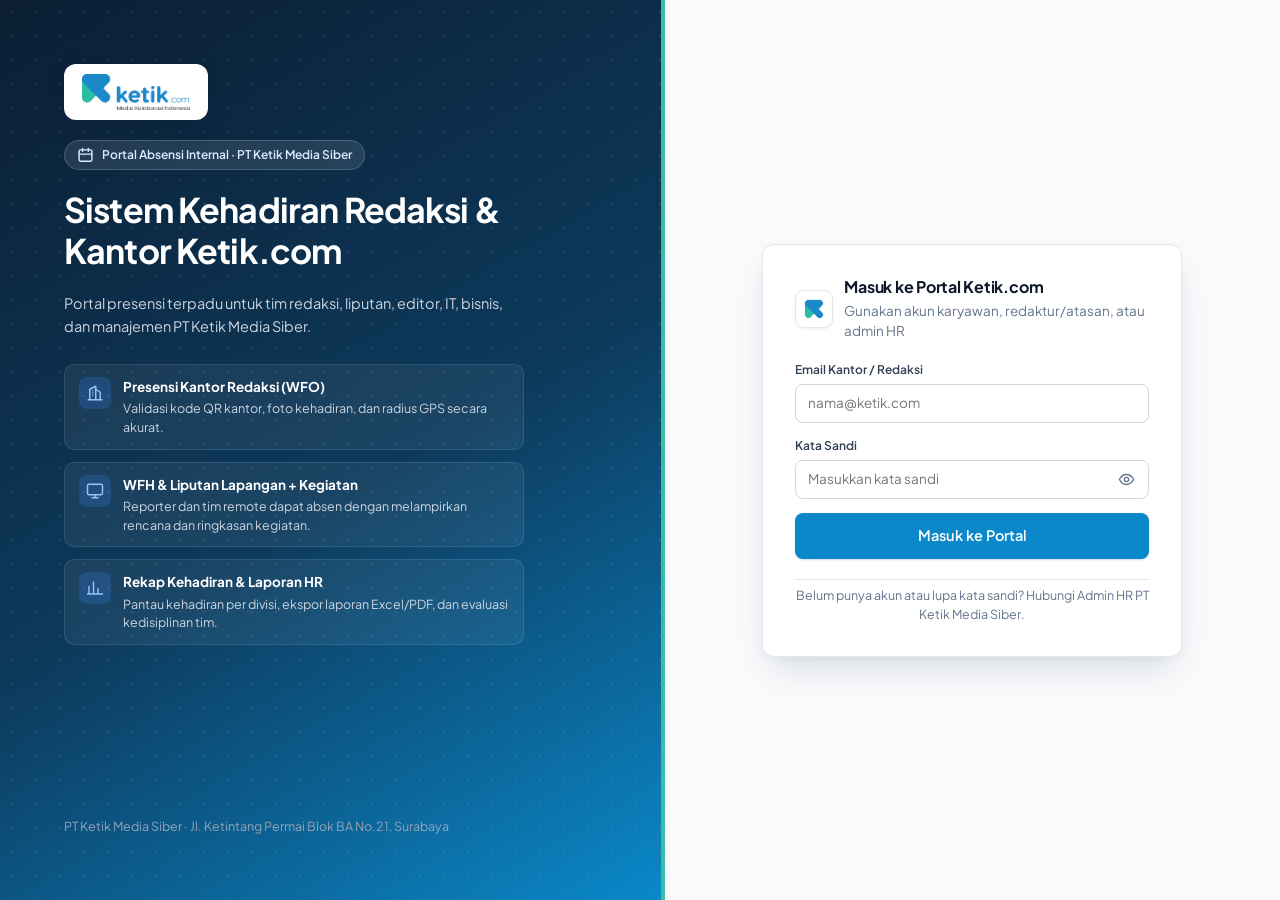
==== frontend/login.html @ 294bd7ed "feat(brand): customize Ketik.com logo, palette, and media office fields" ====
<!DOCTYPE html>
<html lang="id">
<head>
<meta charset="utf-8">
<meta name="viewport" content="width=device-width, initial-scale=1">
<title>Masuk · Absensi Ketik.com</title>
<link rel="icon" href="assets/img/ketik-icon.png" type="image/png">
<script>
  document.documentElement.dataset.theme =
    localStorage.getItem('absensi-theme') || 'light';
</script>
<link rel="preconnect" href="https://fonts.googleapis.com">
<link href="https://fonts.googleapis.com/css2?family=Plus+Jakarta+Sans:wght@400;500;600;700&display=swap" rel="stylesheet">
<link rel="stylesheet" href="assets/css/app.css">
</head>
<body class="auth-body">
<div class="auth-shell">
  <section class="auth-hero" aria-label="Informasi Portal Ketik.com">
    <div class="auth-hero-inner">
      <div class="brand-logo-pill">
        <img src="assets/img/ketik-logo.png" alt="Ketik.com — Media Kolaborasi Indonesia">
      </div>
      <div class="auth-hero-badge">
        <svg class="ico" viewBox="0 0 24 24" width="15" height="15" fill="none" stroke="currentColor" stroke-width="2" stroke-linecap="round" stroke-linejoin="round"><rect x="3" y="4" width="18" height="16" rx="2"/><path d="M8 2v4M16 2v4M3 10h18"/></svg>
        <span>Portal Absensi Internal · PT Ketik Media Siber</span>
      </div>
      <h2>Sistem Kehadiran Redaksi &amp; Kantor Ketik.com</h2>
      <p>Portal presensi terpadu untuk tim redaksi, liputan, editor, IT, bisnis, dan manajemen PT Ketik Media Siber.</p>
      <div class="auth-features">
        <div class="auth-feature">
          <div class="auth-feature-ico">
            <svg viewBox="0 0 24 24" width="18" height="18" fill="none" stroke="currentColor" stroke-width="1.9" stroke-linecap="round" stroke-linejoin="round"><path d="M3 21h18"/><path d="M5 21V7l8-4v18"/><path d="M19 21V11l-6-4"/><path d="M9 9v.01M9 12v.01M9 15v.01"/></svg>
          </div>
          <div>
            <strong>Presensi Kantor Redaksi (WFO)</strong>
            <span>Validasi kode QR kantor, foto kehadiran, dan radius GPS secara akurat.</span>
          </div>
        </div>
        <div class="auth-feature">
          <div class="auth-feature-ico">
            <svg viewBox="0 0 24 24" width="18" height="18" fill="none" stroke="currentColor" stroke-width="1.9" stroke-linecap="round" stroke-linejoin="round"><rect x="2" y="3" width="20" height="14" rx="2"/><path d="M8 21h8M12 17v4"/></svg>
          </div>
          <div>
            <strong>WFH &amp; Liputan Lapangan + Kegiatan</strong>
            <span>Reporter dan tim remote dapat absen dengan melampirkan rencana dan ringkasan kegiatan.</span>
          </div>
        </div>
        <div class="auth-feature">
          <div class="auth-feature-ico">
            <svg viewBox="0 0 24 24" width="18" height="18" fill="none" stroke="currentColor" stroke-width="1.9" stroke-linecap="round" stroke-linejoin="round"><path d="M4 20V10M10 20V4M16 20v-7M22 20H2"/></svg>
          </div>
          <div>
            <strong>Rekap Kehadiran &amp; Laporan HR</strong>
            <span>Pantau kehadiran per divisi, ekspor laporan Excel/PDF, dan evaluasi kedisiplinan tim.</span>
          </div>
        </div>
      </div>
    </div>
    <div class="auth-hero-foot">
      PT Ketik Media Siber · Jl. Ketintang Permai Blok BA No.21, Surabaya
    </div>
  </section>

  <main class="auth-panel">
    <div class="glass auth-card">
      <div class="brand">
        <span class="brand-icon-box" aria-hidden="true">
          <img src="assets/img/ketik-icon.png" alt="Ikon Ketik.com">
        </span>
        <div class="auth-card-head">
          <h1>Masuk ke Portal Ketik.com</h1>
          <p>Gunakan akun karyawan, redaktur/atasan, atau admin HR</p>
        </div>
      </div>

      <div id="alert" class="alert alert-error" role="alert" hidden></div>

      <form id="login-form" class="form">
        <label class="field">
          <span>Email Kantor / Redaksi</span>
          <input type="email" name="email" autocomplete="username" required placeholder="nama@ketik.com">
        </label>
        <label class="field">
          <span>Kata Sandi</span>
          <div class="pass-wrap">
            <input type="password" name="kata_sandi" id="login-pass" autocomplete="current-password" required placeholder="Masukkan kata sandi">
            <button type="button" class="pass-toggle" id="toggle-pass" aria-label="Tampilkan kata sandi" title="Tampilkan atau sembunyikan kata sandi">
              <svg viewBox="0 0 24 24" width="17" height="17" fill="none" stroke="currentColor" stroke-width="1.9" stroke-linecap="round" stroke-linejoin="round"><path d="M2 12s3.5-7 10-7 10 7 10 7-3.5 7-10 7-10-7-10-7z"/><circle cx="12" cy="12" r="3"/></svg>
            </button>
          </div>
        </label>
        <button type="submit" class="btn btn-primary btn-block btn-lg" id="login-btn">Masuk ke Portal</button>
      </form>

      <div class="auth-foot-note">
        Belum punya akun atau lupa kata sandi? Hubungi Admin HR PT Ketik Media Siber.
      </div>
    </div>
  </main>
</div>

<script src="assets/js/config.js"></script>
<script src="assets/js/api.js"></script>
<script>
  const form = document.getElementById('login-form');
  const alertBox = document.getElementById('alert');
  const btn = document.getElementById('login-btn');
  const passInput = document.getElementById('login-pass');
  const togglePass = document.getElementById('toggle-pass');

  togglePass.addEventListener('click', () => {
    const show = passInput.type === 'password';
    passInput.type = show ? 'text' : 'password';
    togglePass.setAttribute('aria-label', show ? 'Sembunyikan kata sandi' : 'Tampilkan kata sandi');
  });

  form.addEventListener('submit', async (e) => {
    e.preventDefault();
    alertBox.hidden = true;
    btn.disabled = true;
    btn.textContent = 'Memverifikasi…';
    try {
      await Api.post('auth.login', {
        email: form.email.value,
        kata_sandi: form.kata_sandi.value
      });
      location.href = 'index.html';
    } catch (err) {
      alertBox.textContent = err.message || 'Gagal masuk. Periksa kembali email dan kata sandi.';
      alertBox.hidden = false;
      btn.disabled = false;
      btn.textContent = 'Masuk ke Portal';
    }
  });
</script>
</body>
</html>
---- frontend/assets/css/app.css ----
/* ===========================================================
   Portal Absensi Perkantoran — Clean Corporate HRIS Design
   =========================================================== */

:root {
  --radius-panel: 12px;
  --radius-control: 8px;

  --accent: #0A88C9;
  --accent-hover: #0870A6;
  --accent-soft: #EEF8FD;
  --accent-border: #BAE3F7;
  --accent-contrast: #ffffff;
  --ketik-teal: #3ABCA5;

  --bg-page: #f8fafc;
  --panel-bg: #ffffff;
  --panel-border: #e2e8f0;
  --panel-shadow: 0 1px 2px rgba(15, 23, 42, 0.04);
  --panel-shadow-hover: 0 6px 18px -4px rgba(15, 23, 42, 0.08), 0 2px 6px -2px rgba(15, 23, 42, 0.04);
  --panel-shadow-lg: 0 18px 38px -10px rgba(15, 23, 42, 0.14), 0 4px 12px -4px rgba(15, 23, 42, 0.06);

  --sidebar-bg: #ffffff;
  --sidebar-border: #e2e8f0;
  --sidebar-text: #475569;
  --sidebar-muted: #94a3b8;
  --sidebar-hover: #f1f5f9;
  --sidebar-active-bg: #eff6ff;
  --sidebar-active-text: #1d4ed8;

  --text: #0f172a;
  --text-secondary: #334155;
  --text-muted: #64748b;
  --input-bg: #ffffff;
  --input-border: #cbd5e1;
  --surface-subtle: #f8fafc;
  --line: #e2e8f0;

  --status-hadir: #15803d;
  --status-hadir-bg: #f0fdf4;
  --status-hadir-border: #bbf7d0;

  --status-terlambat: #b45309;
  --status-terlambat-bg: #fffbeb;
  --status-terlambat-border: #fde68a;

  --status-izin: #0369a1;
  --status-izin-bg: #f0f9ff;
  --status-izin-border: #bae6fd;

  --status-sakit: #0369a1;
  --status-sakit-bg: #f0f9ff;
  --status-sakit-border: #bae6fd;

  --status-alpa: #b91c1c;
  --status-alpa-bg: #fef2f2;
  --status-alpa-border: #fecaca;

  --mode-wfo: #0A88C9;
  --mode-wfo-bg: #EEF8FD;
  --mode-wfo-border: #BAE3F7;

  --mode-wfh: #0F766E;
  --mode-wfh-bg: #ECFDF5;
  --mode-wfh-border: #A7F3D0;

  --danger: #dc2626;
  --ring: 0 0 0 3px rgba(10, 136, 201, 0.18);
  --ease-out: cubic-bezier(0.16, 1, 0.3, 1);
}

html[data-theme="dark"] {
  --accent: #38BDF8;
  --accent-hover: #0A88C9;
  --accent-soft: rgba(10, 136, 201, 0.18);
  --accent-border: rgba(56, 189, 248, 0.34);
  --accent-contrast: #ffffff;

  --bg-page: #0b1120;
  --panel-bg: #111827;
  --panel-border: #1e293b;
  --panel-shadow: 0 1px 3px rgba(0, 0, 0, 0.35);
  --panel-shadow-hover: 0 10px 24px rgba(0, 0, 0, 0.45);
  --panel-shadow-lg: 0 20px 40px rgba(0, 0, 0, 0.58);

  --sidebar-bg: #0f172a;
  --sidebar-border: #1e293b;
  --sidebar-text: #cbd5e1;
  --sidebar-muted: #64748b;
  --sidebar-hover: rgba(255, 255, 255, 0.05);
  --sidebar-active-bg: rgba(59, 130, 246, 0.16);
  --sidebar-active-text: #93c5fd;

  --text: #f8fafc;
  --text-secondary: #cbd5e1;
  --text-muted: #94a3b8;
  --input-bg: #0f172a;
  --input-border: #334155;
  --surface-subtle: #1e293b;
  --line: #1e293b;

  --status-hadir: #4ade80;
  --status-hadir-bg: rgba(22, 163, 74, 0.16);
  --status-hadir-border: rgba(74, 222, 128, 0.3);

  --status-terlambat: #fbbf24;
  --status-terlambat-bg: rgba(217, 119, 6, 0.16);
  --status-terlambat-border: rgba(251, 191, 36, 0.3);

  --status-izin: #38bdf8;
  --status-izin-bg: rgba(2, 132, 199, 0.16);
  --status-izin-border: rgba(56, 189, 248, 0.3);

  --status-sakit: #38bdf8;
  --status-sakit-bg: rgba(2, 132, 199, 0.16);
  --status-sakit-border: rgba(56, 189, 248, 0.3);

  --status-alpa: #f87171;
  --status-alpa-bg: rgba(220, 38, 38, 0.16);
  --status-alpa-border: rgba(248, 113, 113, 0.3);

  --mode-wfo: #60a5fa;
  --mode-wfo-bg: rgba(37, 99, 235, 0.18);
  --mode-wfo-border: rgba(96, 165, 250, 0.32);

  --mode-wfh: #a5b4fc;
  --mode-wfh-bg: rgba(79, 70, 229, 0.22);
  --mode-wfh-border: rgba(165, 180, 252, 0.32);

  --danger: #ef4444;
  --ring: 0 0 0 3px rgba(59, 130, 246, 0.28);
}

/* ---------- Animasi Halus ---------- */
@keyframes fadeSlideUp {
  from { opacity: 0; transform: translateY(6px); }
  to { opacity: 1; transform: translateY(0); }
}

@keyframes fadeIn {
  from { opacity: 0; }
  to { opacity: 1; }
}

@keyframes modalPop {
  from { opacity: 0; transform: translateY(8px) scale(0.98); }
  to { opacity: 1; transform: translateY(0) scale(1); }
}

@keyframes growBarUp {
  from { transform: scaleY(0); }
  to { transform: scaleY(1); }
}

@keyframes growWidth {
  from { width: 0%; }
}

@keyframes toastSlideIn {
  from { opacity: 0; transform: translateY(10px) scale(0.98); }
  to { opacity: 1; transform: translateY(0) scale(1); }
}

* { box-sizing: border-box; }

html, body {
  margin: 0;
  padding: 0;
  min-height: 100%;
}

body {
  font-family: "Plus Jakarta Sans", -apple-system, BlinkMacSystemFont, "Segoe UI", Roboto, sans-serif;
  font-size: 14px;
  line-height: 1.5;
  color: var(--text);
  background-color: var(--bg-page);
  -webkit-font-smoothing: antialiased;
  transition: background-color .18s ease, color .18s ease;
}

h1, h2, h3, h4 {
  margin: 0;
  font-weight: 700;
  letter-spacing: -0.015em;
  color: var(--text);
}
h1 { font-size: 20px; line-height: 1.25; }
h2 { font-size: 15px; line-height: 1.35; }
h3 { font-size: 14px; }
p { margin: 0; }
ul { margin: 0; padding: 0; list-style: none; }
a { color: var(--accent); text-decoration: none; }
a:hover { text-decoration: underline; }

.muted { color: var(--text-muted); }
.small { font-size: 12.5px; }
.tabular { font-variant-numeric: tabular-nums; }

/* ---------- Panel & Kartu ---------- */
.glass, .surface-card {
  background: var(--panel-bg);
  border: 1px solid var(--panel-border);
  border-radius: var(--radius-panel);
  box-shadow: var(--panel-shadow);
  transition: box-shadow .18s var(--ease-out), border-color .18s var(--ease-out), transform .18s var(--ease-out);
}

.page-head { animation: fadeSlideUp .22s var(--ease-out) both; }
.stack > *, .grid > * { animation: fadeSlideUp .24s var(--ease-out) both; }
.grid > *:nth-child(1), .stack > *:nth-child(1) { animation-delay: 0.02s; }
.grid > *:nth-child(2), .stack > *:nth-child(2) { animation-delay: 0.05s; }
.grid > *:nth-child(3), .stack > *:nth-child(3) { animation-delay: 0.08s; }
.grid > *:nth-child(4), .stack > *:nth-child(4) { animation-delay: 0.11s; }

/* ---------- Tombol ---------- */
.btn {
  display: inline-flex;
  align-items: center;
  justify-content: center;
  gap: 7px;
  min-height: 38px;
  padding: 0 15px;
  border-radius: var(--radius-control);
  border: 1px solid transparent;
  font: inherit;
  font-size: 13.5px;
  font-weight: 600;
  cursor: pointer;
  transition: background .15s ease, border-color .15s ease, color .15s ease, box-shadow .15s ease, transform .12s ease;
  white-space: nowrap;
}
.btn:hover:not([disabled]) { transform: translateY(-1px); }
.btn:active:not([disabled]) { transform: translateY(0) scale(0.985); }
.btn:focus-visible { outline: none; box-shadow: var(--ring); }

.btn-primary {
  background: var(--accent);
  color: var(--accent-contrast);
  box-shadow: 0 1px 2px rgba(29, 78, 216, 0.22);
}
.btn-primary:hover:not([disabled]) {
  background: var(--accent-hover);
  box-shadow: 0 4px 12px rgba(29, 78, 216, 0.22);
}
.btn-secondary {
  background: var(--panel-bg);
  border-color: var(--input-border);
  color: var(--text-secondary);
}
.btn-secondary:hover:not([disabled]) {
  background: var(--surface-subtle);
  border-color: var(--text-muted);
}
.btn-ghost {
  background: transparent;
  color: var(--text-secondary);
  border-color: var(--panel-border);
}
.btn-ghost:hover:not([disabled]) { background: var(--surface-subtle); }
.btn-danger { background: var(--danger); color: #ffffff; }
.btn-block { width: 100%; }
.btn-sm { min-height: 32px; padding: 0 12px; font-size: 12.5px; border-radius: 7px; }
.btn-lg { min-height: 46px; padding: 0 22px; font-size: 14.5px; }
.btn[disabled] { opacity: .55; cursor: not-allowed; }

/* ---------- Form & Input ---------- */
.form { display: grid; gap: 14px; }
.field { display: grid; gap: 5px; }
.field > span {
  font-size: 12px;
  color: var(--text-secondary);
  font-weight: 600;
}
input, select, textarea {
  width: 100%;
  min-height: 39px;
  padding: 8px 12px;
  color: var(--text);
  background: var(--input-bg);
  border: 1px solid var(--input-border);
  border-radius: var(--radius-control);
  font: inherit;
  font-size: 13.5px;
  transition: border-color .15s ease, box-shadow .15s ease, background-color .15s ease;
}
textarea { min-height: 86px; resize: vertical; }
input:focus, select:focus, textarea:focus {
  outline: none;
  border-color: var(--accent);
  box-shadow: var(--ring);
}
input[type="checkbox"], input[type="radio"] {
  width: 16px;
  height: 16px;
  min-height: auto;
  accent-color: var(--accent);
  cursor: pointer;
}
.field-row {
  display: grid;
  gap: 12px;
  grid-template-columns: repeat(auto-fit, minmax(160px, 1fr));
}

.pass-wrap {
  position: relative;
  display: flex;
  align-items: center;
}
.pass-wrap input { padding-right: 42px; }
.pass-toggle {
  position: absolute;
  right: 8px;
  width: 30px;
  height: 30px;
  border: none;
  border-radius: 6px;
  background: transparent;
  color: var(--text-muted);
  display: grid;
  place-items: center;
  cursor: pointer;
  transition: background .15s ease, color .15s ease;
}
.pass-toggle:hover {
  background: var(--surface-subtle);
  color: var(--text);
}

/* ---------- Lencana Status & Mode Kerja ---------- */
.badge {
  display: inline-flex;
  align-items: center;
  gap: 6px;
  padding: 3px 10px;
  border-radius: 999px;
  font-size: 12px;
  font-weight: 600;
  white-space: nowrap;
  border: 1px solid transparent;
}
.badge::before {
  content: "";
  width: 6px;
  height: 6px;
  border-radius: 50%;
  background: currentColor;
}
.badge-hadir { background: var(--status-hadir-bg); color: var(--status-hadir); border-color: var(--status-hadir-border); }
.badge-terlambat { background: var(--status-terlambat-bg); color: var(--status-terlambat); border-color: var(--status-terlambat-border); }
.badge-izin { background: var(--status-izin-bg); color: var(--status-izin); border-color: var(--status-izin-border); }
.badge-sakit { background: var(--status-sakit-bg); color: var(--status-sakit); border-color: var(--status-sakit-border); }
.badge-alpa { background: var(--status-alpa-bg); color: var(--status-alpa); border-color: var(--status-alpa-border); }
.badge-netral { background: var(--surface-subtle); color: var(--text-muted); border-color: var(--panel-border); }

.badge-wfo, .badge-wfh {
  display: inline-flex;
  align-items: center;
  gap: 5px;
  padding: 2px 8px;
  border-radius: 6px;
  font-size: 11.5px;
  font-weight: 700;
  letter-spacing: 0.02em;
  white-space: nowrap;
  border: 1px solid transparent;
}
.badge-wfo {
  background: var(--mode-wfo-bg);
  color: var(--mode-wfo);
  border-color: var(--mode-wfo-border);
}
.badge-wfh {
  background: var(--mode-wfh-bg);
  color: var(--mode-wfh);
  border-color: var(--mode-wfh-border);
}

.shift-tag {
  display: inline-flex;
  align-items: center;
  padding: 2px 8px;
  border-radius: 6px;
  font-size: 12px;
  font-weight: 600;
  background: var(--accent-soft);
  color: var(--accent);
  border: 1px solid var(--accent-border);
  white-space: nowrap;
}

.proof-link {
  display: inline-flex;
  align-items: center;
  gap: 5px;
  padding: 3px 9px;
  border-radius: 6px;
  font-size: 12px;
  font-weight: 600;
  background: var(--surface-subtle);
  color: var(--accent);
  border: 1px solid var(--panel-border);
  text-decoration: none;
  transition: background .15s ease, border-color .15s ease, transform .15s ease;
}
.proof-link:hover {
  background: var(--accent-soft);
  border-color: var(--accent-border);
  text-decoration: none;
  transform: translateY(-1px);
}

/* Avatar Inisial Nama di Tabel */
.emp-cell {
  display: inline-flex;
  align-items: center;
  gap: 9px;
}
.emp-initial {
  width: 28px;
  height: 28px;
  border-radius: 7px;
  background: var(--accent-soft);
  color: var(--accent);
  border: 1px solid var(--accent-border);
  display: inline-grid;
  place-items: center;
  font-size: 11px;
  font-weight: 700;
  flex: none;
}

/* Progress Bar Nilai Disiplin */
.score-wrap {
  display: flex;
  align-items: center;
  gap: 8px;
  min-width: 110px;
}
.score-bar {
  flex: 1;
  height: 6px;
  background: var(--line);
  border-radius: 999px;
  overflow: hidden;
}
.score-fill {
  height: 100%;
  border-radius: 999px;
  animation: growWidth .6s var(--ease-out) both;
}

/* ---------- Tabel Data Korporat ---------- */
.table-wrap {
  overflow-x: auto;
  border-radius: var(--radius-control);
  border: 1px solid var(--line);
}
table {
  width: 100%;
  border-collapse: collapse;
  font-size: 13.5px;
}
th, td {
  padding: 10px 14px;
  text-align: left;
  border-bottom: 1px solid var(--line);
  white-space: nowrap;
  vertical-align: middle;
}
th {
  font-size: 11.5px;
  text-transform: uppercase;
  letter-spacing: 0.04em;
  color: var(--text-muted);
  background: var(--surface-subtle);
  font-weight: 700;
}
tbody tr { transition: background-color .12s ease; }
tbody tr:hover { background-color: var(--surface-subtle); }
tbody tr:last-child td { border-bottom: none; }
td.wrap { white-space: normal; min-width: 190px; max-width: 340px; }

.pagination {
  display: flex;
  flex-wrap: wrap;
  justify-content: space-between;
  align-items: center;
  gap: 12px;
  padding-top: 14px;
  margin-top: 4px;
  font-size: 13px;
  color: var(--text-muted);
}
.pagination-btns {
  display: flex;
  align-items: center;
  gap: 6px;
}

/* ---------- Halaman Login Split-Screen Korporat ---------- */
.auth-body {
  min-height: 100vh;
  margin: 0;
  background: var(--bg-page);
}
.auth-shell {
  min-height: 100vh;
  display: grid;
  grid-template-columns: 1.08fr 1fr;
}
.auth-hero {
  position: relative;
  padding: clamp(32px, 5vw, 64px);
  background: linear-gradient(150deg, #0b1e33 0%, #0d3a5c 54%, #0A88C9 100%);
  border-right: 4px solid var(--ketik-teal);
  color: #f8fafc;
  display: flex;
  flex-direction: column;
  justify-content: space-between;
  gap: 32px;
  overflow: hidden;
}
.brand-logo-pill {
  display: inline-flex;
  align-items: center;
  width: fit-content;
  padding: 10px 18px;
  border-radius: 12px;
  background: #ffffff;
  box-shadow: 0 8px 20px rgba(11, 30, 51, 0.28);
}
.brand-logo-pill img {
  display: block;
  height: 36px;
  width: auto;
}
.brand-icon-box {
  width: 38px;
  height: 38px;
  border-radius: 9px;
  background: #ffffff;
  border: 1px solid var(--panel-border);
  display: grid;
  place-items: center;
  padding: 5px;
  flex: none;
  box-shadow: 0 1px 3px rgba(15, 23, 42, 0.08);
}
.brand-icon-box img {
  width: 100%;
  height: 100%;
  object-fit: contain;
  display: block;
}
.auth-hero::after {
  content: "";
  position: absolute;
  inset: 0;
  background-image: radial-gradient(rgba(148, 163, 184, 0.16) 1px, transparent 1px);
  background-size: 24px 24px;
  pointer-events: none;
}
.auth-hero-inner {
  position: relative;
  z-index: 1;
  max-width: 460px;
  display: grid;
  gap: 20px;
}
.auth-hero-badge {
  display: inline-flex;
  align-items: center;
  gap: 8px;
  width: fit-content;
  padding: 5px 12px;
  border-radius: 999px;
  background: rgba(255, 255, 255, 0.1);
  border: 1px solid rgba(255, 255, 255, 0.18);
  font-size: 12px;
  font-weight: 600;
  color: #dbeafe;
}
.auth-hero h2 {
  font-size: clamp(26px, 3vw, 34px);
  line-height: 1.2;
  letter-spacing: -0.025em;
  color: #ffffff;
}
.auth-hero p {
  color: #cbd5e1;
  font-size: 14.5px;
  line-height: 1.6;
}
.auth-features {
  display: grid;
  gap: 12px;
  margin-top: 6px;
}
.auth-feature {
  display: flex;
  align-items: flex-start;
  gap: 12px;
  padding: 12px 14px;
  border-radius: 10px;
  background: rgba(255, 255, 255, 0.06);
  border: 1px solid rgba(255, 255, 255, 0.1);
}
.auth-feature-ico {
  width: 32px;
  height: 32px;
  border-radius: 8px;
  background: rgba(59, 130, 246, 0.22);
  color: #93c5fd;
  display: grid;
  place-items: center;
  flex: none;
}
.auth-feature strong {
  display: block;
  font-size: 13.5px;
  color: #ffffff;
}
.auth-feature span {
  display: block;
  font-size: 12.5px;
  color: #cbd5e1;
  margin-top: 2px;
}
.auth-hero-foot {
  position: relative;
  z-index: 1;
  font-size: 12.5px;
  color: #94a3b8;
}

.auth-panel {
  display: grid;
  place-items: center;
  padding: clamp(24px, 4vw, 48px);
  background: var(--bg-page);
}
.auth-card {
  width: min(420px, 100%);
  padding: 32px;
  display: grid;
  gap: 20px;
  box-shadow: var(--panel-shadow-lg);
  animation: fadeSlideUp .28s var(--ease-out) both;
}
.auth-card-head h1 { font-size: 20px; }
.auth-card-head p { margin-top: 4px; color: var(--text-muted); font-size: 13.5px; }
.auth-foot-note {
  text-align: center;
  color: var(--text-muted);
  font-size: 12.5px;
  padding-top: 6px;
  border-top: 1px solid var(--line);
}

.brand {
  display: flex;
  align-items: center;
  gap: 11px;
}
.brand h1 { font-size: 16px; }
.brand-dot {
  width: 38px;
  height: 38px;
  border-radius: 9px;
  background: var(--accent);
  color: #ffffff;
  display: grid;
  place-items: center;
  font-weight: 700;
  font-size: 14px;
  flex: none;
  box-shadow: 0 2px 6px rgba(29, 78, 216, 0.24);
}
.alert {
  padding: 10px 14px;
  border-radius: var(--radius-control);
  font-size: 13px;
  font-weight: 500;
  animation: fadeSlideUp .18s var(--ease-out) both;
}
.alert-error {
  background: var(--status-alpa-bg);
  color: var(--status-alpa);
  border: 1px solid var(--status-alpa-border);
}
.alert-ok {
  background: var(--status-hadir-bg);
  color: var(--status-hadir);
  border: 1px solid var(--status-hadir-border);
}

/* ---------- Shell Aplikasi (Clean Corporate Sidebar) ---------- */
.app {
  display: grid;
  grid-template-columns: 252px 1fr;
  min-height: 100vh;
}
.sidebar {
  position: sticky;
  top: 0;
  align-self: start;
  height: 100vh;
  padding: 18px 14px;
  display: flex;
  flex-direction: column;
  gap: 14px;
  background: var(--sidebar-bg);
  border-right: 1px solid var(--sidebar-border);
  color: var(--sidebar-text);
}
.sidebar .brand {
  padding: 4px 6px 14px;
  border-bottom: 1px solid var(--line);
}
.sidebar .brand h1 { font-size: 15px; color: var(--text); }
.sidebar .brand .muted { color: var(--text-muted); font-size: 12px; }

.nav {
  display: grid;
  gap: 3px;
  overflow-y: auto;
}
.nav-group-label {
  font-size: 10.5px;
  font-weight: 700;
  text-transform: uppercase;
  letter-spacing: 0.06em;
  color: var(--sidebar-muted);
  padding: 10px 10px 4px;
}
.nav-group-label:first-child { padding-top: 2px; }

.nav button {
  position: relative;
  display: flex;
  align-items: center;
  gap: 10px;
  padding: 9px 12px;
  border-radius: var(--radius-control);
  background: transparent;
  border: 1px solid transparent;
  color: var(--sidebar-text);
  font: inherit;
  font-size: 13.5px;
  font-weight: 500;
  text-align: left;
  cursor: pointer;
  transition: background .14s ease, color .14s ease, transform .14s ease;
}
.nav button:hover {
  background: var(--sidebar-hover);
  color: var(--text);
  transform: translateX(2px);
}
.nav button.active {
  background: var(--sidebar-active-bg);
  color: var(--sidebar-active-text);
  font-weight: 600;
}
.nav button.active::before {
  content: "";
  position: absolute;
  left: 0;
  top: 7px;
  bottom: 7px;
  width: 3px;
  border-radius: 0 3px 3px 0;
  background: var(--accent);
}
.nav .ico, .ico {
  width: 17px;
  height: 17px;
  flex: none;
}
.sidebar-foot {
  margin-top: auto;
  display: grid;
  gap: 10px;
  padding-top: 14px;
  border-top: 1px solid var(--line);
}
.sidebar-foot .user-chip {
  display: flex;
  align-items: center;
  gap: 10px;
  padding: 9px 11px;
  border-radius: var(--radius-control);
  background: var(--surface-subtle);
  border: 1px solid var(--line);
}
.sidebar-foot #user-name { color: var(--text); font-size: 13px; }
.sidebar-foot #user-role { color: var(--text-muted); font-size: 11.5px; }

.avatar {
  width: 34px;
  height: 34px;
  border-radius: 8px;
  flex: none;
  display: grid;
  place-items: center;
  font-weight: 700;
  font-size: 13.5px;
  color: #ffffff;
  background: var(--accent);
}

/* ---------- Topbar & Konten Utama ---------- */
.main-wrap {
  display: flex;
  flex-direction: column;
  min-width: 0;
}
.topbar {
  position: sticky;
  top: 0;
  z-index: 20;
  display: flex;
  justify-content: space-between;
  align-items: center;
  gap: 16px;
  padding: 11px clamp(16px, 3vw, 32px);
  background: var(--panel-bg);
  border-bottom: 1px solid var(--panel-border);
}
.topbar-left {
  display: flex;
  align-items: center;
  gap: 12px;
  min-width: 0;
}
.topbar-org {
  font-weight: 700;
  font-size: 13.5px;
  color: var(--text);
  white-space: nowrap;
  overflow: hidden;
  text-overflow: ellipsis;
}
.topbar-divider {
  width: 1px;
  height: 15px;
  background: var(--line);
  flex: none;
}
.topbar-date {
  font-size: 12.5px;
  color: var(--text-muted);
  white-space: nowrap;
}
.topbar-right {
  display: flex;
  align-items: center;
  gap: 10px;
}
.schedule-pill {
  display: inline-flex;
  align-items: center;
  gap: 6px;
  padding: 4px 10px;
  border-radius: 999px;
  background: var(--surface-subtle);
  border: 1px solid var(--panel-border);
  color: var(--text-secondary);
  font-size: 12px;
  font-weight: 600;
  white-space: nowrap;
}

.main {
  padding: 24px clamp(16px, 3vw, 32px) 72px;
  max-width: 1360px;
  width: 100%;
  margin: 0 auto;
}
.page-head {
  display: flex;
  flex-wrap: wrap;
  justify-content: space-between;
  align-items: flex-end;
  gap: 14px;
  margin-bottom: 18px;
}
.page-head p {
  color: var(--text-muted);
  font-size: 13px;
  margin-top: 2px;
}
.stack { display: grid; gap: 16px; }
.grid { display: grid; gap: 16px; }
.grid-2 { grid-template-columns: repeat(auto-fit, minmax(320px, 1fr)); }
.grid-3 { grid-template-columns: repeat(auto-fit, minmax(220px, 1fr)); }
.grid-4 { grid-template-columns: repeat(auto-fit, minmax(200px, 1fr)); }
.card { padding: 18px 20px; }
.card-head {
  display: flex;
  justify-content: space-between;
  align-items: center;
  gap: 12px;
  margin-bottom: 14px;
}

/* ---------- Kartu Metrik KPI ---------- */
.metric {
  display: grid;
  gap: 5px;
  border-left: 3px solid var(--accent);
}
.metric:hover {
  transform: translateY(-2px);
  box-shadow: var(--panel-shadow-hover);
}
.metric .value {
  font-size: 26px;
  font-weight: 700;
  font-variant-numeric: tabular-nums;
  line-height: 1.15;
  color: var(--text);
}
.metric .label {
  font-size: 12px;
  font-weight: 600;
  color: var(--text-muted);
}
.metric .sublabel {
  font-size: 11.5px;
  color: var(--text-muted);
}
.metric.accent-hadir { border-left-color: var(--status-hadir); }
.metric.accent-hadir .value { color: var(--status-hadir); }
.metric.accent-terlambat { border-left-color: var(--status-terlambat); }
.metric.accent-terlambat .value { color: var(--status-terlambat); }
.metric.accent-izin { border-left-color: var(--status-izin); }
.metric.accent-izin .value { color: var(--status-izin); }
.metric.accent-alpa { border-left-color: var(--status-alpa); }
.metric.accent-alpa .value { color: var(--status-alpa); }

/* ---------- Workspace Karyawan (WFO / WFH) ---------- */
.beranda-grid {
  display: grid;
  grid-template-columns: minmax(320px, 1.35fr) minmax(280px, 1fr);
  gap: 16px;
  align-items: start;
}
.clock-card {
  padding: 24px;
  display: grid;
  gap: 16px;
}
.clock-header {
  display: flex;
  flex-wrap: wrap;
  justify-content: space-between;
  align-items: center;
  gap: 12px;
  padding-bottom: 14px;
  border-bottom: 1px solid var(--line);
}
.clock-time {
  font-size: clamp(32px, 5vw, 44px);
  font-weight: 700;
  font-variant-numeric: tabular-nums;
  letter-spacing: -0.025em;
  line-height: 1.05;
  color: var(--text);
}
.clock-date { color: var(--text-muted); font-size: 13px; }

.mode-switch {
  display: grid;
  grid-template-columns: 1fr 1fr;
  gap: 10px;
}
.mode-opt {
  display: flex;
  align-items: flex-start;
  gap: 10px;
  padding: 12px 14px;
  border-radius: var(--radius-control);
  border: 1.5px solid var(--panel-border);
  background: var(--surface-subtle);
  color: var(--text-secondary);
  text-align: left;
  cursor: pointer;
  font: inherit;
  transition: border-color .15s ease, background .15s ease, color .15s ease;
}
.mode-opt:hover { border-color: var(--input-border); background: var(--panel-bg); }
.mode-opt.active {
  border-color: var(--accent);
  background: var(--accent-soft);
  color: var(--text);
}
.mode-opt-title {
  display: block;
  font-size: 13.5px;
  font-weight: 700;
  color: var(--text);
}
.mode-opt.active .mode-opt-title { color: var(--accent); }
.mode-opt-desc {
  display: block;
  font-size: 11.5px;
  color: var(--text-muted);
  margin-top: 2px;
}

.today-summary-list {
  display: grid;
  gap: 10px;
}
.today-summary-item {
  display: flex;
  justify-content: space-between;
  align-items: center;
  gap: 10px;
  padding: 9px 12px;
  border-radius: var(--radius-control);
  background: var(--surface-subtle);
  border: 1px solid var(--line);
  font-size: 13px;
}
.activity-box {
  padding: 11px 13px;
  border-radius: var(--radius-control);
  background: var(--surface-subtle);
  border: 1px solid var(--line);
  font-size: 13px;
  color: var(--text-secondary);
}
.absen-actions { display: grid; gap: 10px; }
.big-cta { width: 100%; }
.mini-stats {
  display: grid;
  grid-template-columns: repeat(3, 1fr);
  gap: 12px;
}
.mini-stat { padding: 14px; text-align: center; }
.mini-stat .value {
  font-size: 22px;
  font-weight: 700;
  font-variant-numeric: tabular-nums;
}
.mini-stat .label { font-size: 12px; color: var(--text-muted); }

/* ---------- Daftar Riwayat ---------- */
.riwayat { display: grid; }
.riwayat-row {
  display: flex;
  align-items: center;
  justify-content: space-between;
  gap: 12px;
  padding: 10px 6px;
  border-bottom: 1px solid var(--line);
  transition: background-color .14s ease;
}
.riwayat-row:hover { background-color: var(--surface-subtle); }
.riwayat-row:last-child { border-bottom: none; }
.riwayat-row .t { font-weight: 600; font-size: 13.5px; }
.riwayat-row .s { color: var(--text-muted); font-size: 12px; margin-top: 2px; }

/* ---------- Grafik Dasbor ---------- */
.dash-charts-grid {
  display: grid;
  grid-template-columns: minmax(290px, 0.95fr) minmax(360px, 1.45fr);
  gap: 16px;
}
.donut-layout {
  display: flex;
  flex-wrap: wrap;
  align-items: center;
  justify-content: center;
  gap: 20px;
  padding: 6px 0;
}
.donut-box { position: relative; width: 176px; height: 176px; flex: none; }
.donut-svg { width: 100%; height: 100%; transform: rotate(-90deg); }
.donut-center {
  position: absolute;
  inset: 0;
  display: grid;
  place-items: center;
  align-content: center;
  text-align: center;
  pointer-events: none;
}
.donut-pct {
  font-size: 28px;
  font-weight: 700;
  line-height: 1.1;
  color: var(--text);
  font-variant-numeric: tabular-nums;
}
.donut-sub { font-size: 11.5px; font-weight: 600; color: var(--text-muted); margin-top: 2px; }
.donut-legend { flex: 1; min-width: 185px; display: grid; gap: 8px; }
.donut-row {
  display: flex;
  align-items: center;
  justify-content: space-between;
  gap: 10px;
  padding: 8px 11px;
  border-radius: var(--radius-control);
  background: var(--surface-subtle);
  border: 1px solid var(--line);
}
.donut-row-l { display: flex; align-items: center; gap: 8px; font-size: 13px; font-weight: 600; color: var(--text-secondary); }
.donut-dot { width: 10px; height: 10px; border-radius: 50%; flex: none; }
.donut-row-r { font-size: 13px; font-weight: 700; color: var(--text); font-variant-numeric: tabular-nums; white-space: nowrap; }
.donut-row-r span { font-weight: 500; font-size: 11.5px; color: var(--text-muted); margin-left: 3px; }

.trend-summary-strip {
  display: grid;
  grid-template-columns: repeat(auto-fit, minmax(170px, 1fr));
  gap: 10px;
  margin-bottom: 14px;
}
.trend-summary-pills { display: flex; flex-wrap: wrap; gap: 8px; margin-bottom: 12px; }
.trend-pill {
  display: inline-flex;
  align-items: center;
  gap: 6px;
  padding: 5px 12px;
  border-radius: 999px;
  background: var(--surface-subtle);
  border: 1px solid var(--line);
  font-size: 12.5px;
  color: var(--text-secondary);
}
.trend-pill b { color: var(--text); font-variant-numeric: tabular-nums; }
.trend-stat-box {
  padding: 10px 14px;
  border-radius: var(--radius-control);
  background: var(--surface-subtle);
  border: 1px solid var(--line);
}
.trend-stat-box .ts-label { font-size: 11.5px; color: var(--text-muted); font-weight: 600; }
.trend-stat-box .ts-val { font-size: 15.5px; font-weight: 700; color: var(--text); margin-top: 2px; font-variant-numeric: tabular-nums; }

.trend-chart-wrap {
  position: relative;
  background: var(--surface-subtle);
  border-radius: var(--radius-control);
  border: 1px solid var(--line);
  padding: 16px 14px 12px 44px;
  overflow-x: auto;
}
.trend-yaxis {
  position: absolute;
  left: 8px;
  top: 16px;
  bottom: 34px;
  width: 30px;
  display: flex;
  flex-direction: column;
  justify-content: space-between;
  align-items: flex-end;
  font-size: 10.5px;
  color: var(--text-muted);
  font-variant-numeric: tabular-nums;
  pointer-events: none;
}
.bars {
  position: relative;
  display: flex;
  align-items: flex-end;
  gap: 8px;
  height: 185px;
  padding-top: 20px;
  border-bottom: 1px solid var(--input-border);
  background-image: linear-gradient(to bottom, var(--line) 1px, transparent 1px);
  background-size: 100% 50%;
}
.bars.bars-dense { min-width: 580px; gap: 5px; }
.bars .bar-col {
  flex: 1;
  height: 100%;
  display: flex;
  flex-direction: column;
  justify-content: flex-end;
  align-items: center;
  gap: 5px;
  min-width: 16px;
  cursor: pointer;
  padding: 2px 2px 0;
  border-radius: 7px;
  transition: background .14s ease, transform .14s ease;
}
.bars .bar-col:hover { background: var(--accent-soft); transform: translateY(-2px); }
.bars .bar-col.active { background: var(--accent-soft); }
.bars .bar-num { font-size: 11px; font-weight: 700; color: var(--text-secondary); font-variant-numeric: tabular-nums; line-height: 1; }
.bars .bar-col.is-holiday .bar-num { font-size: 10px; font-weight: 600; color: var(--text-muted); }
.bars .bar-col.active .bar-num { color: var(--accent); }
.bars .bar-track { width: 100%; max-width: 34px; flex: 1; display: flex; flex-direction: column; justify-content: flex-end; }
.bars.bars-dense .bar-track { max-width: 22px; }
.bars .bar-stack {
  width: 100%;
  border-radius: 6px 6px 0 0;
  overflow: hidden;
  display: flex;
  flex-direction: column;
  justify-content: flex-end;
  min-height: 4px;
  transform-origin: bottom;
  animation: growBarUp .45s var(--ease-out) both;
}
.bars .bar-col.is-holiday .bar-stack { background: var(--line); opacity: 0.65; }
.bars .bar-seg-late { width: 100%; background: #f59e0b; }
.bars .bar-seg-ontime { width: 100%; background: #16a34a; }
.bars .bar-col.active .bar-stack { outline: 2px solid var(--accent); outline-offset: 1px; }
.bars .bar-lbl { font-size: 10.5px; font-weight: 600; color: var(--text-muted); font-variant-numeric: tabular-nums; white-space: nowrap; padding-top: 3px; }
.bars .bar-col.active .bar-lbl { color: var(--accent); font-weight: 700; }

/* ---------- Pengaturan Kantor ---------- */
.config-summary {
  display: flex;
  flex-wrap: wrap;
  align-items: center;
  gap: 8px;
  padding: 11px 14px;
  border-radius: var(--radius-control);
  background: var(--accent-soft);
  border: 1px solid var(--accent-border);
  color: var(--text-secondary);
  font-size: 13px;
}
.config-section {
  padding: 14px 16px;
  border-radius: var(--radius-control);
  background: var(--surface-subtle);
  border: 1px solid var(--line);
  display: grid;
  gap: 12px;
}
.config-section-title {
  display: flex;
  align-items: center;
  gap: 8px;
  font-weight: 700;
  font-size: 13.5px;
  color: var(--text);
}
.step-num {
  width: 22px;
  height: 22px;
  border-radius: 50%;
  background: var(--accent);
  color: #ffffff;
  font-size: 11.5px;
  font-weight: 700;
  display: inline-grid;
  place-items: center;
  flex: none;
}
.day-pills { display: flex; flex-wrap: wrap; gap: 8px; margin-top: 4px; }
.day-pill {
  display: inline-flex;
  align-items: center;
  gap: 6px;
  padding: 6px 12px;
  border-radius: 999px;
  background: var(--panel-bg);
  border: 1px solid var(--input-border);
  font-size: 12.5px;
  font-weight: 600;
  cursor: pointer;
  transition: background .15s ease, border-color .15s ease;
}
.day-pill:has(input:checked) { background: var(--accent-soft); border-color: var(--accent); color: var(--accent); }
.rule-cards { display: grid; gap: 8px; }
.rule-card {
  display: flex;
  align-items: flex-start;
  gap: 10px;
  padding: 10px 12px;
  border-radius: var(--radius-control);
  background: var(--panel-bg);
  border: 1px solid var(--line);
  cursor: pointer;
}
.rule-card input { margin-top: 2px; }
.rule-card-title { font-weight: 600; font-size: 13.5px; color: var(--text); }
.rule-card-desc { font-size: 12px; color: var(--text-muted); margin-top: 1px; }
.quick-pills { display: flex; flex-wrap: wrap; gap: 6px; }
.quick-pill {
  padding: 5px 10px;
  border-radius: 999px;
  font-size: 12px;
  font-weight: 600;
  border: 1px solid var(--input-border);
  background: var(--panel-bg);
  color: var(--text-secondary);
  cursor: pointer;
  transition: background .15s ease, border-color .15s ease, color .15s ease;
}
.quick-pill:hover, .quick-pill.active { background: var(--accent-soft); border-color: var(--accent); color: var(--accent); }
.trend-detail-bar {
  display: flex;
  flex-wrap: wrap;
  justify-content: space-between;
  align-items: center;
  gap: 12px;
  margin-top: 12px;
  padding: 12px 16px;
  border-radius: var(--radius-control);
  background: var(--accent-soft);
  border: 1px solid var(--accent-border);
  animation: fadeIn .2s ease both;
}
.bar-legend {
  display: flex;
  gap: 16px;
  flex-wrap: wrap;
  margin-top: 10px;
  font-size: 12px;
  color: var(--text-muted);
}
.legend-dot { display: inline-block; width: 10px; height: 10px; border-radius: 3px; margin-right: 6px; vertical-align: middle; }

/* ---------- Penilaian Disiplin (K-Means) ---------- */
.canvas-wrap {
  position: relative;
  width: 100%;
  background: var(--surface-subtle);
  border: 1px solid var(--line);
  border-radius: var(--radius-control);
  padding: 8px;
}
canvas.chart { width: 100%; height: 320px; display: block; }
.cluster-list { display: grid; gap: 12px; }
.cluster-card {
  padding: 16px;
  border-radius: var(--radius-control);
  border: 1px solid var(--line);
  background: var(--surface-subtle);
}
.cluster-card .ct { display: flex; justify-content: space-between; align-items: center; }
.chip {
  display: inline-flex;
  align-items: center;
  gap: 6px;
  padding: 3px 10px;
  border-radius: 6px;
  font-size: 12px;
  font-weight: 700;
  color: #ffffff;
}
.members { display: flex; flex-wrap: wrap; gap: 6px; margin-top: 10px; }
.member-pill {
  font-size: 12px;
  font-weight: 500;
  padding: 3px 9px;
  border-radius: 6px;
  background: var(--panel-bg);
  border: 1px solid var(--panel-border);
  color: var(--text);
}

/* ---------- Thumbnail Foto ---------- */
.thumb {
  width: 36px;
  height: 36px;
  border-radius: 6px;
  object-fit: cover;
  border: 1px solid var(--panel-border);
  cursor: pointer;
  background: var(--surface-subtle);
  transition: transform .15s ease;
}
.thumb:hover { transform: scale(1.08); }

/* ---------- Modal ---------- */
.overlay {
  position: fixed;
  inset: 0;
  z-index: 50;
  background: rgba(15, 23, 42, 0.48);
  display: grid;
  place-items: center;
  padding: 18px;
  animation: fadeIn .16s ease both;
}
.modal {
  width: min(520px, 100%);
  max-height: 92vh;
  overflow-y: auto;
  padding: 22px 24px;
  box-shadow: var(--panel-shadow-lg);
  animation: modalPop .22s var(--ease-out) both;
}
.modal-wide { width: min(840px, 100%); }
.modal-head {
  display: flex;
  justify-content: space-between;
  align-items: center;
  margin-bottom: 16px;
  padding-bottom: 12px;
  border-bottom: 1px solid var(--line);
}
.icon-btn {
  width: 32px;
  height: 32px;
  border-radius: 8px;
  border: 1px solid var(--panel-border);
  background: var(--surface-subtle);
  color: var(--text);
  font-size: 17px;
  cursor: pointer;
  display: grid;
  place-items: center;
  transition: background .15s ease;
}
.icon-btn:hover { background: var(--line); }

/* ---------- Kamera & QR ---------- */
.cam-wrap {
  position: relative;
  border-radius: var(--radius-control);
  overflow: hidden;
  background: #0f172a;
  aspect-ratio: 4 / 3;
}
.cam-wrap video, .cam-wrap canvas.preview { width: 100%; height: 100%; object-fit: cover; display: block; }
.scan-frame {
  position: absolute;
  inset: 14%;
  border: 2px solid rgba(255, 255, 255, 0.9);
  border-radius: 12px;
  box-shadow: 0 0 0 9999px rgba(0, 0, 0, 0.35);
}
.cam-status { text-align: center; margin-top: 10px; color: var(--text-muted); font-size: 13px; }
.shot-preview { width: 100%; border-radius: var(--radius-control); }
.qr-holder {
  display: grid;
  place-items: center;
  padding: 18px;
  background: #ffffff;
  border: 1px solid var(--panel-border);
  border-radius: var(--radius-control);
  width: fit-content;
}
.qr-holder img, .qr-holder canvas, .qr-holder svg { display: block; }

/* ---------- Navigasi Bawah & Toast ---------- */
.tabbar { display: none; }
.toast-wrap {
  position: fixed;
  right: 24px;
  bottom: 24px;
  z-index: 80;
  display: grid;
  gap: 10px;
  width: min(360px, 92vw);
}
.toast {
  padding: 12px 16px;
  border-radius: var(--radius-control);
  font-weight: 600;
  font-size: 13px;
  box-shadow: var(--panel-shadow-lg);
  animation: toastSlideIn .22s var(--ease-out) both;
}
.toast-ok { background: #15803d; color: #ffffff; }
.toast-err { background: #dc2626; color: #ffffff; }

.toolbar { display: flex; flex-wrap: wrap; gap: 10px; align-items: flex-end; }
.toolbar .field { min-width: 145px; }
.spacer { flex: 1; }
.pill-note {
  font-size: 12px;
  font-weight: 600;
  padding: 4px 10px;
  border-radius: 6px;
  background: var(--surface-subtle);
  border: 1px solid var(--panel-border);
  color: var(--text-secondary);
}

/* ---------- Responsif ---------- */
@media (max-width: 900px) {
  .auth-shell { grid-template-columns: 1fr; }
  .auth-hero { padding: 28px 20px; }
  .auth-features { display: none; }
  .app { grid-template-columns: 1fr; }
  .sidebar { display: none; }
  .beranda-grid, .dash-charts-grid { grid-template-columns: 1fr; }
  .main { padding: 16px 14px 92px; }
  .topbar { padding: 10px 14px; }
  .topbar-divider, .schedule-pill { display: none; }
  .tabbar {
    position: fixed;
    bottom: 0;
    left: 0;
    right: 0;
    z-index: 40;
    display: flex;
    justify-content: space-around;
    gap: 2px;
    padding: 6px 6px calc(6px + env(safe-area-inset-bottom));
    background: var(--panel-bg);
    border-top: 1px solid var(--panel-border);
  }
  .tabbar button {
    flex: 1;
    display: grid;
    justify-items: center;
    gap: 3px;
    padding: 6px 4px;
    border: none;
    background: transparent;
    color: var(--text-muted);
    font: inherit;
    font-size: 11px;
    font-weight: 600;
    cursor: pointer;
    border-radius: 8px;
  }
  .tabbar button.active { color: var(--accent); background: var(--accent-soft); }
}

@media (prefers-reduced-motion: reduce) {
  *, *::before, *::after {
    animation-duration: 0.01ms !important;
    animation-iteration-count: 1 !important;
    transition-duration: 0.01ms !important;
  }
}

@media print {
  .sidebar, .tabbar, .topbar, .no-print { display: none !important; }
  body { background: #ffffff; }
  .glass { box-shadow: none; border: 1px solid #cbd5e1; background: #ffffff; }
}
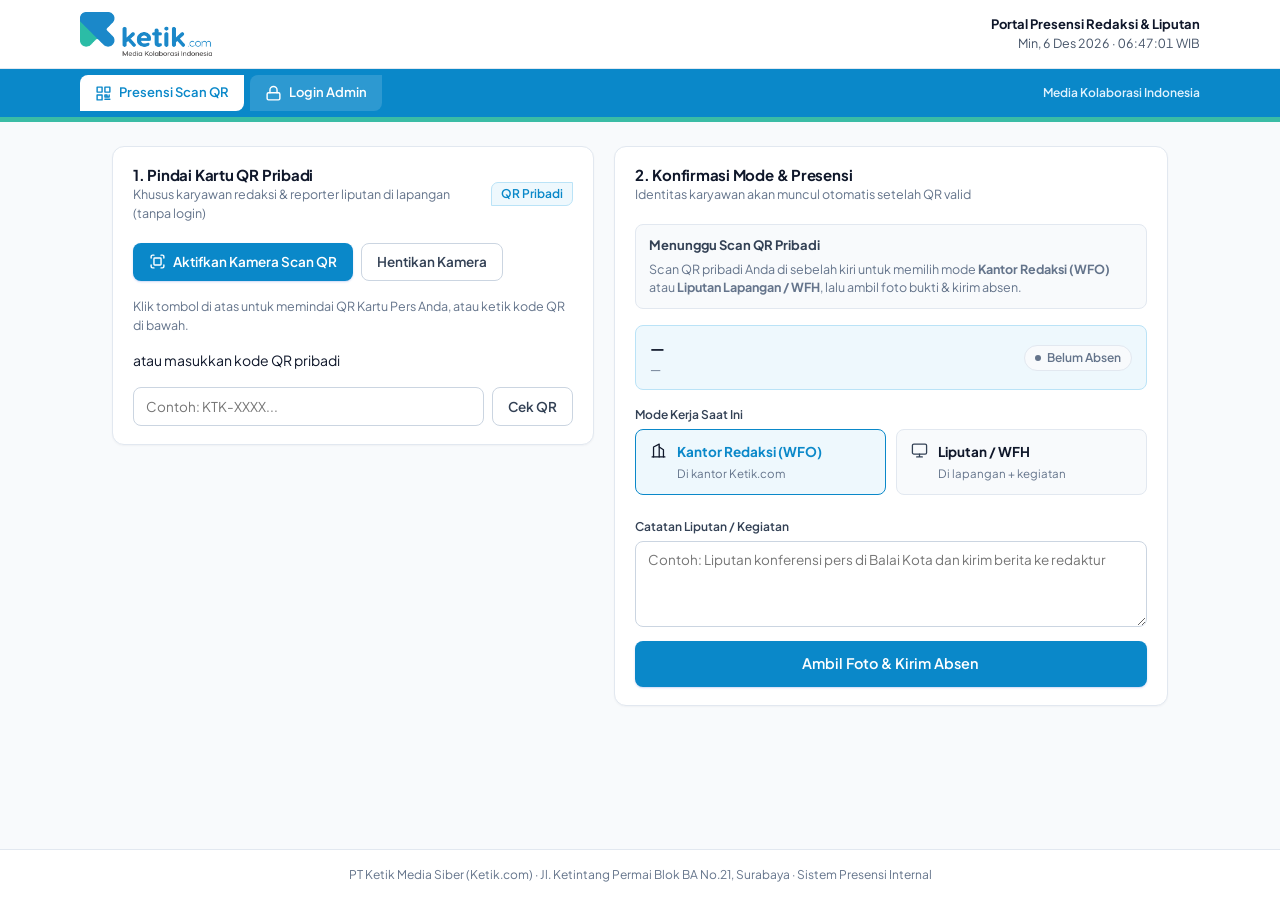
==== commit 13d9f6f3: "feat(ketik): redesign portal for personal QR field attendance and admin-only dashboard with security" ====
--- a/frontend/login.html
+++ b/frontend/login.html
@@ -3,7 +3,7 @@
 <head>
 <meta charset="utf-8">
 <meta name="viewport" content="width=device-width, initial-scale=1">
-<title>Masuk · Absensi Ketik.com</title>
+<title>Presensi Redaksi &amp; Portal Admin · Ketik.com</title>
 <link rel="icon" href="assets/img/ketik-icon.png" type="image/png">
 <script>
   document.documentElement.dataset.theme =
@@ -13,125 +13,443 @@
 <link href="https://fonts.googleapis.com/css2?family=Plus+Jakarta+Sans:wght@400;500;600;700&display=swap" rel="stylesheet">
 <link rel="stylesheet" href="assets/css/app.css">
 </head>
-<body class="auth-body">
-<div class="auth-shell">
-  <section class="auth-hero" aria-label="Informasi Portal Ketik.com">
-    <div class="auth-hero-inner">
-      <div class="brand-logo-pill">
+<body class="ketik-portal-body">
+  <header class="ketik-header">
+    <div class="ketik-header-inner">
+      <div class="ketik-logo-link">
         <img src="assets/img/ketik-logo.png" alt="Ketik.com — Media Kolaborasi Indonesia">
       </div>
-      <div class="auth-hero-badge">
-        <svg class="ico" viewBox="0 0 24 24" width="15" height="15" fill="none" stroke="currentColor" stroke-width="2" stroke-linecap="round" stroke-linejoin="round"><rect x="3" y="4" width="18" height="16" rx="2"/><path d="M8 2v4M16 2v4M3 10h18"/></svg>
-        <span>Portal Absensi Internal · PT Ketik Media Siber</span>
+      <div class="ketik-header-meta">
+        <strong>Portal Presensi Redaksi &amp; Liputan</strong>
+        <span class="tabular" id="portal-clock">PT Ketik Media Siber · Surabaya</span>
       </div>
-      <h2>Sistem Kehadiran Redaksi &amp; Kantor Ketik.com</h2>
-      <p>Portal presensi terpadu untuk tim redaksi, liputan, editor, IT, bisnis, dan manajemen PT Ketik Media Siber.</p>
-      <div class="auth-features">
-        <div class="auth-feature">
-          <div class="auth-feature-ico">
-            <svg viewBox="0 0 24 24" width="18" height="18" fill="none" stroke="currentColor" stroke-width="1.9" stroke-linecap="round" stroke-linejoin="round"><path d="M3 21h18"/><path d="M5 21V7l8-4v18"/><path d="M19 21V11l-6-4"/><path d="M9 9v.01M9 12v.01M9 15v.01"/></svg>
-          </div>
-          <div>
-            <strong>Presensi Kantor Redaksi (WFO)</strong>
-            <span>Validasi kode QR kantor, foto kehadiran, dan radius GPS secara akurat.</span>
-          </div>
+    </div>
+  </header>
+
+  <nav class="ketik-nav-strip" aria-label="Navigasi Portal Ketik.com">
+    <div class="ketik-nav-inner">
+      <div class="ketik-tabs">
+        <button type="button" class="ketik-tab active" id="tab-qr" data-tab="qr">
+          <svg class="ico" viewBox="0 0 24 24" width="16" height="16" fill="none" stroke="currentColor" stroke-width="2" stroke-linecap="round" stroke-linejoin="round"><rect x="3" y="3" width="7" height="7"/><rect x="14" y="3" width="7" height="7"/><rect x="3" y="14" width="7" height="7"/><path d="M14 14h3v3h-3zM20 14v3h-3M14 20h7"/></svg>
+          <span>Presensi Scan QR</span>
+        </button>
+        <button type="button" class="ketik-tab" id="tab-admin" data-tab="admin">
+          <svg class="ico" viewBox="0 0 24 24" width="16" height="16" fill="none" stroke="currentColor" stroke-width="2" stroke-linecap="round" stroke-linejoin="round"><rect x="3" y="11" width="18" height="10" rx="2"/><path d="M7 11V7a5 5 0 0 1 10 0v4"/></svg>
+          <span>Login Admin</span>
+        </button>
+      </div>
+      <span class="ketik-nav-tag">Media Kolaborasi Indonesia</span>
+    </div>
+  </nav>
+
+  <main class="ketik-portal-main">
+    <section id="panel-qr">
+      <div class="ketik-portal-grid">
+        <div class="glass card stack">
+          <div class="card-head" style="margin-bottom:4px">
+            <div>
+              <h2>1. Pindai Kartu QR Pribadi</h2>
+              <p class="muted small">Khusus karyawan redaksi &amp; reporter liputan di lapangan (tanpa login)</p>
+            </div>
+            <span class="shift-tag">QR Pribadi</span>
+          </div>
+
+          <div class="cam-wrap" id="qr-cam-box" hidden>
+            <video id="qr-video" playsinline muted autoplay></video>
+            <div class="scan-frame"></div>
+          </div>
+
+          <div style="display:flex;gap:8px;flex-wrap:wrap">
+            <button type="button" class="btn btn-primary" id="qr-scan-start">
+              <svg class="ico" viewBox="0 0 24 24" width="16" height="16" fill="none" stroke="currentColor" stroke-width="2" stroke-linecap="round" stroke-linejoin="round"><path d="M3 7V5a2 2 0 0 1 2-2h2M17 3h2a2 2 0 0 1 2 2v2M21 17v2a2 2 0 0 1-2 2h-2M7 21H5a2 2 0 0 1-2-2v-2"/><rect x="7" y="7" width="10" height="10" rx="1"/></svg>
+              <span>Aktifkan Kamera Scan QR</span>
+            </button>
+            <button type="button" class="btn btn-secondary" id="qr-scan-stop" hidden>Hentikan Kamera</button>
+          </div>
+          <p class="muted small" id="qr-scan-status">Klik tombol di atas untuk memindai QR Kartu Pers Anda, atau ketik kode QR di bawah.</p>
+
+          <div class="auth-divider">atau masukkan kode QR pribadi</div>
+
+          <form id="qr-manual-form" class="form" style="gap:10px">
+            <div style="display:flex;gap:8px">
+              <input type="text" id="qr-manual-code" placeholder="Contoh: KTK-XXXX..." autocomplete="off">
+              <button type="submit" class="btn btn-secondary" id="qr-lookup-btn">Cek QR</button>
+            </div>
+          </form>
+
+          <div id="qr-lookup-err" class="alert alert-error" hidden></div>
         </div>
-        <div class="auth-feature">
-          <div class="auth-feature-ico">
-            <svg viewBox="0 0 24 24" width="18" height="18" fill="none" stroke="currentColor" stroke-width="1.9" stroke-linecap="round" stroke-linejoin="round"><rect x="2" y="3" width="20" height="14" rx="2"/><path d="M8 21h8M12 17v4"/></svg>
-          </div>
-          <div>
-            <strong>WFH &amp; Liputan Lapangan + Kegiatan</strong>
-            <span>Reporter dan tim remote dapat absen dengan melampirkan rencana dan ringkasan kegiatan.</span>
-          </div>
-        </div>
-        <div class="auth-feature">
-          <div class="auth-feature-ico">
-            <svg viewBox="0 0 24 24" width="18" height="18" fill="none" stroke="currentColor" stroke-width="1.9" stroke-linecap="round" stroke-linejoin="round"><path d="M4 20V10M10 20V4M16 20v-7M22 20H2"/></svg>
-          </div>
-          <div>
-            <strong>Rekap Kehadiran &amp; Laporan HR</strong>
-            <span>Pantau kehadiran per divisi, ekspor laporan Excel/PDF, dan evaluasi kedisiplinan tim.</span>
+
+        <div class="glass card stack" id="qr-action-card">
+          <div class="card-head" style="margin-bottom:4px">
+            <div>
+              <h2>2. Konfirmasi Mode &amp; Presensi</h2>
+              <p class="muted small">Identitas karyawan akan muncul otomatis setelah QR valid</p>
+            </div>
+          </div>
+
+          <div id="qr-placeholder" class="activity-box">
+            <strong>Menunggu Scan QR Pribadi</strong>
+            <p class="muted small" style="margin-top:4px">
+              Scan QR pribadi Anda di sebelah kiri untuk memilih mode <b>Kantor Redaksi (WFO)</b> atau <b>Liputan Lapangan / WFH</b>, lalu ambil foto bukti &amp; kirim absen.
+            </p>
+          </div>
+
+          <div id="qr-emp-panel" class="stack" hidden>
+            <div class="config-summary" style="justify-content:space-between">
+              <div>
+                <div style="font-weight:700;font-size:15px;color:var(--text)" id="qr-emp-nama">—</div>
+                <div class="small muted" id="qr-emp-meta">—</div>
+              </div>
+              <span class="badge badge-netral" id="qr-emp-badge">Belum Absen</span>
+            </div>
+
+            <div id="qr-done-box" class="alert alert-ok" hidden></div>
+
+            <div id="qr-form-box" class="form">
+              <div class="field" id="qr-mode-wrap">
+                <span>Mode Kerja Saat Ini</span>
+                <div class="mode-switch" id="qr-mode-switch">
+                  <button type="button" class="mode-opt active" data-mode="wfo">
+                    <svg class="ico" viewBox="0 0 24 24" width="18" height="18" fill="none" stroke="currentColor" stroke-width="1.8" stroke-linecap="round" stroke-linejoin="round"><path d="M3 21h18"/><path d="M5 21V7l8-4v18"/><path d="M19 21V11l-6-4"/></svg>
+                    <div>
+                      <span class="mode-opt-title">Kantor Redaksi (WFO)</span>
+                      <span class="mode-opt-desc">Di kantor Ketik.com</span>
+                    </div>
+                  </button>
+                  <button type="button" class="mode-opt" data-mode="wfh">
+                    <svg class="ico" viewBox="0 0 24 24" width="18" height="18" fill="none" stroke="currentColor" stroke-width="1.8" stroke-linecap="round" stroke-linejoin="round"><rect x="2" y="3" width="20" height="14" rx="2"/><path d="M8 21h8M12 17v4"/></svg>
+                    <div>
+                      <span class="mode-opt-title">Liputan / WFH</span>
+                      <span class="mode-opt-desc">Di lapangan + kegiatan</span>
+                    </div>
+                  </button>
+                </div>
+                <div class="muted small" id="qr-mode-hint" style="margin-top:4px"></div>
+              </div>
+
+              <label class="field">
+                <span id="qr-keg-label">Catatan Liputan / Kegiatan</span>
+                <textarea id="qr-kegiatan" placeholder="Contoh: Liputan konferensi pers di Balai Kota dan kirim berita ke redaktur"></textarea>
+              </label>
+
+              <div id="qr-submit-err" class="alert alert-error" hidden></div>
+              <div id="qr-submit-ok" class="alert alert-ok" hidden></div>
+
+              <button type="button" class="btn btn-primary btn-lg btn-block" id="qr-submit-btn">
+                Ambil Foto &amp; Kirim Absen
+              </button>
+            </div>
           </div>
         </div>
       </div>
-    </div>
-    <div class="auth-hero-foot">
-      PT Ketik Media Siber · Jl. Ketintang Permai Blok BA No.21, Surabaya
-    </div>
-  </section>
-
-  <main class="auth-panel">
-    <div class="glass auth-card">
-      <div class="brand">
-        <span class="brand-icon-box" aria-hidden="true">
-          <img src="assets/img/ketik-icon.png" alt="Ikon Ketik.com">
-        </span>
-        <div class="auth-card-head">
-          <h1>Masuk ke Portal Ketik.com</h1>
-          <p>Gunakan akun karyawan, redaktur/atasan, atau admin HR</p>
+    </section>
+
+    <section id="panel-admin" class="ketik-admin-wrap" hidden>
+      <div class="glass card stack" style="padding:28px">
+        <div class="brand">
+          <span class="brand-icon-box" aria-hidden="true">
+            <img src="assets/img/ketik-icon.png" alt="Ikon Ketik.com">
+          </span>
+          <div>
+            <h1>Login Admin Ketik.com</h1>
+            <p class="muted small">Akses khusus Admin HR &amp; Pengelola Redaksi</p>
+          </div>
+        </div>
+
+        <div id="alert" class="alert alert-error" role="alert" hidden></div>
+
+        <form id="login-form" class="form">
+          <label class="field">
+            <span>Email Admin</span>
+            <input type="email" name="email" autocomplete="username" required placeholder="nama@ketik.com">
+          </label>
+          <label class="field">
+            <span>Kata Sandi</span>
+            <div class="pass-wrap">
+              <input type="password" name="kata_sandi" id="login-pass" autocomplete="current-password" required placeholder="Masukkan kata sandi admin">
+              <button type="button" class="pass-toggle" id="toggle-pass" aria-label="Tampilkan kata sandi" title="Tampilkan atau sembunyikan kata sandi">
+                <svg viewBox="0 0 24 24" width="17" height="17" fill="none" stroke="currentColor" stroke-width="1.9" stroke-linecap="round" stroke-linejoin="round"><path d="M2 12s3.5-7 10-7 10 7 10 7-3.5 7-10 7-10-7-10-7z"/><circle cx="12" cy="12" r="3"/></svg>
+              </button>
+            </div>
+          </label>
+          <button type="submit" class="btn btn-primary btn-block btn-lg" id="login-btn">Masuk sebagai Admin</button>
+        </form>
+
+        <div class="auth-foot-note">
+          Website dashboard hanya dapat diakses oleh Admin. Karyawan redaksi &amp; liputan melakukan presensi melalui tab <b>Presensi Scan QR</b>.
         </div>
       </div>
-
-      <div id="alert" class="alert alert-error" role="alert" hidden></div>
-
-      <form id="login-form" class="form">
-        <label class="field">
-          <span>Email Kantor / Redaksi</span>
-          <input type="email" name="email" autocomplete="username" required placeholder="nama@ketik.com">
-        </label>
-        <label class="field">
-          <span>Kata Sandi</span>
-          <div class="pass-wrap">
-            <input type="password" name="kata_sandi" id="login-pass" autocomplete="current-password" required placeholder="Masukkan kata sandi">
-            <button type="button" class="pass-toggle" id="toggle-pass" aria-label="Tampilkan kata sandi" title="Tampilkan atau sembunyikan kata sandi">
-              <svg viewBox="0 0 24 24" width="17" height="17" fill="none" stroke="currentColor" stroke-width="1.9" stroke-linecap="round" stroke-linejoin="round"><path d="M2 12s3.5-7 10-7 10 7 10 7-3.5 7-10 7-10-7-10-7z"/><circle cx="12" cy="12" r="3"/></svg>
-            </button>
-          </div>
-        </label>
-        <button type="submit" class="btn btn-primary btn-block btn-lg" id="login-btn">Masuk ke Portal</button>
-      </form>
-
-      <div class="auth-foot-note">
-        Belum punya akun atau lupa kata sandi? Hubungi Admin HR PT Ketik Media Siber.
-      </div>
-    </div>
+    </section>
   </main>
-</div>
-
-<script src="assets/js/config.js"></script>
-<script src="assets/js/api.js"></script>
-<script>
-  const form = document.getElementById('login-form');
-  const alertBox = document.getElementById('alert');
-  const btn = document.getElementById('login-btn');
-  const passInput = document.getElementById('login-pass');
-  const togglePass = document.getElementById('toggle-pass');
-
-  togglePass.addEventListener('click', () => {
-    const show = passInput.type === 'password';
-    passInput.type = show ? 'text' : 'password';
-    togglePass.setAttribute('aria-label', show ? 'Sembunyikan kata sandi' : 'Tampilkan kata sandi');
-  });
-
-  form.addEventListener('submit', async (e) => {
-    e.preventDefault();
-    alertBox.hidden = true;
-    btn.disabled = true;
-    btn.textContent = 'Memverifikasi…';
-    try {
-      await Api.post('auth.login', {
-        email: form.email.value,
-        kata_sandi: form.kata_sandi.value
+
+  <footer class="ketik-portal-foot">
+    PT Ketik Media Siber (Ketik.com) · Jl. Ketintang Permai Blok BA No.21, Surabaya · Sistem Presensi Internal
+  </footer>
+
+  <div id="modal-root"></div>
+
+  <script src="assets/vendor/jsQR.js"></script>
+  <script src="assets/js/config.js"></script>
+  <script src="assets/js/api.js"></script>
+  <script src="assets/js/scanner.js"></script>
+  <script>
+    const byId = (id) => document.getElementById(id);
+
+    // Jam real-time di header
+    function tickClock() {
+      const n = new Date();
+      const hari = ['Min', 'Sen', 'Sel', 'Rab', 'Kam', 'Jum', 'Sab'][n.getDay()];
+      const bln = ['Jan', 'Feb', 'Mar', 'Apr', 'Mei', 'Jun', 'Jul', 'Agu', 'Sep', 'Okt', 'Nov', 'Des'][n.getMonth()];
+      const jam = `${String(n.getHours()).padStart(2, '0')}:${String(n.getMinutes()).padStart(2, '0')}:${String(n.getSeconds()).padStart(2, '0')}`;
+      byId('portal-clock').textContent = `${hari}, ${n.getDate()} ${bln} ${n.getFullYear()} · ${jam} WIB`;
+    }
+    tickClock();
+    setInterval(tickClock, 1000);
+
+    // Tab switcher (Scan QR vs Login Admin)
+    let qrStream = null;
+    let qrRaf = null;
+    function stopInlineScanner() {
+      if (qrRaf) { cancelAnimationFrame(qrRaf); qrRaf = null; }
+      if (qrStream) { qrStream.getTracks().forEach((t) => t.stop()); qrStream = null; }
+      byId('qr-cam-box').hidden = true;
+      byId('qr-scan-start').hidden = false;
+      byId('qr-scan-stop').hidden = true;
+    }
+
+    function switchTab(tab) {
+      const isQr = tab === 'qr';
+      byId('tab-qr').classList.toggle('active', isQr);
+      byId('tab-admin').classList.toggle('active', !isQr);
+      byId('panel-qr').hidden = !isQr;
+      byId('panel-admin').hidden = isQr;
+      if (!isQr) stopInlineScanner();
+    }
+    byId('tab-qr').addEventListener('click', () => switchTab('qr'));
+    byId('tab-admin').addEventListener('click', () => switchTab('admin'));
+
+    // Password toggle & Admin Login
+    const form = byId('login-form');
+    const alertBox = byId('alert');
+    const btn = byId('login-btn');
+    const passInput = byId('login-pass');
+    byId('toggle-pass').addEventListener('click', () => {
+      const show = passInput.type === 'password';
+      passInput.type = show ? 'text' : 'password';
+    });
+
+    form.addEventListener('submit', async (e) => {
+      e.preventDefault();
+      alertBox.hidden = true;
+      btn.disabled = true;
+      btn.textContent = 'Memverifikasi…';
+      try {
+        await Api.post('auth.login', {
+          email: form.email.value,
+          kata_sandi: form.kata_sandi.value
+        });
+        location.href = 'index.html';
+      } catch (err) {
+        alertBox.textContent = err.message || 'Gagal masuk. Hanya Admin yang dapat mengakses website ini.';
+        alertBox.hidden = false;
+        btn.disabled = false;
+        btn.textContent = 'Masuk sebagai Admin';
+      }
+    });
+
+    // Presensi QR Pribadi Redaksi & Liputan
+    let activeQrCode = '';
+    let activeLookup = null;
+    let selectedMode = 'wfo';
+
+    function updateModeHint() {
+      if (!activeLookup) return;
+      const a = activeLookup.aturan || {};
+      const st = activeLookup.hari_ini.state;
+      const modeUsed = st === 'in' ? selectedMode : ((activeLookup.hari_ini.mode || 'wfo') === 'wfh' ? 'wfh' : 'wfo');
+      const wfoHint = [
+        a.wajib_foto ? 'foto selfie' : null,
+        a.radius_masuk_m > 0 ? `area kantor maks ${a.radius_masuk_m} m` : (a.wajib_gps ? 'GPS aktif' : null)
+      ].filter(Boolean).join(' & ') || 'konfirmasi langsung';
+      const wfhHint = `${a.wajib_foto ? 'foto selfie & ' : ''}wajib isi catatan liputan/kegiatan`;
+      byId('qr-mode-hint').textContent = modeUsed === 'wfh' ? `Syarat Liputan/WFH: ${wfhHint}.` : `Syarat Kantor (WFO): ${wfoHint}.`;
+      byId('qr-keg-label').textContent = modeUsed === 'wfh'
+        ? 'Catatan Liputan / Kegiatan (Wajib diisi)'
+        : 'Catatan Kegiatan (Opsional untuk WFO)';
+    }
+
+    function renderLookup(data) {
+      activeLookup = data;
+      const k = data.karyawan;
+      const h = data.hari_ini;
+      byId('qr-placeholder').hidden = true;
+      byId('qr-emp-panel').hidden = false;
+      byId('qr-submit-err').hidden = true;
+      byId('qr-submit-ok').hidden = true;
+
+      byId('qr-emp-nama').textContent = k.nama;
+      byId('qr-emp-meta').textContent = `${k.tim}${k.jabatan ? ' · ' + k.jabatan : ''}`;
+      const badgeEl = byId('qr-emp-badge');
+      if (h.state === 'in') {
+        badgeEl.className = 'badge badge-netral';
+        badgeEl.textContent = 'Belum Absen Masuk';
+        byId('qr-done-box').hidden = true;
+        byId('qr-form-box').hidden = false;
+        byId('qr-mode-wrap').hidden = false;
+        byId('qr-kegiatan').value = '';
+        selectedMode = 'wfo';
+        byId('qr-mode-switch').querySelectorAll('[data-mode]').forEach((b) => b.classList.toggle('active', b.dataset.mode === 'wfo'));
+        byId('qr-submit-btn').textContent = 'Ambil Foto & Kirim Absen Masuk';
+      } else if (h.state === 'out') {
+        badgeEl.className = 'badge badge-hadir';
+        badgeEl.textContent = `Masuk ${String(h.jam_masuk || '').slice(0, 5)}`;
+        byId('qr-done-box').hidden = true;
+        byId('qr-form-box').hidden = false;
+        byId('qr-mode-wrap').hidden = true;
+        selectedMode = (h.mode || 'wfo') === 'wfh' ? 'wfh' : 'wfo';
+        byId('qr-kegiatan').value = h.kegiatan || '';
+        byId('qr-submit-btn').textContent = 'Ambil Foto & Kirim Absen Pulang';
+      } else {
+        badgeEl.className = 'badge badge-hadir';
+        badgeEl.textContent = 'Selesai Hari Ini';
+        byId('qr-form-box').hidden = true;
+        byId('qr-done-box').hidden = false;
+        byId('qr-done-box').textContent = `Presensi hari ini lengkap: Masuk ${String(h.jam_masuk || '').slice(0, 5)} · Pulang ${String(h.jam_pulang || '').slice(0, 5)}.`;
+      }
+      updateModeHint();
+    }
+
+    async function lookupQr(code) {
+      const clean = String(code || '').trim();
+      const errEl = byId('qr-lookup-err');
+      errEl.hidden = true;
+      if (!clean) {
+        errEl.textContent = 'Masukkan atau scan kode QR pribadi terlebih dahulu.';
+        errEl.hidden = false;
+        return;
+      }
+      try {
+        const res = await Api.post('qr.lookup', { kode_qr: clean });
+        activeQrCode = clean;
+        byId('qr-manual-code').value = clean;
+        renderLookup(res.data);
+        byId('qr-scan-status').textContent = `QR valid terdeteksi (${res.data.karyawan.nama}).`;
+      } catch (err) {
+        errEl.textContent = err.message || 'Kode QR tidak dikenali.';
+        errEl.hidden = false;
+      }
+    }
+
+    byId('qr-manual-form').addEventListener('submit', (e) => {
+      e.preventDefault();
+      lookupQr(byId('qr-manual-code').value);
+    });
+
+    byId('qr-mode-switch').querySelectorAll('[data-mode]').forEach((mBtn) => {
+      mBtn.addEventListener('click', () => {
+        selectedMode = mBtn.dataset.mode === 'wfh' ? 'wfh' : 'wfo';
+        byId('qr-mode-switch').querySelectorAll('[data-mode]').forEach((b) => b.classList.toggle('active', b === mBtn));
+        updateModeHint();
       });
-      location.href = 'index.html';
-    } catch (err) {
-      alertBox.textContent = err.message || 'Gagal masuk. Periksa kembali email dan kata sandi.';
-      alertBox.hidden = false;
-      btn.disabled = false;
-      btn.textContent = 'Masuk ke Portal';
-    }
-  });
-</script>
+    });
+
+    byId('qr-scan-start').addEventListener('click', async () => {
+      const statusEl = byId('qr-scan-status');
+      byId('qr-lookup-err').hidden = true;
+      try {
+        qrStream = await navigator.mediaDevices.getUserMedia({ video: { facingMode: { ideal: 'environment' } }, audio: false });
+        const video = byId('qr-video');
+        video.srcObject = qrStream;
+        await video.play();
+        byId('qr-cam-box').hidden = false;
+        byId('qr-scan-start').hidden = true;
+        byId('qr-scan-stop').hidden = false;
+        statusEl.textContent = 'Arahkan kamera ke QR Kartu Pers pribadi Anda…';
+
+        const canvas = document.createElement('canvas');
+        const ctx = canvas.getContext('2d', { willReadFrequently: true });
+        const tick = () => {
+          if (!qrStream) return;
+          if (video.readyState >= 2 && window.jsQR && video.videoWidth) {
+            canvas.width = video.videoWidth;
+            canvas.height = video.videoHeight;
+            ctx.drawImage(video, 0, 0, canvas.width, canvas.height);
+            const img = ctx.getImageData(0, 0, canvas.width, canvas.height);
+            const code = jsQR(img.data, canvas.width, canvas.height, { inversionAttempts: 'dontInvert' });
+            if (code && code.data) {
+              stopInlineScanner();
+              lookupQr(code.data);
+              return;
+            }
+          }
+          qrRaf = requestAnimationFrame(tick);
+        };
+        qrRaf = requestAnimationFrame(tick);
+      } catch (err) {
+        stopInlineScanner();
+        statusEl.textContent = 'Kamera tidak tersedia atau izin ditolak. Ketik kode QR pribadi Anda di kotak bawah.';
+      }
+    });
+    byId('qr-scan-stop').addEventListener('click', stopInlineScanner);
+
+    byId('qr-submit-btn').addEventListener('click', async () => {
+      if (!activeLookup || !activeQrCode) return;
+      const errEl = byId('qr-submit-err');
+      const okEl = byId('qr-submit-ok');
+      errEl.hidden = true;
+      okEl.hidden = true;
+
+      const modeUsed = activeLookup.hari_ini.state === 'in'
+        ? selectedMode
+        : ((activeLookup.hari_ini.mode || 'wfo') === 'wfh' ? 'wfh' : 'wfo');
+      const kegiatanVal = byId('qr-kegiatan').value.trim();
+      if (modeUsed === 'wfh' && kegiatanVal.length < 3) {
+        errEl.textContent = 'Mohon isi catatan liputan / kegiatan minimal 3 karakter.';
+        errEl.hidden = false;
+        byId('qr-kegiatan').focus();
+        return;
+      }
+
+      const a = activeLookup.aturan || {};
+      const submitBtn = byId('qr-submit-btn');
+      submitBtn.disabled = true;
+      try {
+        const shot = await Scanner.open({
+          mode: modeUsed,
+          wajibBarcode: false,
+          wajibFoto: a.wajib_foto,
+          wajibGps: a.wajib_gps,
+          radius: a.radius_masuk_m,
+          latKantor: a.lat_kantor,
+          lngKantor: a.lng_kantor,
+          title: activeLookup.hari_ini.state === 'in' ? 'Absen Masuk Ketik.com' : 'Absen Pulang Ketik.com'
+        });
+        const payload = {
+          kode_qr: activeQrCode,
+          mode: modeUsed,
+          kegiatan: kegiatanVal,
+          foto: shot.foto,
+          palsu: !!shot.palsu
+        };
+        if (shot.gps) {
+          payload.lat = shot.gps.lat;
+          payload.lng = shot.gps.lng;
+          payload.akurasi = shot.gps.akurasi;
+        }
+        const res = await Api.post('qr.absen', payload);
+        await lookupQr(activeQrCode);
+        byId('qr-submit-ok').textContent = res.pesan || 'Presensi berhasil dicatat.';
+        byId('qr-submit-ok').hidden = false;
+      } catch (err) {
+        if (err.message !== 'dibatalkan') {
+          errEl.textContent = err.message || 'Gagal menyimpan absen.';
+          errEl.hidden = false;
+        }
+      } finally {
+        submitBtn.disabled = false;
+      }
+    });
+  </script>
 </body>
 </html>
--- a/frontend/assets/css/app.css
+++ b/frontend/assets/css/app.css
@@ -380,8 +380,8 @@
 .shift-tag {
   display: inline-flex;
   align-items: center;
-  padding: 2px 8px;
-  border-radius: 6px;
+  padding: 2px 9px;
+  border-radius: 7px 0 7px 0;
   font-size: 12px;
   font-weight: 600;
   background: var(--accent-soft);
@@ -499,7 +499,169 @@
   gap: 6px;
 }
 
-/* ---------- Halaman Login Split-Screen Korporat ---------- */
+/* ---------- Portal Ketik.com (Header Editorial + Presensi QR + Admin) ---------- */
+.ketik-portal-body {
+  min-height: 100vh;
+  margin: 0;
+  background: var(--bg-page);
+  display: flex;
+  flex-direction: column;
+}
+.ketik-header {
+  background: #ffffff;
+  border-bottom: 1px solid var(--panel-border);
+  padding: 12px clamp(16px, 4vw, 48px);
+}
+.ketik-header-inner {
+  max-width: 1120px;
+  margin: 0 auto;
+  display: flex;
+  flex-wrap: wrap;
+  justify-content: space-between;
+  align-items: center;
+  gap: 14px;
+}
+.ketik-logo-link {
+  display: flex;
+  align-items: center;
+  gap: 14px;
+}
+.ketik-logo-link img {
+  height: 44px;
+  width: auto;
+  display: block;
+}
+.ketik-header-meta {
+  text-align: right;
+  font-size: 12.5px;
+  color: #475569;
+}
+.ketik-header-meta strong {
+  display: block;
+  color: #0f172a;
+  font-size: 13px;
+}
+.ketik-nav-strip {
+  background: #0A88C9;
+  border-bottom: 5px solid #3ABCA5;
+  padding: 0 clamp(16px, 4vw, 48px);
+}
+.ketik-nav-inner {
+  max-width: 1120px;
+  margin: 0 auto;
+  display: flex;
+  align-items: center;
+  justify-content: space-between;
+  gap: 12px;
+  min-height: 48px;
+}
+.ketik-tabs {
+  display: flex;
+  align-items: center;
+  gap: 6px;
+}
+.ketik-tab {
+  display: inline-flex;
+  align-items: center;
+  gap: 7px;
+  padding: 8px 15px;
+  border: none;
+  border-radius: 8px 0 8px 0;
+  background: rgba(255, 255, 255, 0.14);
+  color: #ffffff;
+  font: inherit;
+  font-size: 13px;
+  font-weight: 600;
+  cursor: pointer;
+  transition: background .15s ease, color .15s ease;
+}
+.ketik-tab:hover { background: rgba(255, 255, 255, 0.25); }
+.ketik-tab.active {
+  background: #ffffff;
+  color: #0A88C9;
+}
+.ketik-nav-tag {
+  font-size: 12px;
+  font-weight: 600;
+  color: #e0f2fe;
+  white-space: nowrap;
+}
+.ketik-portal-main {
+  flex: 1;
+  width: 100%;
+  max-width: 1120px;
+  margin: 0 auto;
+  padding: 24px clamp(16px, 4vw, 32px) 48px;
+}
+.ketik-portal-grid {
+  display: grid;
+  grid-template-columns: minmax(300px, 1fr) minmax(320px, 1.15fr);
+  gap: 20px;
+  align-items: start;
+}
+.ketik-admin-wrap {
+  max-width: 440px;
+  margin: 18px auto;
+}
+.ketik-portal-foot {
+  text-align: center;
+  padding: 16px;
+  font-size: 12px;
+  color: var(--text-muted);
+  border-top: 1px solid var(--line);
+  background: var(--panel-bg);
+}
+
+/* Kartu QR Pribadi Karyawan Redaksi */
+.qr-id-card {
+  border: 1px solid var(--panel-border);
+  border-radius: 12px;
+  overflow: hidden;
+  background: #ffffff;
+  color: #0f172a;
+  max-width: 340px;
+  margin: 0 auto;
+  box-shadow: var(--panel-shadow);
+}
+.qr-id-head {
+  background: #0A88C9;
+  border-bottom: 4px solid #3ABCA5;
+  padding: 14px 16px;
+  display: flex;
+  align-items: center;
+  justify-content: space-between;
+  gap: 10px;
+  color: #ffffff;
+}
+.qr-id-logo {
+  background: #ffffff;
+  padding: 4px 10px;
+  border-radius: 7px;
+  display: inline-flex;
+  align-items: center;
+}
+.qr-id-logo img { height: 22px; width: auto; display: block; }
+.qr-id-body {
+  padding: 18px;
+  text-align: center;
+  display: grid;
+  gap: 10px;
+  justify-items: center;
+}
+.qr-id-name { font-size: 17px; font-weight: 700; color: #0f172a; }
+.qr-id-role { font-size: 12.5px; color: #475569; }
+.qr-id-code {
+  font-family: ui-monospace, SFMono-Regular, Menlo, monospace;
+  font-size: 12.5px;
+  font-weight: 700;
+  letter-spacing: 0.06em;
+  padding: 4px 10px;
+  border-radius: 6px;
+  background: #f1f5f9;
+  color: #0A88C9;
+  border: 1px solid #cbd5e1;
+}
+
 .auth-body {
   min-height: 100vh;
   margin: 0;
@@ -827,7 +989,7 @@
   gap: 16px;
   padding: 11px clamp(16px, 3vw, 32px);
   background: var(--panel-bg);
-  border-bottom: 1px solid var(--panel-border);
+  border-bottom: 3px solid var(--ketik-teal);
 }
 .topbar-left {
   display: flex;
@@ -1483,6 +1645,9 @@
 
 /* ---------- Responsif ---------- */
 @media (max-width: 900px) {
+  .ketik-portal-grid { grid-template-columns: 1fr; }
+  .ketik-nav-tag { display: none; }
+  .ketik-header-meta { text-align: left; }
   .auth-shell { grid-template-columns: 1fr; }
   .auth-hero { padding: 28px 20px; }
   .auth-features { display: none; }
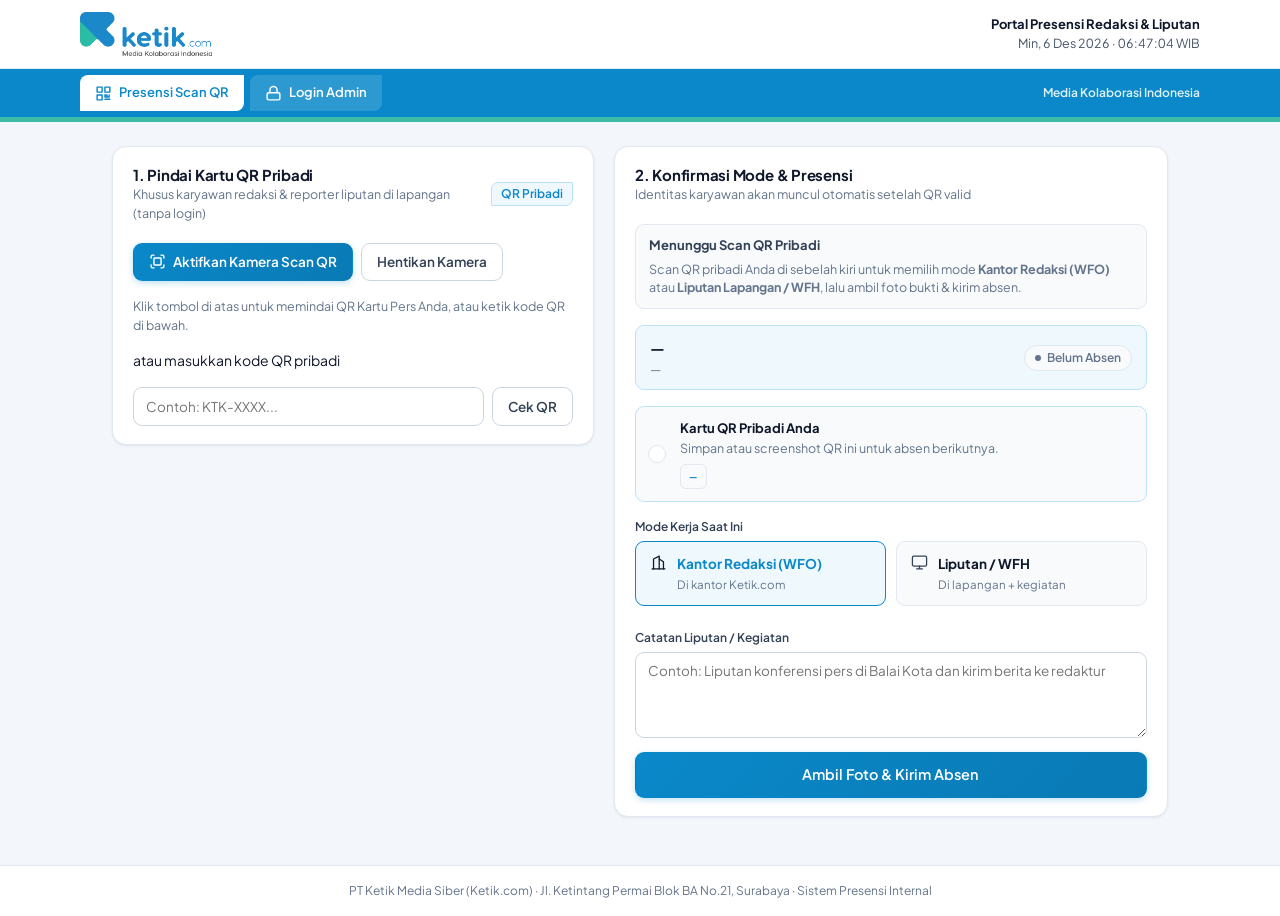
==== commit 8e10142b: "feat(ketik): simplify admin features, fix layout alignment, and add QR distribution tools" ====
--- a/frontend/login.html
+++ b/frontend/login.html
@@ -104,6 +104,15 @@
               <span class="badge badge-netral" id="qr-emp-badge">Belum Absen</span>
             </div>
 
+            <div id="qr-digital-card" class="qr-digital-mini" hidden>
+              <div class="qr-holder" id="qr-digital-svg" style="padding:8px"></div>
+              <div style="min-width:0">
+                <div style="font-weight:700;font-size:13px;color:var(--text)">Kartu QR Pribadi Anda</div>
+                <div class="small muted">Simpan atau screenshot QR ini untuk absen berikutnya.</div>
+                <div class="qr-code-pill" id="qr-digital-code" style="margin-top:6px">—</div>
+              </div>
+            </div>
+
             <div id="qr-done-box" class="alert alert-ok" hidden></div>
 
             <div id="qr-form-box" class="form">
@@ -190,6 +199,7 @@
   <div id="modal-root"></div>
 
   <script src="assets/vendor/jsQR.js"></script>
+  <script src="assets/vendor/qrcode.js"></script>
   <script src="assets/js/config.js"></script>
   <script src="assets/js/api.js"></script>
   <script src="assets/js/scanner.js"></script>
@@ -290,6 +300,17 @@
 
       byId('qr-emp-nama').textContent = k.nama;
       byId('qr-emp-meta').textContent = `${k.tim}${k.jabatan ? ' · ' + k.jabatan : ''}`;
+      const digiBox = byId('qr-digital-card');
+      if (digiBox && window.qrcode && activeQrCode) {
+        try {
+          const qr = qrcode(0, 'M');
+          qr.addData(activeQrCode);
+          qr.make();
+          byId('qr-digital-svg').innerHTML = qr.createSvgTag(3, 4);
+          byId('qr-digital-code').textContent = activeQrCode;
+          digiBox.hidden = false;
+        } catch (e) { digiBox.hidden = true; }
+      }
       const badgeEl = byId('qr-emp-badge');
       if (h.state === 'in') {
         badgeEl.className = 'badge badge-netral';
@@ -450,6 +471,13 @@
         submitBtn.disabled = false;
       }
     });
+
+    // Jika karyawan membuka link Kartu QR Pribadi yang dikirim Admin (?kartu=... atau ?qr=...)
+    const initQrParam = new URLSearchParams(location.search).get('kartu') || new URLSearchParams(location.search).get('qr') || '';
+    if (initQrParam.trim()) {
+      switchTab('qr');
+      lookupQr(initQrParam.trim());
+    }
   </script>
 </body>
 </html>
--- a/frontend/assets/css/app.css
+++ b/frontend/assets/css/app.css
@@ -3,8 +3,8 @@
    =========================================================== */
 
 :root {
-  --radius-panel: 12px;
-  --radius-control: 8px;
+  --radius-panel: 14px;
+  --radius-control: 9px;
 
   --accent: #0A88C9;
   --accent-hover: #0870A6;
@@ -12,21 +12,22 @@
   --accent-border: #BAE3F7;
   --accent-contrast: #ffffff;
   --ketik-teal: #3ABCA5;
-
-  --bg-page: #f8fafc;
+  --ketik-navy: #0B1E33;
+
+  --bg-page: #f3f6fb;
   --panel-bg: #ffffff;
   --panel-border: #e2e8f0;
-  --panel-shadow: 0 1px 2px rgba(15, 23, 42, 0.04);
-  --panel-shadow-hover: 0 6px 18px -4px rgba(15, 23, 42, 0.08), 0 2px 6px -2px rgba(15, 23, 42, 0.04);
-  --panel-shadow-lg: 0 18px 38px -10px rgba(15, 23, 42, 0.14), 0 4px 12px -4px rgba(15, 23, 42, 0.06);
-
-  --sidebar-bg: #ffffff;
-  --sidebar-border: #e2e8f0;
-  --sidebar-text: #475569;
-  --sidebar-muted: #94a3b8;
-  --sidebar-hover: #f1f5f9;
-  --sidebar-active-bg: #eff6ff;
-  --sidebar-active-text: #1d4ed8;
+  --panel-shadow: 0 1px 3px rgba(11, 30, 51, 0.05), 0 1px 2px rgba(11, 30, 51, 0.03);
+  --panel-shadow-hover: 0 10px 24px -6px rgba(10, 136, 201, 0.14), 0 4px 10px -3px rgba(11, 30, 51, 0.06);
+  --panel-shadow-lg: 0 20px 42px -12px rgba(11, 30, 51, 0.18), 0 4px 14px -4px rgba(11, 30, 51, 0.08);
+
+  --sidebar-bg: linear-gradient(180deg, #0B1E33 0%, #0E2945 100%);
+  --sidebar-border: #173859;
+  --sidebar-text: #cbd5e1;
+  --sidebar-muted: #7dd3fc;
+  --sidebar-hover: rgba(255, 255, 255, 0.07);
+  --sidebar-active-bg: linear-gradient(90deg, rgba(10, 136, 201, 0.34), rgba(58, 188, 165, 0.18));
+  --sidebar-active-text: #ffffff;
 
   --text: #0f172a;
   --text-secondary: #334155;
@@ -83,13 +84,13 @@
   --panel-shadow-hover: 0 10px 24px rgba(0, 0, 0, 0.45);
   --panel-shadow-lg: 0 20px 40px rgba(0, 0, 0, 0.58);
 
-  --sidebar-bg: #0f172a;
-  --sidebar-border: #1e293b;
+  --sidebar-bg: linear-gradient(180deg, #07111e 0%, #0b1b2f 100%);
+  --sidebar-border: #172b45;
   --sidebar-text: #cbd5e1;
-  --sidebar-muted: #64748b;
-  --sidebar-hover: rgba(255, 255, 255, 0.05);
-  --sidebar-active-bg: rgba(59, 130, 246, 0.16);
-  --sidebar-active-text: #93c5fd;
+  --sidebar-muted: #7dd3fc;
+  --sidebar-hover: rgba(255, 255, 255, 0.07);
+  --sidebar-active-bg: linear-gradient(90deg, rgba(10, 136, 201, 0.34), rgba(58, 188, 165, 0.18));
+  --sidebar-active-text: #ffffff;
 
   --text: #f8fafc;
   --text-secondary: #cbd5e1;
@@ -235,13 +236,13 @@
 .btn:focus-visible { outline: none; box-shadow: var(--ring); }
 
 .btn-primary {
-  background: var(--accent);
+  background: linear-gradient(135deg, #0A88C9 0%, #097AB5 100%);
   color: var(--accent-contrast);
-  box-shadow: 0 1px 2px rgba(29, 78, 216, 0.22);
+  box-shadow: 0 2px 6px rgba(10, 136, 201, 0.25);
 }
 .btn-primary:hover:not([disabled]) {
-  background: var(--accent-hover);
-  box-shadow: 0 4px 12px rgba(29, 78, 216, 0.22);
+  background: linear-gradient(135deg, #0870A6 0%, #076393 100%);
+  box-shadow: 0 6px 14px rgba(10, 136, 201, 0.28);
 }
 .btn-secondary {
   background: var(--panel-bg);
@@ -858,10 +859,10 @@
   border: 1px solid var(--status-hadir-border);
 }
 
-/* ---------- Shell Aplikasi (Clean Corporate Sidebar) ---------- */
+/* ---------- Shell Aplikasi (Ketik.com Modern Corporate Admin) ---------- */
 .app {
   display: grid;
-  grid-template-columns: 252px 1fr;
+  grid-template-columns: 264px 1fr;
   min-height: 100vh;
 }
 .sidebar {
@@ -877,12 +878,47 @@
   border-right: 1px solid var(--sidebar-border);
   color: var(--sidebar-text);
 }
-.sidebar .brand {
-  padding: 4px 6px 14px;
-  border-bottom: 1px solid var(--line);
-}
-.sidebar .brand h1 { font-size: 15px; color: var(--text); }
-.sidebar .brand .muted { color: var(--text-muted); font-size: 12px; }
+.ketik-side-brand {
+  display: grid;
+  gap: 10px;
+  padding: 4px 4px 14px;
+  border-bottom: 1px solid rgba(255, 255, 255, 0.1);
+}
+.ketik-side-logo {
+  background: #ffffff;
+  border-radius: 10px 0 10px 0;
+  padding: 8px 12px;
+  display: flex;
+  align-items: center;
+  justify-content: center;
+  box-shadow: 0 4px 12px rgba(0, 0, 0, 0.18);
+  border-bottom: 3px solid var(--ketik-teal);
+}
+.ketik-side-logo img {
+  height: 30px;
+  width: auto;
+  display: block;
+}
+.ketik-side-org {
+  padding: 0 4px;
+}
+.ketik-side-kicker {
+  display: block;
+  font-size: 10.5px;
+  font-weight: 700;
+  letter-spacing: 0.07em;
+  text-transform: uppercase;
+  color: var(--ketik-teal);
+}
+.ketik-side-org p {
+  margin-top: 2px;
+  font-size: 12.5px;
+  font-weight: 600;
+  color: #e2e8f0;
+  white-space: nowrap;
+  overflow: hidden;
+  text-overflow: ellipsis;
+}
 
 .nav {
   display: grid;
@@ -894,7 +930,7 @@
   font-weight: 700;
   text-transform: uppercase;
   letter-spacing: 0.06em;
-  color: var(--sidebar-muted);
+  color: rgba(148, 163, 184, 0.78);
   padding: 10px 10px 4px;
 }
 .nav-group-label:first-child { padding-top: 2px; }
@@ -905,7 +941,7 @@
   align-items: center;
   gap: 10px;
   padding: 9px 12px;
-  border-radius: var(--radius-control);
+  border-radius: 8px;
   background: transparent;
   border: 1px solid transparent;
   color: var(--sidebar-text);
@@ -918,12 +954,13 @@
 }
 .nav button:hover {
   background: var(--sidebar-hover);
-  color: var(--text);
+  color: #ffffff;
   transform: translateX(2px);
 }
 .nav button.active {
   background: var(--sidebar-active-bg);
   color: var(--sidebar-active-text);
+  border-color: rgba(58, 188, 165, 0.28);
   font-weight: 600;
 }
 .nav button.active::before {
@@ -934,7 +971,7 @@
   bottom: 7px;
   width: 3px;
   border-radius: 0 3px 3px 0;
-  background: var(--accent);
+  background: var(--ketik-teal);
 }
 .nav .ico, .ico {
   width: 17px;
@@ -946,7 +983,26 @@
   display: grid;
   gap: 10px;
   padding-top: 14px;
-  border-top: 1px solid var(--line);
+  border-top: 1px solid rgba(255, 255, 255, 0.1);
+}
+.ketik-side-portal {
+  display: flex;
+  align-items: center;
+  gap: 8px;
+  padding: 9px 11px;
+  border-radius: 8px 0 8px 0;
+  background: rgba(58, 188, 165, 0.14);
+  border: 1px solid rgba(58, 188, 165, 0.35);
+  color: #e6fffb;
+  font-size: 12.5px;
+  font-weight: 600;
+  text-decoration: none;
+  transition: background .15s ease, transform .15s ease;
+}
+.ketik-side-portal:hover {
+  background: rgba(58, 188, 165, 0.24);
+  text-decoration: none;
+  transform: translateY(-1px);
 }
 .sidebar-foot .user-chip {
   display: flex;
@@ -954,23 +1010,32 @@
   gap: 10px;
   padding: 9px 11px;
   border-radius: var(--radius-control);
-  background: var(--surface-subtle);
-  border: 1px solid var(--line);
-}
-.sidebar-foot #user-name { color: var(--text); font-size: 13px; }
-.sidebar-foot #user-role { color: var(--text-muted); font-size: 11.5px; }
+  background: rgba(255, 255, 255, 0.06);
+  border: 1px solid rgba(255, 255, 255, 0.1);
+}
+.sidebar-foot #user-name { color: #ffffff; font-size: 13px; }
+.sidebar-foot #user-role { color: #94a3b8; font-size: 11.5px; }
+.ketik-side-btn {
+  background: rgba(255, 255, 255, 0.07);
+  border-color: rgba(255, 255, 255, 0.14);
+  color: #e2e8f0;
+}
+.ketik-side-btn:hover:not([disabled]) {
+  background: rgba(255, 255, 255, 0.14);
+  color: #ffffff;
+}
 
 .avatar {
   width: 34px;
   height: 34px;
-  border-radius: 8px;
+  border-radius: 8px 0 8px 0;
   flex: none;
   display: grid;
   place-items: center;
   font-weight: 700;
   font-size: 13.5px;
   color: #ffffff;
-  background: var(--accent);
+  background: linear-gradient(135deg, #0A88C9 0%, #3ABCA5 100%);
 }
 
 /* ---------- Topbar & Konten Utama ---------- */
@@ -989,7 +1054,22 @@
   gap: 16px;
   padding: 11px clamp(16px, 3vw, 32px);
   background: var(--panel-bg);
-  border-bottom: 3px solid var(--ketik-teal);
+  border-bottom: 3px solid transparent;
+  border-image: linear-gradient(90deg, #0A88C9 0%, #3ABCA5 100%) 1;
+}
+.ketik-live-chip {
+  display: inline-flex;
+  align-items: center;
+  padding: 3px 9px;
+  border-radius: 6px 0 6px 0;
+  background: var(--accent-soft);
+  border: 1px solid var(--accent-border);
+  color: var(--accent);
+  font-size: 11px;
+  font-weight: 700;
+  letter-spacing: 0.04em;
+  text-transform: uppercase;
+  flex: none;
 }
 .topbar-left {
   display: flex;
@@ -1068,25 +1148,161 @@
   margin-bottom: 14px;
 }
 
-/* ---------- Kartu Metrik KPI ---------- */
+/* ---------- Hero Executive Command Center & Kartu Metrik KPI ---------- */
+.ketik-dash-hero {
+  position: relative;
+  overflow: hidden;
+  border-radius: 16px;
+  padding: 22px 24px;
+  background: linear-gradient(125deg, #0B1E33 0%, #0D3D63 58%, #0A88C9 100%);
+  border-bottom: 4px solid var(--ketik-teal);
+  color: #ffffff;
+  box-shadow: 0 12px 28px -10px rgba(11, 30, 51, 0.35);
+  display: grid;
+  grid-template-columns: minmax(260px, 1.35fr) minmax(240px, 1fr);
+  gap: 20px;
+  align-items: center;
+}
+.ketik-dash-hero::after {
+  content: "";
+  position: absolute;
+  inset: 0;
+  background-image: radial-gradient(rgba(255, 255, 255, 0.11) 1px, transparent 1px);
+  background-size: 20px 20px;
+  pointer-events: none;
+}
+.ketik-dash-hero > * {
+  position: relative;
+  z-index: 1;
+}
+.hero-kicker {
+  display: inline-flex;
+  align-items: center;
+  gap: 7px;
+  padding: 4px 11px;
+  border-radius: 7px 0 7px 0;
+  background: rgba(58, 188, 165, 0.2);
+  border: 1px solid rgba(58, 188, 165, 0.42);
+  color: #a7f3d0;
+  font-size: 11px;
+  font-weight: 700;
+  letter-spacing: 0.05em;
+  text-transform: uppercase;
+  margin-bottom: 10px;
+}
+.ketik-dash-hero h2 {
+  font-size: clamp(19px, 2.2vw, 24px);
+  color: #ffffff;
+  letter-spacing: -0.02em;
+}
+.hero-sub {
+  margin-top: 5px;
+  color: #cbd5e1;
+  font-size: 13px;
+}
+.hero-actions {
+  display: flex;
+  flex-wrap: wrap;
+  gap: 8px;
+  margin-top: 14px;
+}
+.hero-btn-light {
+  background: #ffffff;
+  color: #0B1E33;
+  border-color: transparent;
+}
+.hero-btn-light:hover:not([disabled]) {
+  background: #f0f9ff;
+}
+.hero-btn-glass {
+  background: rgba(255, 255, 255, 0.12);
+  color: #ffffff;
+  border-color: rgba(255, 255, 255, 0.24);
+}
+.hero-btn-glass:hover:not([disabled]) {
+  background: rgba(255, 255, 255, 0.2);
+}
+.hero-split-box {
+  background: rgba(11, 30, 51, 0.45);
+  border: 1px solid rgba(255, 255, 255, 0.16);
+  border-radius: 12px;
+  padding: 14px 16px;
+  display: grid;
+  gap: 10px;
+}
+.hero-split-head {
+  display: flex;
+  justify-content: space-between;
+  align-items: baseline;
+  gap: 10px;
+  font-size: 12.5px;
+  color: #e2e8f0;
+}
+.hero-split-head b {
+  font-size: 18px;
+  color: #ffffff;
+  font-variant-numeric: tabular-nums;
+}
+.hero-split-track {
+  height: 9px;
+  border-radius: 999px;
+  background: rgba(255, 255, 255, 0.14);
+  overflow: hidden;
+  display: flex;
+}
+.hero-split-wfo { background: #38bdf8; height: 100%; }
+.hero-split-wfh { background: #3ABCA5; height: 100%; }
+.hero-split-meta {
+  display: flex;
+  justify-content: space-between;
+  flex-wrap: wrap;
+  gap: 8px;
+  font-size: 12px;
+  color: #cbd5e1;
+}
+.hero-dot {
+  display: inline-block;
+  width: 8px;
+  height: 8px;
+  border-radius: 50%;
+  margin-right: 5px;
+}
+
 .metric {
   display: grid;
-  gap: 5px;
-  border-left: 3px solid var(--accent);
+  gap: 8px;
+  border-top: 3px solid var(--accent);
 }
 .metric:hover {
   transform: translateY(-2px);
   box-shadow: var(--panel-shadow-hover);
 }
+.metric-top {
+  display: flex;
+  align-items: center;
+  justify-content: space-between;
+  gap: 10px;
+}
+.metric-ico {
+  width: 34px;
+  height: 34px;
+  border-radius: 9px 0 9px 0;
+  display: grid;
+  place-items: center;
+  background: var(--accent-soft);
+  color: var(--accent);
+  border: 1px solid var(--accent-border);
+  flex: none;
+}
 .metric .value {
-  font-size: 26px;
+  font-size: 27px;
   font-weight: 700;
   font-variant-numeric: tabular-nums;
-  line-height: 1.15;
+  line-height: 1.1;
   color: var(--text);
 }
 .metric .label {
-  font-size: 12px;
+  font-size: 12.5px;
   font-weight: 600;
   color: var(--text-muted);
 }
@@ -1094,14 +1310,76 @@
   font-size: 11.5px;
   color: var(--text-muted);
 }
-.metric.accent-hadir { border-left-color: var(--status-hadir); }
+.metric-bar {
+  height: 4px;
+  border-radius: 999px;
+  background: var(--line);
+  overflow: hidden;
+}
+.metric-bar > span {
+  display: block;
+  height: 100%;
+  border-radius: 999px;
+  background: var(--accent);
+}
+.metric.accent-hadir { border-top-color: var(--status-hadir); }
 .metric.accent-hadir .value { color: var(--status-hadir); }
-.metric.accent-terlambat { border-left-color: var(--status-terlambat); }
+.metric.accent-hadir .metric-ico { background: var(--status-hadir-bg); color: var(--status-hadir); border-color: var(--status-hadir-border); }
+.metric.accent-hadir .metric-bar > span { background: var(--status-hadir); }
+.metric.accent-terlambat { border-top-color: var(--status-terlambat); }
 .metric.accent-terlambat .value { color: var(--status-terlambat); }
-.metric.accent-izin { border-left-color: var(--status-izin); }
-.metric.accent-izin .value { color: var(--status-izin); }
-.metric.accent-alpa { border-left-color: var(--status-alpa); }
+.metric.accent-terlambat .metric-ico { background: var(--status-terlambat-bg); color: var(--status-terlambat); border-color: var(--status-terlambat-border); }
+.metric.accent-terlambat .metric-bar > span { background: var(--status-terlambat); }
+.metric.accent-izin { border-top-color: var(--accent); }
+.metric.accent-izin .value { color: var(--accent); }
+.metric.accent-alpa { border-top-color: var(--status-alpa); }
 .metric.accent-alpa .value { color: var(--status-alpa); }
+.metric.accent-alpa .metric-ico { background: var(--status-alpa-bg); color: var(--status-alpa); border-color: var(--status-alpa-border); }
+.metric.accent-alpa .metric-bar > span { background: var(--status-alpa); }
+
+.seg-tabs {
+  display: inline-flex;
+  padding: 3px;
+  border-radius: 9px;
+  background: var(--surface-subtle);
+  border: 1px solid var(--panel-border);
+  gap: 2px;
+}
+.seg-tab {
+  border: none;
+  background: transparent;
+  color: var(--text-muted);
+  font: inherit;
+  font-size: 12px;
+  font-weight: 600;
+  padding: 5px 11px;
+  border-radius: 7px;
+  cursor: pointer;
+  transition: background .15s ease, color .15s ease;
+}
+.seg-tab.active {
+  background: var(--accent);
+  color: #ffffff;
+}
+.dash-bottom-grid {
+  display: grid;
+  grid-template-columns: minmax(300px, 1.35fr) minmax(260px, 1fr);
+  gap: 16px;
+}
+.mode-breakdown {
+  display: grid;
+  gap: 10px;
+}
+.mode-breakdown-row {
+  padding: 12px 14px;
+  border-radius: var(--radius-control);
+  background: var(--surface-subtle);
+  border: 1px solid var(--line);
+  display: flex;
+  justify-content: space-between;
+  align-items: center;
+  gap: 12px;
+}
 
 /* ---------- Workspace Karyawan (WFO / WFH) ---------- */
 .beranda-grid {
@@ -1632,6 +1910,85 @@
 
 .toolbar { display: flex; flex-wrap: wrap; gap: 10px; align-items: flex-end; }
 .toolbar .field { min-width: 145px; }
+.filter-grid {
+  display: grid;
+  grid-template-columns: repeat(auto-fit, minmax(165px, 1fr));
+  gap: 12px;
+  align-items: end;
+}
+.filter-actions {
+  display: flex;
+  flex-wrap: wrap;
+  gap: 8px;
+  align-items: center;
+  margin-top: 12px;
+  padding-top: 12px;
+  border-top: 1px solid var(--line);
+}
+.sub-tabs {
+  display: inline-flex;
+  flex-wrap: wrap;
+  gap: 6px;
+  padding: 4px;
+  background: var(--panel-bg);
+  border: 1px solid var(--panel-border);
+  border-radius: 11px;
+  box-shadow: var(--panel-shadow);
+  width: fit-content;
+}
+.sub-tab {
+  display: inline-flex;
+  align-items: center;
+  gap: 7px;
+  padding: 8px 15px;
+  border: none;
+  border-radius: 8px;
+  background: transparent;
+  color: var(--text-muted);
+  font: inherit;
+  font-size: 13px;
+  font-weight: 600;
+  cursor: pointer;
+  transition: background .15s ease, color .15s ease;
+}
+.sub-tab:hover { color: var(--text); background: var(--surface-subtle); }
+.sub-tab.active { background: var(--accent); color: #ffffff; }
+.row-actions {
+  display: inline-flex;
+  align-items: center;
+  gap: 6px;
+  flex-wrap: nowrap;
+}
+.cell-stack { display: grid; gap: 2px; }
+.cell-sub { font-size: 12px; color: var(--text-muted); }
+.qr-code-pill {
+  display: inline-flex;
+  align-items: center;
+  gap: 6px;
+  padding: 3px 9px;
+  border-radius: 6px;
+  background: var(--surface-subtle);
+  border: 1px solid var(--panel-border);
+  color: var(--accent);
+  font-family: ui-monospace, SFMono-Regular, Menlo, monospace;
+  font-size: 11.5px;
+  font-weight: 700;
+  letter-spacing: 0.04em;
+}
+.qr-share-grid {
+  display: grid;
+  grid-template-columns: repeat(auto-fit, minmax(140px, 1fr));
+  gap: 8px;
+}
+.qr-digital-mini {
+  display: flex;
+  align-items: center;
+  gap: 14px;
+  padding: 12px;
+  border-radius: var(--radius-control);
+  background: var(--surface-subtle);
+  border: 1px solid var(--accent-border);
+}
 .spacer { flex: 1; }
 .pill-note {
   font-size: 12px;
@@ -1653,7 +2010,8 @@
   .auth-features { display: none; }
   .app { grid-template-columns: 1fr; }
   .sidebar { display: none; }
-  .beranda-grid, .dash-charts-grid { grid-template-columns: 1fr; }
+  .beranda-grid, .dash-charts-grid, .ketik-dash-hero, .dash-bottom-grid { grid-template-columns: 1fr; }
+  .ketik-live-chip { display: none; }
   .main { padding: 16px 14px 92px; }
   .topbar { padding: 10px 14px; }
   .topbar-divider, .schedule-pill { display: none; }
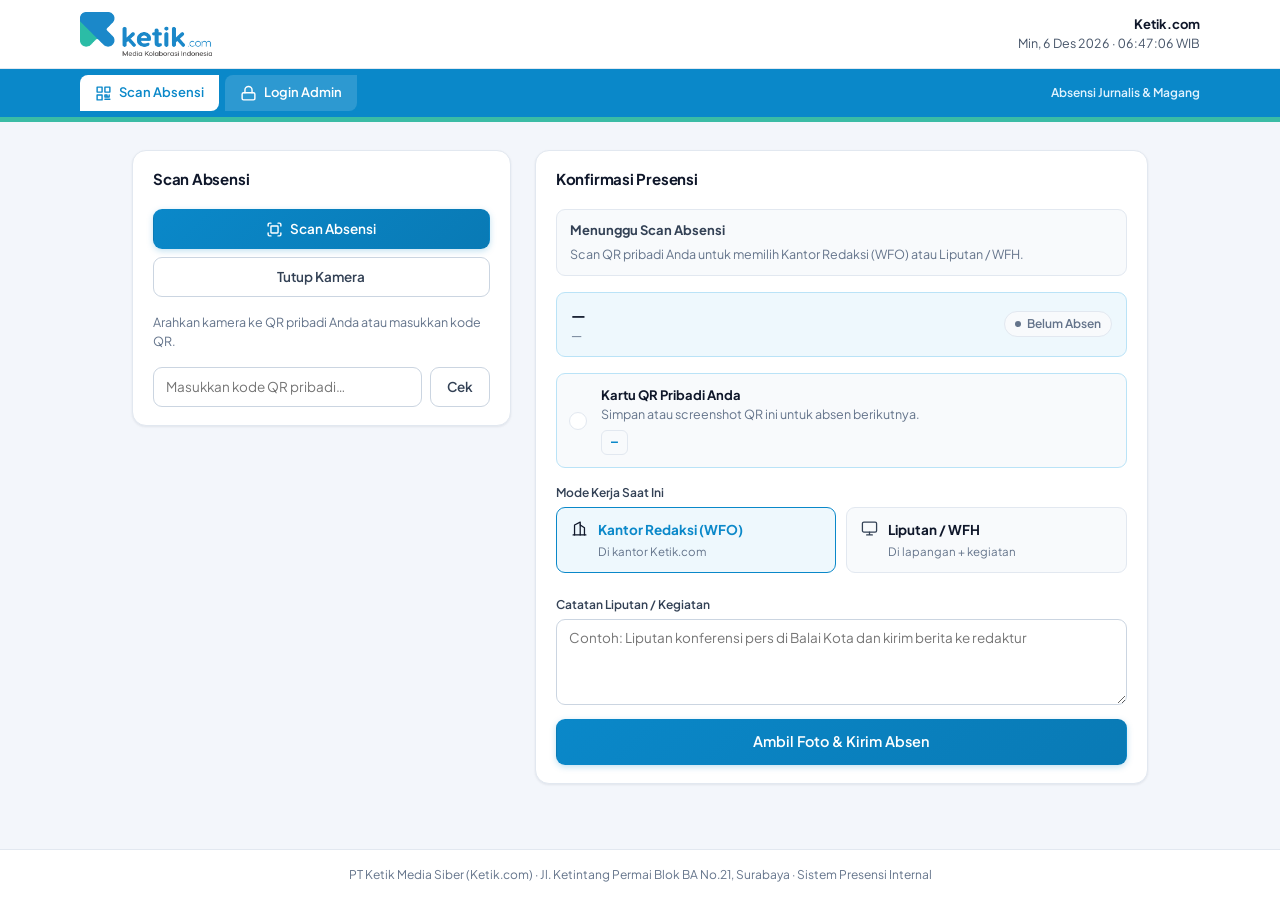
==== commit 4334783a: "feat(ketik): apply golden ratio layout, clean Scan Absensi screen, custom Anak Magang support, and f" ====
--- a/frontend/login.html
+++ b/frontend/login.html
@@ -3,7 +3,7 @@
 <head>
 <meta charset="utf-8">
 <meta name="viewport" content="width=device-width, initial-scale=1">
-<title>Presensi Redaksi &amp; Portal Admin · Ketik.com</title>
+<title>Scan Absensi · Ketik.com</title>
 <link rel="icon" href="assets/img/ketik-icon.png" type="image/png">
 <script>
   document.documentElement.dataset.theme =
@@ -20,7 +20,7 @@
         <img src="assets/img/ketik-logo.png" alt="Ketik.com — Media Kolaborasi Indonesia">
       </div>
       <div class="ketik-header-meta">
-        <strong>Portal Presensi Redaksi &amp; Liputan</strong>
+        <strong>Ketik.com</strong>
         <span class="tabular" id="portal-clock">PT Ketik Media Siber · Surabaya</span>
       </div>
     </div>
@@ -31,14 +31,14 @@
       <div class="ketik-tabs">
         <button type="button" class="ketik-tab active" id="tab-qr" data-tab="qr">
           <svg class="ico" viewBox="0 0 24 24" width="16" height="16" fill="none" stroke="currentColor" stroke-width="2" stroke-linecap="round" stroke-linejoin="round"><rect x="3" y="3" width="7" height="7"/><rect x="14" y="3" width="7" height="7"/><rect x="3" y="14" width="7" height="7"/><path d="M14 14h3v3h-3zM20 14v3h-3M14 20h7"/></svg>
-          <span>Presensi Scan QR</span>
+          <span>Scan Absensi</span>
         </button>
         <button type="button" class="ketik-tab" id="tab-admin" data-tab="admin">
           <svg class="ico" viewBox="0 0 24 24" width="16" height="16" fill="none" stroke="currentColor" stroke-width="2" stroke-linecap="round" stroke-linejoin="round"><rect x="3" y="11" width="18" height="10" rx="2"/><path d="M7 11V7a5 5 0 0 1 10 0v4"/></svg>
           <span>Login Admin</span>
         </button>
       </div>
-      <span class="ketik-nav-tag">Media Kolaborasi Indonesia</span>
+      <span class="ketik-nav-tag">Absensi Jurnalis &amp; Magang</span>
     </div>
   </nav>
 
@@ -47,11 +47,7 @@
       <div class="ketik-portal-grid">
         <div class="glass card stack">
           <div class="card-head" style="margin-bottom:4px">
-            <div>
-              <h2>1. Pindai Kartu QR Pribadi</h2>
-              <p class="muted small">Khusus karyawan redaksi &amp; reporter liputan di lapangan (tanpa login)</p>
-            </div>
-            <span class="shift-tag">QR Pribadi</span>
+            <h2>Scan Absensi</h2>
           </div>
 
           <div class="cam-wrap" id="qr-cam-box" hidden>
@@ -60,20 +56,18 @@
           </div>
 
           <div style="display:flex;gap:8px;flex-wrap:wrap">
-            <button type="button" class="btn btn-primary" id="qr-scan-start">
+            <button type="button" class="btn btn-primary btn-block" id="qr-scan-start">
               <svg class="ico" viewBox="0 0 24 24" width="16" height="16" fill="none" stroke="currentColor" stroke-width="2" stroke-linecap="round" stroke-linejoin="round"><path d="M3 7V5a2 2 0 0 1 2-2h2M17 3h2a2 2 0 0 1 2 2v2M21 17v2a2 2 0 0 1-2 2h-2M7 21H5a2 2 0 0 1-2-2v-2"/><rect x="7" y="7" width="10" height="10" rx="1"/></svg>
-              <span>Aktifkan Kamera Scan QR</span>
+              <span>Scan Absensi</span>
             </button>
-            <button type="button" class="btn btn-secondary" id="qr-scan-stop" hidden>Hentikan Kamera</button>
-          </div>
-          <p class="muted small" id="qr-scan-status">Klik tombol di atas untuk memindai QR Kartu Pers Anda, atau ketik kode QR di bawah.</p>
-
-          <div class="auth-divider">atau masukkan kode QR pribadi</div>
+            <button type="button" class="btn btn-secondary btn-block" id="qr-scan-stop" hidden>Tutup Kamera</button>
+          </div>
+          <p class="muted small" id="qr-scan-status">Arahkan kamera ke QR pribadi Anda atau masukkan kode QR.</p>
 
           <form id="qr-manual-form" class="form" style="gap:10px">
             <div style="display:flex;gap:8px">
-              <input type="text" id="qr-manual-code" placeholder="Contoh: KTK-XXXX..." autocomplete="off">
-              <button type="submit" class="btn btn-secondary" id="qr-lookup-btn">Cek QR</button>
+              <input type="text" id="qr-manual-code" placeholder="Masukkan kode QR pribadi…" autocomplete="off">
+              <button type="submit" class="btn btn-secondary" id="qr-lookup-btn">Cek</button>
             </div>
           </form>
 
@@ -82,17 +76,12 @@
 
         <div class="glass card stack" id="qr-action-card">
           <div class="card-head" style="margin-bottom:4px">
-            <div>
-              <h2>2. Konfirmasi Mode &amp; Presensi</h2>
-              <p class="muted small">Identitas karyawan akan muncul otomatis setelah QR valid</p>
-            </div>
+            <h2>Konfirmasi Presensi</h2>
           </div>
 
           <div id="qr-placeholder" class="activity-box">
-            <strong>Menunggu Scan QR Pribadi</strong>
-            <p class="muted small" style="margin-top:4px">
-              Scan QR pribadi Anda di sebelah kiri untuk memilih mode <b>Kantor Redaksi (WFO)</b> atau <b>Liputan Lapangan / WFH</b>, lalu ambil foto bukti &amp; kirim absen.
-            </p>
+            <strong>Menunggu Scan Absensi</strong>
+            <p class="muted small" style="margin-top:4px">Scan QR pribadi Anda untuk memilih Kantor Redaksi (WFO) atau Liputan / WFH.</p>
           </div>
 
           <div id="qr-emp-panel" class="stack" hidden>
--- a/frontend/assets/css/app.css
+++ b/frontend/assets/css/app.css
@@ -220,8 +220,8 @@
   align-items: center;
   justify-content: center;
   gap: 7px;
-  min-height: 38px;
-  padding: 0 15px;
+  min-height: 40px;
+  padding: 0 16px;
   border-radius: var(--radius-control);
   border: 1px solid transparent;
   font: inherit;
@@ -275,7 +275,7 @@
 }
 input, select, textarea {
   width: 100%;
-  min-height: 39px;
+  min-height: 40px;
   padding: 8px 12px;
   color: var(--text);
   background: var(--input-bg);
@@ -590,14 +590,14 @@
 .ketik-portal-main {
   flex: 1;
   width: 100%;
-  max-width: 1120px;
+  max-width: 1080px;
   margin: 0 auto;
-  padding: 24px clamp(16px, 4vw, 32px) 48px;
+  padding: 28px clamp(16px, 4vw, 32px) 48px;
 }
 .ketik-portal-grid {
   display: grid;
-  grid-template-columns: minmax(300px, 1fr) minmax(320px, 1.15fr);
-  gap: 20px;
+  grid-template-columns: minmax(300px, 1fr) minmax(340px, 1.618fr);
+  gap: 24px;
   align-items: start;
 }
 .ketik-admin-wrap {
@@ -1117,7 +1117,7 @@
 
 .main {
   padding: 24px clamp(16px, 3vw, 32px) 72px;
-  max-width: 1360px;
+  max-width: 1280px;
   width: 100%;
   margin: 0 auto;
 }
@@ -1508,8 +1508,8 @@
 /* ---------- Grafik Dasbor ---------- */
 .dash-charts-grid {
   display: grid;
-  grid-template-columns: minmax(290px, 0.95fr) minmax(360px, 1.45fr);
-  gap: 16px;
+  grid-template-columns: minmax(290px, 1fr) minmax(360px, 1.618fr);
+  gap: 20px;
 }
 .donut-layout {
   display: flex;
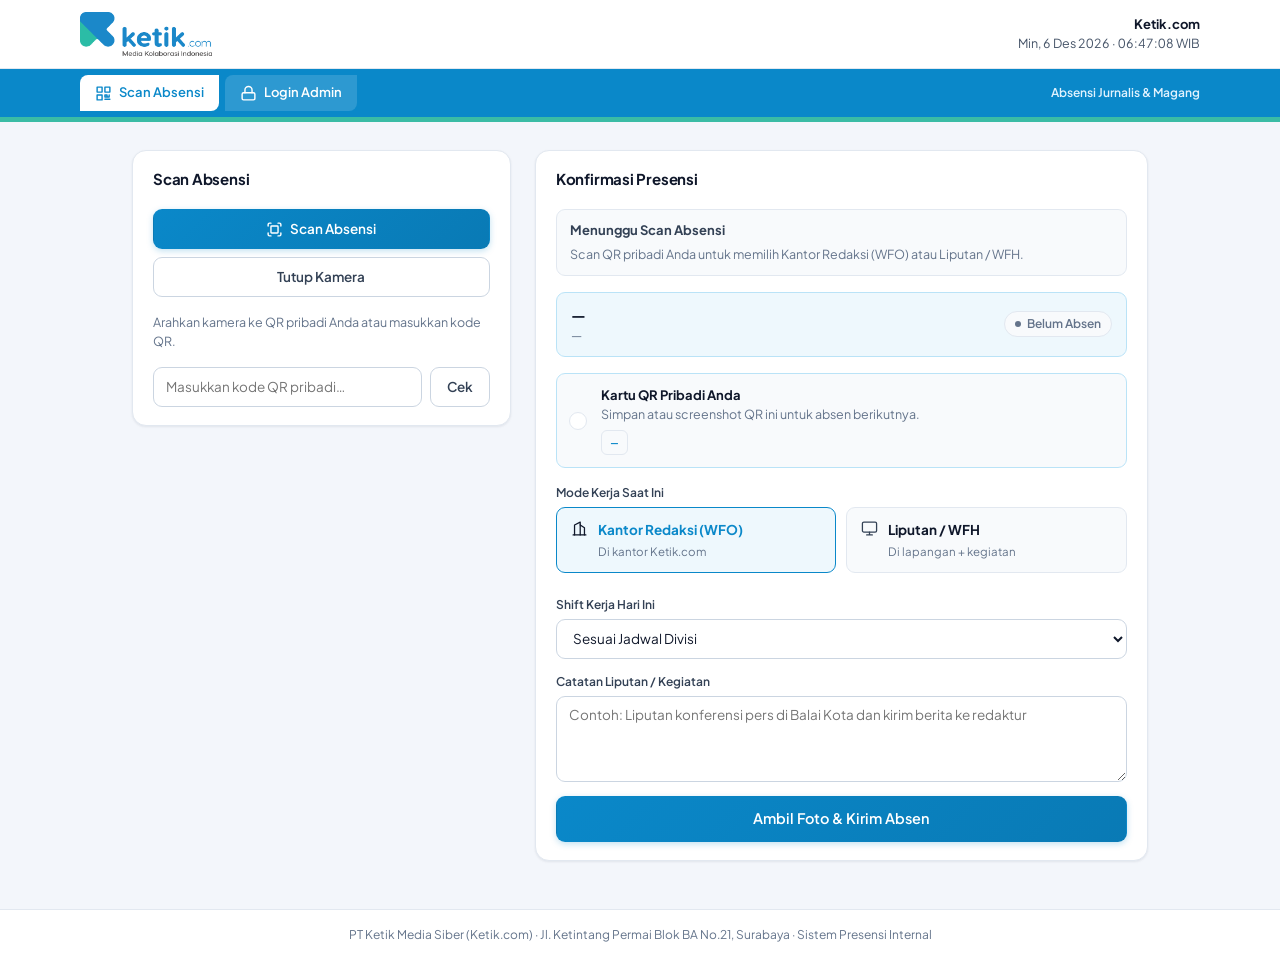
==== commit 476bcc76: "feat(schedule): add automatic division schedules and optional shift selection without reason" ====
--- a/frontend/login.html
+++ b/frontend/login.html
@@ -126,6 +126,13 @@
                 <div class="muted small" id="qr-mode-hint" style="margin-top:4px"></div>
               </div>
 
+              <label class="field" id="qr-shift-wrap">
+                <span>Shift Kerja Hari Ini</span>
+                <select id="qr-shift">
+                  <option value="">Sesuai Jadwal Divisi</option>
+                </select>
+              </label>
+
               <label class="field">
                 <span id="qr-keg-label">Catatan Liputan / Kegiatan</span>
                 <textarea id="qr-kegiatan" placeholder="Contoh: Liputan konferensi pers di Balai Kota dan kirim berita ke redaktur"></textarea>
@@ -287,8 +294,19 @@
       byId('qr-submit-err').hidden = true;
       byId('qr-submit-ok').hidden = true;
 
+      const jDiv = data.jadwal_divisi || {};
+      const schedLabel = jDiv.jam_masuk && jDiv.jam_pulang ? ` · ${jDiv.jam_masuk}–${jDiv.jam_pulang} WIB` : '';
       byId('qr-emp-nama').textContent = k.nama;
-      byId('qr-emp-meta').textContent = `${k.tim}${k.jabatan ? ' · ' + k.jabatan : ''}`;
+      byId('qr-emp-meta').textContent = `${k.tim}${k.jabatan ? ' · ' + k.jabatan : ''}${schedLabel}`;
+
+      const shiftSel = byId('qr-shift');
+      if (shiftSel) {
+        const divOpt = `<option value="">Sesuai Divisi (${jDiv.jam_masuk || '08:00'}–${jDiv.jam_pulang || '17:00'})</option>`;
+        const shiftOpts = (data.shifts || []).map((s) => `<option value="${s.id}">${s.nama} (${s.jam_masuk}–${s.jam_pulang})</option>`).join('');
+        shiftSel.innerHTML = divOpt + shiftOpts;
+        shiftSel.value = '';
+      }
+
       const digiBox = byId('qr-digital-card');
       if (digiBox && window.qrcode && activeQrCode) {
         try {
@@ -307,16 +325,18 @@
         byId('qr-done-box').hidden = true;
         byId('qr-form-box').hidden = false;
         byId('qr-mode-wrap').hidden = false;
+        if (byId('qr-shift-wrap')) byId('qr-shift-wrap').hidden = false;
         byId('qr-kegiatan').value = '';
         selectedMode = 'wfo';
         byId('qr-mode-switch').querySelectorAll('[data-mode]').forEach((b) => b.classList.toggle('active', b.dataset.mode === 'wfo'));
         byId('qr-submit-btn').textContent = 'Ambil Foto & Kirim Absen Masuk';
       } else if (h.state === 'out') {
         badgeEl.className = 'badge badge-hadir';
-        badgeEl.textContent = `Masuk ${String(h.jam_masuk || '').slice(0, 5)}`;
+        badgeEl.textContent = `Masuk ${String(h.jam_masuk || '').slice(0, 5)}${h.shift_nama ? ' · ' + h.shift_nama : ''}`;
         byId('qr-done-box').hidden = true;
         byId('qr-form-box').hidden = false;
         byId('qr-mode-wrap').hidden = true;
+        if (byId('qr-shift-wrap')) byId('qr-shift-wrap').hidden = true;
         selectedMode = (h.mode || 'wfo') === 'wfh' ? 'wfh' : 'wfo';
         byId('qr-kegiatan').value = h.kegiatan || '';
         byId('qr-submit-btn').textContent = 'Ambil Foto & Kirim Absen Pulang';
@@ -438,6 +458,7 @@
         const payload = {
           kode_qr: activeQrCode,
           mode: modeUsed,
+          shift_id: activeLookup.hari_ini.state === 'in' && byId('qr-shift') ? (Number(byId('qr-shift').value) || 0) : 0,
           kegiatan: kegiatanVal,
           foto: shot.foto,
           palsu: !!shot.palsu
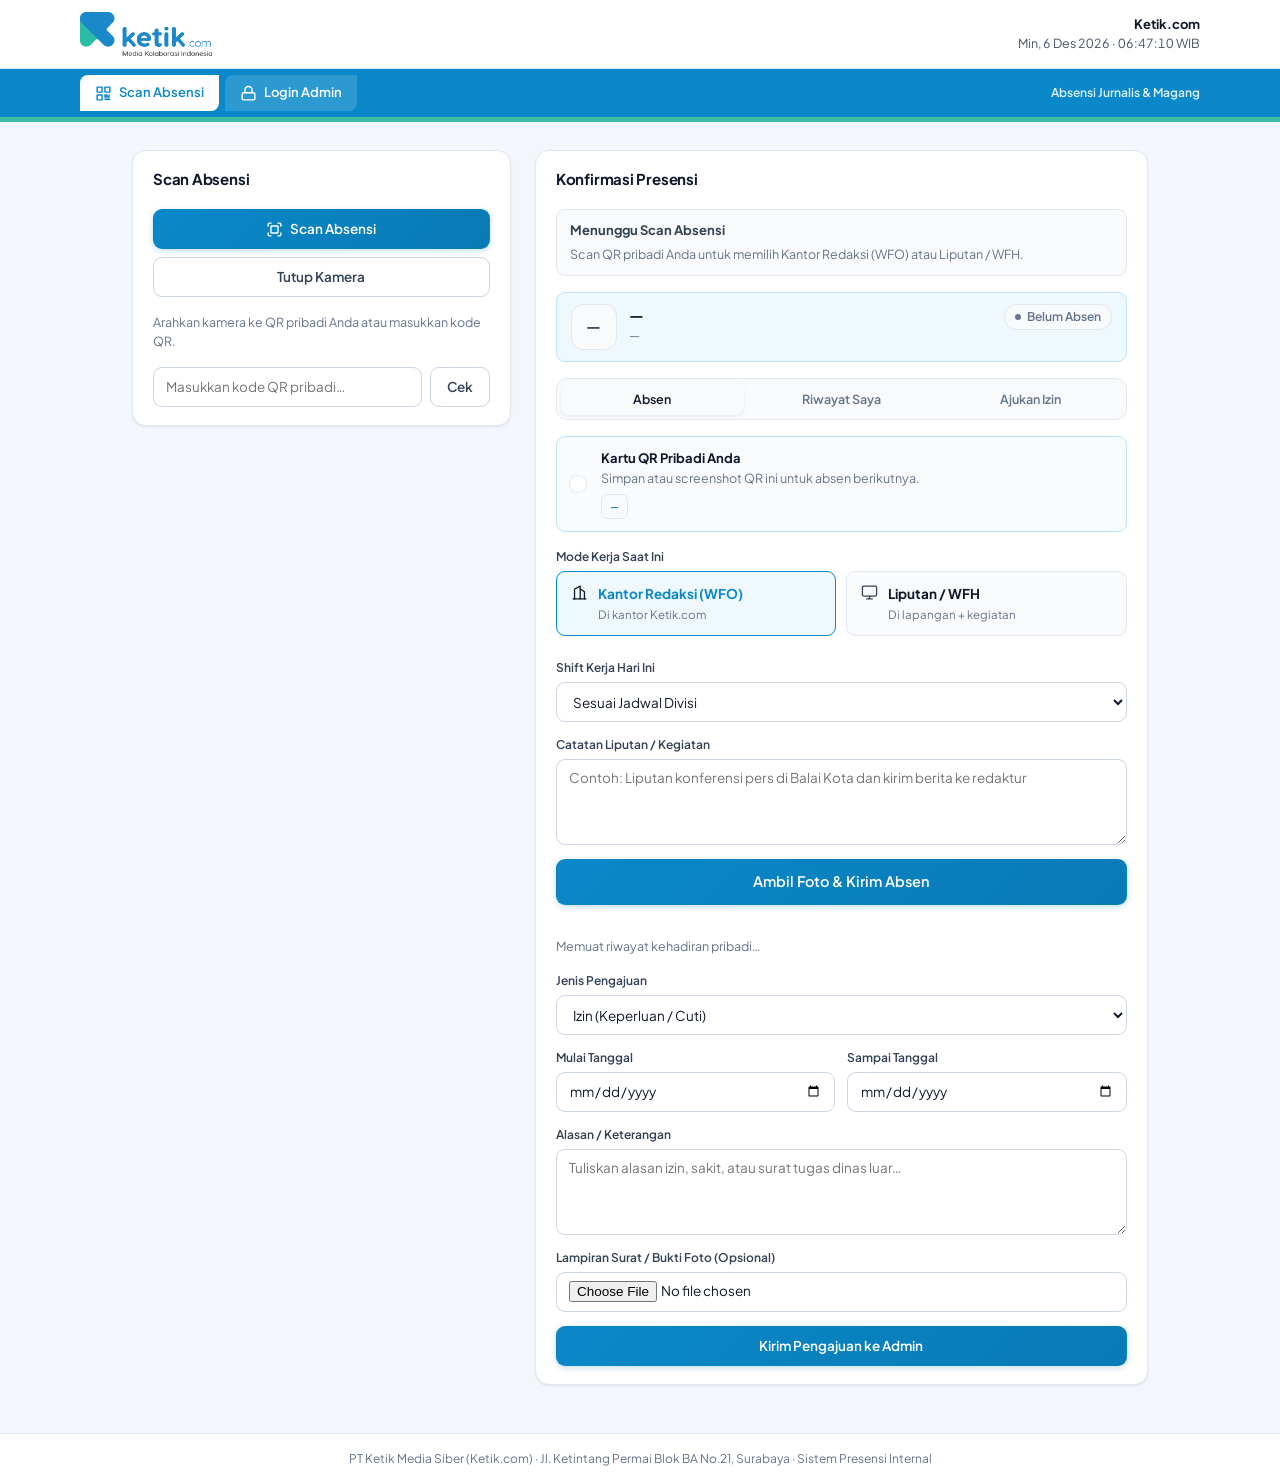
==== commit 6d0d0c4f: "feat: align fullstack attendance portal and admin dashboard with PRD v1.1" ====
--- a/frontend/login.html
+++ b/frontend/login.html
@@ -12,6 +12,44 @@
 <link rel="preconnect" href="https://fonts.googleapis.com">
 <link href="https://fonts.googleapis.com/css2?family=Plus+Jakarta+Sans:wght@400;500;600;700&display=swap" rel="stylesheet">
 <link rel="stylesheet" href="assets/css/app.css">
+<style>
+  .qr-profile-head {
+    display: flex; align-items: center; gap: 12px; flex: 1; min-width: 0;
+  }
+  .qr-avatar-box {
+    width: 46px; height: 46px; border-radius: 12px; overflow: hidden; flex-shrink: 0;
+    background: var(--surface-subtle); border: 1px solid var(--panel-border);
+    display: grid; place-items: center; font-weight: 700; font-size: 15px; color: var(--brand);
+  }
+  .qr-avatar-box img { width: 100%; height: 100%; object-fit: cover; display: block; }
+  .qr-self-tabs {
+    display: flex; gap: 6px; padding: 4px; border-radius: 11px;
+    background: var(--surface-subtle); border: 1px solid var(--panel-border);
+  }
+  .qr-self-tab {
+    flex: 1; border: 0; background: transparent; color: var(--text-muted);
+    font: inherit; font-size: 12.5px; font-weight: 600; padding: 7px 10px;
+    border-radius: 8px; cursor: pointer; transition: .15s ease;
+  }
+  .qr-self-tab.active {
+    background: var(--surface); color: var(--text); box-shadow: 0 1px 3px rgba(15,23,42,.08);
+  }
+  .qr-tag-row { display: flex; gap: 6px; flex-wrap: wrap; align-items: center; margin-top: 4px; }
+  .qr-hist-item {
+    display: flex; justify-content: space-between; align-items: center; gap: 10px;
+    padding: 9px 11px; border-radius: 10px; border: 1px solid var(--panel-border);
+    background: var(--surface-subtle); font-size: 12.5px;
+  }
+  .qr-ringkasan-strip {
+    display: grid; grid-template-columns: repeat(3, minmax(0, 1fr)); gap: 8px;
+  }
+  .qr-ring-box {
+    padding: 8px 10px; border-radius: 10px; background: var(--surface-subtle);
+    border: 1px solid var(--panel-border); text-align: center;
+  }
+  .qr-ring-box b { display: block; font-size: 16px; color: var(--text); }
+  .qr-ring-box span { font-size: 11px; color: var(--text-muted); }
+</style>
 </head>
 <body class="ketik-portal-body">
   <header class="ketik-header">
@@ -85,66 +123,111 @@
           </div>
 
           <div id="qr-emp-panel" class="stack" hidden>
-            <div class="config-summary" style="justify-content:space-between">
-              <div>
-                <div style="font-weight:700;font-size:15px;color:var(--text)" id="qr-emp-nama">—</div>
-                <div class="small muted" id="qr-emp-meta">—</div>
+            <div class="config-summary" style="justify-content:space-between;align-items:flex-start;gap:10px">
+              <div class="qr-profile-head">
+                <div class="qr-avatar-box" id="qr-emp-avatar">—</div>
+                <div style="min-width:0">
+                  <div style="font-weight:700;font-size:15px;color:var(--text)" id="qr-emp-nama">—</div>
+                  <div class="small muted" id="qr-emp-meta">—</div>
+                  <div class="qr-tag-row" id="qr-emp-tags"></div>
+                </div>
               </div>
               <span class="badge badge-netral" id="qr-emp-badge">Belum Absen</span>
             </div>
 
-            <div id="qr-digital-card" class="qr-digital-mini" hidden>
-              <div class="qr-holder" id="qr-digital-svg" style="padding:8px"></div>
-              <div style="min-width:0">
-                <div style="font-weight:700;font-size:13px;color:var(--text)">Kartu QR Pribadi Anda</div>
-                <div class="small muted">Simpan atau screenshot QR ini untuk absen berikutnya.</div>
-                <div class="qr-code-pill" id="qr-digital-code" style="margin-top:6px">—</div>
+            <div class="qr-self-tabs" role="tablist" aria-label="Menu Anggota">
+              <button type="button" class="qr-self-tab active" data-qtab="absen">Absen</button>
+              <button type="button" class="qr-self-tab" data-qtab="riwayat">Riwayat Saya</button>
+              <button type="button" class="qr-self-tab" data-qtab="izin">Ajukan Izin</button>
+            </div>
+
+            <div id="qr-tab-absen" class="stack">
+              <div id="qr-digital-card" class="qr-digital-mini" hidden>
+                <div class="qr-holder" id="qr-digital-svg" style="padding:8px"></div>
+                <div style="min-width:0">
+                  <div style="font-weight:700;font-size:13px;color:var(--text)">Kartu QR Pribadi Anda</div>
+                  <div class="small muted">Simpan atau screenshot QR ini untuk absen berikutnya.</div>
+                  <div class="qr-code-pill" id="qr-digital-code" style="margin-top:6px">—</div>
+                </div>
+              </div>
+
+              <div id="qr-done-box" class="alert alert-ok" hidden></div>
+
+              <div id="qr-form-box" class="form">
+                <div class="field" id="qr-mode-wrap">
+                  <span>Mode Kerja Saat Ini</span>
+                  <div class="mode-switch" id="qr-mode-switch">
+                    <button type="button" class="mode-opt active" data-mode="wfo">
+                      <svg class="ico" viewBox="0 0 24 24" width="18" height="18" fill="none" stroke="currentColor" stroke-width="1.8" stroke-linecap="round" stroke-linejoin="round"><path d="M3 21h18"/><path d="M5 21V7l8-4v18"/><path d="M19 21V11l-6-4"/></svg>
+                      <div>
+                        <span class="mode-opt-title">Kantor Redaksi (WFO)</span>
+                        <span class="mode-opt-desc">Di kantor Ketik.com</span>
+                      </div>
+                    </button>
+                    <button type="button" class="mode-opt" data-mode="wfh">
+                      <svg class="ico" viewBox="0 0 24 24" width="18" height="18" fill="none" stroke="currentColor" stroke-width="1.8" stroke-linecap="round" stroke-linejoin="round"><rect x="2" y="3" width="20" height="14" rx="2"/><path d="M8 21h8M12 17v4"/></svg>
+                      <div>
+                        <span class="mode-opt-title">Liputan / WFH</span>
+                        <span class="mode-opt-desc">Di lapangan + kegiatan</span>
+                      </div>
+                    </button>
+                  </div>
+                  <div class="muted small" id="qr-mode-hint" style="margin-top:4px"></div>
+                </div>
+
+                <label class="field" id="qr-shift-wrap">
+                  <span>Shift Kerja Hari Ini</span>
+                  <select id="qr-shift">
+                    <option value="">Sesuai Jadwal Divisi</option>
+                  </select>
+                </label>
+
+                <label class="field">
+                  <span id="qr-keg-label">Catatan Liputan / Kegiatan</span>
+                  <textarea id="qr-kegiatan" placeholder="Contoh: Liputan konferensi pers di Balai Kota dan kirim berita ke redaktur"></textarea>
+                </label>
+
+                <div id="qr-submit-err" class="alert alert-error" hidden></div>
+                <div id="qr-submit-ok" class="alert alert-ok" hidden></div>
+
+                <button type="button" class="btn btn-primary btn-lg btn-block" id="qr-submit-btn">
+                  Ambil Foto &amp; Kirim Absen
+                </button>
               </div>
             </div>
 
-            <div id="qr-done-box" class="alert alert-ok" hidden></div>
-
-            <div id="qr-form-box" class="form">
-              <div class="field" id="qr-mode-wrap">
-                <span>Mode Kerja Saat Ini</span>
-                <div class="mode-switch" id="qr-mode-switch">
-                  <button type="button" class="mode-opt active" data-mode="wfo">
-                    <svg class="ico" viewBox="0 0 24 24" width="18" height="18" fill="none" stroke="currentColor" stroke-width="1.8" stroke-linecap="round" stroke-linejoin="round"><path d="M3 21h18"/><path d="M5 21V7l8-4v18"/><path d="M19 21V11l-6-4"/></svg>
-                    <div>
-                      <span class="mode-opt-title">Kantor Redaksi (WFO)</span>
-                      <span class="mode-opt-desc">Di kantor Ketik.com</span>
-                    </div>
-                  </button>
-                  <button type="button" class="mode-opt" data-mode="wfh">
-                    <svg class="ico" viewBox="0 0 24 24" width="18" height="18" fill="none" stroke="currentColor" stroke-width="1.8" stroke-linecap="round" stroke-linejoin="round"><rect x="2" y="3" width="20" height="14" rx="2"/><path d="M8 21h8M12 17v4"/></svg>
-                    <div>
-                      <span class="mode-opt-title">Liputan / WFH</span>
-                      <span class="mode-opt-desc">Di lapangan + kegiatan</span>
-                    </div>
-                  </button>
-                </div>
-                <div class="muted small" id="qr-mode-hint" style="margin-top:4px"></div>
+            <div id="qr-tab-riwayat" class="stack" hidden>
+              <div id="qr-riwayat-summary" class="qr-ringkasan-strip"></div>
+              <div id="qr-riwayat-list" class="stack" style="gap:8px;max-height:280px;overflow:auto">
+                <p class="muted small">Memuat riwayat kehadiran pribadi…</p>
               </div>
-
-              <label class="field" id="qr-shift-wrap">
-                <span>Shift Kerja Hari Ini</span>
-                <select id="qr-shift">
-                  <option value="">Sesuai Jadwal Divisi</option>
+            </div>
+
+            <form id="qr-tab-izin" class="form" hidden>
+              <label class="field">
+                <span>Jenis Pengajuan</span>
+                <select id="qi-jenis">
+                  <option value="izin">Izin (Keperluan / Cuti)</option>
+                  <option value="sakit">Sakit</option>
+                  <option value="dinas_luar">Dinas Luar / Liputan Khusus</option>
                 </select>
               </label>
-
+              <div class="field-row">
+                <label class="field"><span>Mulai Tanggal</span><input type="date" id="qi-mulai" required></label>
+                <label class="field"><span>Sampai Tanggal</span><input type="date" id="qi-sampai" required></label>
+              </div>
               <label class="field">
-                <span id="qr-keg-label">Catatan Liputan / Kegiatan</span>
-                <textarea id="qr-kegiatan" placeholder="Contoh: Liputan konferensi pers di Balai Kota dan kirim berita ke redaktur"></textarea>
+                <span>Alasan / Keterangan</span>
+                <textarea id="qi-catatan" required placeholder="Tuliskan alasan izin, sakit, atau surat tugas dinas luar…"></textarea>
               </label>
-
-              <div id="qr-submit-err" class="alert alert-error" hidden></div>
-              <div id="qr-submit-ok" class="alert alert-ok" hidden></div>
-
-              <button type="button" class="btn btn-primary btn-lg btn-block" id="qr-submit-btn">
-                Ambil Foto &amp; Kirim Absen
-              </button>
-            </div>
+              <label class="field">
+                <span>Lampiran Surat / Bukti Foto (Opsional)</span>
+                <input type="file" id="qi-foto" accept="image/png,image/jpeg,image/webp">
+              </label>
+              <div id="qi-err" class="alert alert-error" hidden></div>
+              <div id="qi-ok" class="alert alert-ok" hidden></div>
+              <button type="submit" class="btn btn-primary btn-block" id="qi-submit">Kirim Pengajuan ke Admin</button>
+            </form>
           </div>
         </div>
       </div>
@@ -268,6 +351,77 @@
     let activeQrCode = '';
     let activeLookup = null;
     let selectedMode = 'wfo';
+    let activeQTab = 'absen';
+
+    const escHtml = (s) => String(s ?? '').replace(/[&<>"']/g, (c) => ({ '&': '&amp;', '<': '&lt;', '>': '&gt;', '"': '&quot;', "'": '&#39;' }[c]));
+    function localTodayISO() {
+      const d = new Date();
+      return `${d.getFullYear()}-${String(d.getMonth() + 1).padStart(2, '0')}-${String(d.getDate()).padStart(2, '0')}`;
+    }
+    function resizeImageFile(file) {
+      return new Promise((resolve, reject) => {
+        const reader = new FileReader();
+        reader.onerror = () => reject(new Error('Gagal membaca file gambar.'));
+        reader.onload = () => {
+          const img = new Image();
+          img.onerror = () => reject(new Error('File bukan gambar valid.'));
+          img.onload = () => {
+            const maxDim = 900;
+            const scale = Math.min(1, maxDim / Math.max(img.width, img.height));
+            const w = Math.max(1, Math.round(img.width * scale));
+            const h = Math.max(1, Math.round(img.height * scale));
+            const c = document.createElement('canvas');
+            c.width = w; c.height = h;
+            c.getContext('2d').drawImage(img, 0, 0, w, h);
+            resolve(c.toDataURL('image/jpeg', 0.82));
+          };
+          img.src = reader.result;
+        };
+        reader.readAsDataURL(file);
+      });
+    }
+
+    function switchQTab(tab) {
+      activeQTab = tab;
+      document.querySelectorAll('[data-qtab]').forEach((b) => b.classList.toggle('active', b.dataset.qtab === tab));
+      byId('qr-tab-absen').hidden = tab !== 'absen';
+      byId('qr-tab-riwayat').hidden = tab !== 'riwayat';
+      byId('qr-tab-izin').hidden = tab !== 'izin';
+      if (tab === 'riwayat' && activeQrCode) loadSelfRiwayat();
+    }
+    document.querySelectorAll('[data-qtab]').forEach((b) => {
+      b.addEventListener('click', () => switchQTab(b.dataset.qtab));
+    });
+
+    async function loadSelfRiwayat() {
+      if (!activeQrCode) return;
+      const listEl = byId('qr-riwayat-list');
+      const sumEl = byId('qr-riwayat-summary');
+      listEl.innerHTML = '<p class="muted small">Memuat riwayat kehadiran…</p>';
+      try {
+        const res = await Api.post('qr.riwayat', { kode_qr: activeQrCode });
+        const d = res.data || {};
+        const r = d.ringkasan || {};
+        sumEl.innerHTML = `
+          <div class="qr-ring-box"><b>${r.hadir || 0}</b><span>Tepat Waktu</span></div>
+          <div class="qr-ring-box"><b>${r.terlambat || 0}</b><span>Terlambat</span></div>
+          <div class="qr-ring-box"><b>${r.izin_sakit || 0}</b><span>Izin / Sakit</span></div>`;
+        const rows = d.riwayat || [];
+        const labelStatus = { hadir: 'Tepat Waktu', terlambat: 'Terlambat', izin: 'Izin', sakit: 'Sakit', alpa: 'Alpa' };
+        listEl.innerHTML = rows.length ? rows.map((x) => {
+          const apv = x.approval_status && x.approval_status !== 'disetujui' ? ` (${escHtml(x.approval_status)})` : '';
+          return `<div class="qr-hist-item">
+            <div>
+              <div style="font-weight:700">${escHtml(x.tanggal)}</div>
+              <div class="muted small">Masuk ${escHtml((x.jam_masuk || '').slice(0, 5) || '—')} · Pulang ${escHtml((x.jam_pulang || '').slice(0, 5) || '—')}${apv}</div>
+            </div>
+            <span class="badge badge-${escHtml(x.status || 'netral')}">${escHtml(labelStatus[x.status] || x.status)}</span>
+          </div>`;
+        }).join('') : '<p class="muted small">Belum ada riwayat kehadiran 14 hari terakhir.</p>';
+      } catch (err) {
+        listEl.innerHTML = `<p class="muted small">${escHtml(err.message || 'Gagal memuat riwayat.')}</p>`;
+      }
+    }
 
     function updateModeHint() {
       if (!activeLookup) return;
@@ -293,11 +447,31 @@
       byId('qr-emp-panel').hidden = false;
       byId('qr-submit-err').hidden = true;
       byId('qr-submit-ok').hidden = true;
+      byId('qi-err').hidden = true;
+      byId('qi-ok').hidden = true;
+      byId('qi-mulai').value = localTodayISO();
+      byId('qi-sampai').value = localTodayISO();
+      switchQTab('absen');
+
+      const avatarBox = byId('qr-emp-avatar');
+      if (k.foto_url) {
+        avatarBox.innerHTML = `<img src="${escHtml(k.foto_url)}" alt="${escHtml(k.nama)}">`;
+      } else {
+        const parts = String(k.nama || '').trim().split(/\s+/).filter(Boolean);
+        avatarBox.textContent = parts.length >= 2 ? (parts[0][0] + parts[1][0]).toUpperCase() : String(k.nama || '?').slice(0, 2).toUpperCase();
+      }
 
       const jDiv = data.jadwal_divisi || {};
       const schedLabel = jDiv.jam_masuk && jDiv.jam_pulang ? ` · ${jDiv.jam_masuk}–${jDiv.jam_pulang} WIB` : '';
       byId('qr-emp-nama').textContent = k.nama;
       byId('qr-emp-meta').textContent = `${k.tim}${k.jabatan ? ' · ' + k.jabatan : ''}${schedLabel}`;
+
+      const tagsEl = byId('qr-emp-tags');
+      const tipeBadge = k.tipe === 'magang'
+        ? `<span class="badge badge-izin">Magang${k.tgl_selesai ? ' · s/d ' + escHtml(k.tgl_selesai) : ''}</span>`
+        : `<span class="badge badge-netral">Karyawan</span>`;
+      const anomBadge = h.anomali ? `<span class="badge badge-terlambat">Anomali: ${escHtml(h.anomali)}</span>` : '';
+      tagsEl.innerHTML = tipeBadge + anomBadge;
 
       const shiftSel = byId('qr-shift');
       if (shiftSel) {
@@ -458,6 +632,7 @@
         const payload = {
           kode_qr: activeQrCode,
           mode: modeUsed,
+          expected_state: activeLookup.hari_ini.state,
           shift_id: activeLookup.hari_ini.state === 'in' && byId('qr-shift') ? (Number(byId('qr-shift').value) || 0) : 0,
           kegiatan: kegiatanVal,
           foto: shot.foto,
@@ -482,6 +657,51 @@
       }
     });
 
+    byId('qr-tab-izin').addEventListener('submit', async (e) => {
+      e.preventDefault();
+      if (!activeQrCode) return;
+      const errEl = byId('qi-err');
+      const okEl = byId('qi-ok');
+      const btn = byId('qi-submit');
+      errEl.hidden = true; okEl.hidden = true;
+      const mulai = byId('qi-mulai').value;
+      const sampai = byId('qi-sampai').value;
+      const catatan = byId('qi-catatan').value.trim();
+      if (!mulai || !sampai || sampai < mulai) {
+        errEl.textContent = 'Rentang tanggal tidak valid.';
+        errEl.hidden = false; return;
+      }
+      if (catatan.length < 3) {
+        errEl.textContent = 'Mohon isi alasan minimal 3 karakter.';
+        errEl.hidden = false; return;
+      }
+      btn.disabled = true;
+      try {
+        let foto = '';
+        const fInput = byId('qi-foto');
+        if (fInput && fInput.files && fInput.files[0]) {
+          foto = await resizeImageFile(fInput.files[0]);
+        }
+        const res = await Api.post('qr.izin', {
+          kode_qr: activeQrCode,
+          jenis: byId('qi-jenis').value,
+          mulai,
+          sampai,
+          catatan,
+          foto
+        });
+        okEl.textContent = res.pesan || 'Pengajuan izin dikirim ke Admin.';
+        okEl.hidden = false;
+        byId('qi-catatan').value = '';
+        if (fInput) fInput.value = '';
+      } catch (err) {
+        errEl.textContent = err.message || 'Gagal mengirim pengajuan.';
+        errEl.hidden = false;
+      } finally {
+        btn.disabled = false;
+      }
+    });
+
     // Jika karyawan membuka link Kartu QR Pribadi yang dikirim Admin (?kartu=... atau ?qr=...)
     const initQrParam = new URLSearchParams(location.search).get('kartu') || new URLSearchParams(location.search).get('qr') || '';
     if (initQrParam.trim()) {
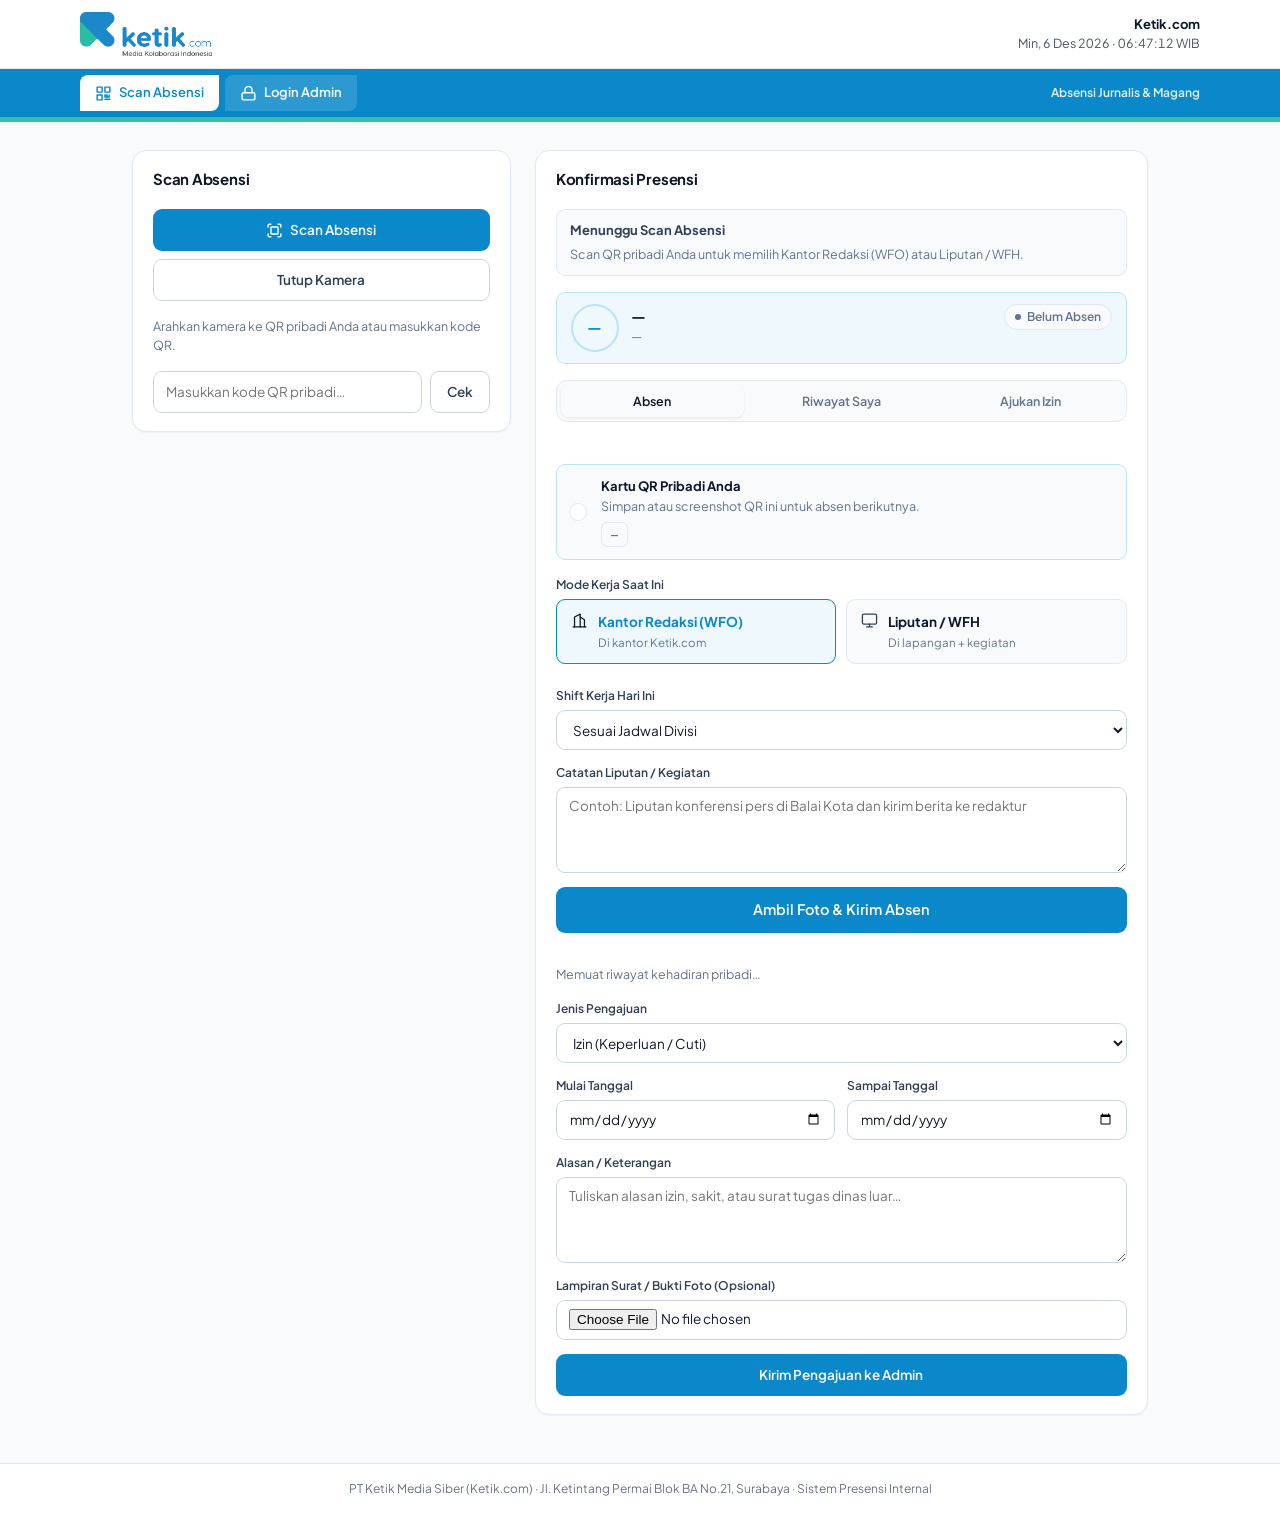
==== commit d2948381: "style: apply clean Ketik.com editorial UI across 6 core screens" ====
--- a/frontend/login.html
+++ b/frontend/login.html
@@ -17,9 +17,9 @@
     display: flex; align-items: center; gap: 12px; flex: 1; min-width: 0;
   }
   .qr-avatar-box {
-    width: 46px; height: 46px; border-radius: 12px; overflow: hidden; flex-shrink: 0;
-    background: var(--surface-subtle); border: 1px solid var(--panel-border);
-    display: grid; place-items: center; font-weight: 700; font-size: 15px; color: var(--brand);
+    width: 48px; height: 48px; border-radius: 50%; overflow: hidden; flex-shrink: 0;
+    background: var(--accent-soft); border: 2px solid var(--accent-border);
+    display: grid; place-items: center; font-weight: 700; font-size: 15px; color: var(--accent);
   }
   .qr-avatar-box img { width: 100%; height: 100%; object-fit: cover; display: block; }
   .qr-self-tabs {
@@ -142,6 +142,8 @@
             </div>
 
             <div id="qr-tab-absen" class="stack">
+              <div id="qr-confirm-box" class="qr-confirm-wrap" hidden></div>
+
               <div id="qr-digital-card" class="qr-digital-mini" hidden>
                 <div class="qr-holder" id="qr-digital-svg" style="padding:8px"></div>
                 <div style="min-width:0">
@@ -387,11 +389,70 @@
       byId('qr-tab-absen').hidden = tab !== 'absen';
       byId('qr-tab-riwayat').hidden = tab !== 'riwayat';
       byId('qr-tab-izin').hidden = tab !== 'izin';
+      if (tab === 'absen' && byId('qr-confirm-box')) {
+        if (!byId('qr-confirm-box').hidden && activeLookup?.hari_ini?.state !== 'done') {
+          byId('qr-confirm-box').hidden = true;
+          if (byId('qr-form-box') && activeLookup?.hari_ini?.state !== 'done') byId('qr-form-box').hidden = false;
+        }
+      }
       if (tab === 'riwayat' && activeQrCode) loadSelfRiwayat();
     }
     document.querySelectorAll('[data-qtab]').forEach((b) => {
       b.addEventListener('click', () => switchQTab(b.dataset.qtab));
     });
+
+    function showConfirmScreen(resData, prevLookup) {
+      const box = byId('qr-confirm-box');
+      if (!box) return;
+      const k = (activeLookup && activeLookup.karyawan) || (prevLookup && prevLookup.karyawan) || {};
+      const h = (activeLookup && activeLookup.hari_ini) || (prevLookup && prevLookup.hari_ini) || {};
+      const j = (activeLookup && activeLookup.jadwal_divisi) || (prevLookup && prevLookup.jadwal_divisi) || {};
+      const isAnomali = !!(resData?.anomali || h.anomali);
+      const isLate = (resData?.status || h.status) === 'terlambat';
+      const isWarn = isAnomali || isLate;
+      const jamTampil = String(resData?.jam_pulang || resData?.jam_masuk || h.jam_pulang || h.jam_masuk || '').slice(0, 5) || '--:--';
+      const tipeAksi = resData?.tipe === 'pulang' ? 'Absen pulang tercatat' : (resData?.tipe === 'duplikat_diabaikan' ? 'Presensi sudah tercatat' : 'Absen masuk tercatat');
+      const heading = isAnomali ? 'Tercatat di luar jadwal' : tipeAksi;
+      const badgeCls = isWarn ? 'badge-terlambat' : 'badge-hadir';
+      const badgeTxt = isAnomali ? 'Di luar jadwal' : (isLate ? 'Terlambat' : 'Tepat waktu');
+      const shiftLabel = resData?.shift_nama || h.shift_nama || j.shift_nama || 'Sesuai Divisi';
+      const jamJadwal = (resData?.jam_jadwal_masuk || j.jam_masuk || '08:00') + '–' + (resData?.jam_jadwal_pulang || j.jam_pulang || '17:00');
+      const avatarHtml = k.foto_url
+        ? `<img src="${escHtml(k.foto_url)}" alt="${escHtml(k.nama)}">`
+        : escHtml(String(k.nama || '?').trim().slice(0, 2).toUpperCase());
+      const iconHtml = isWarn
+        ? `<div class="qr-confirm-circle warn" aria-hidden="true">!</div>`
+        : `<div class="qr-confirm-circle ok" aria-hidden="true"><svg width="30" height="30" viewBox="0 0 24 24" fill="none" stroke="currentColor" stroke-width="2.8" stroke-linecap="round" stroke-linejoin="round"><path d="M5 12l5 5 9-10"/></svg></div>`;
+
+      box.innerHTML = `
+        ${iconHtml}
+        <h2 style="font-size:21px;margin:0">${escHtml(heading)}</h2>
+        <div class="qr-confirm-card">
+          <div class="qr-confirm-avatar">${avatarHtml}</div>
+          <div style="font-size:19px;font-weight:700;color:var(--text)">${escHtml(k.nama || 'Anggota')}</div>
+          <div class="muted small">${escHtml(k.tim || 'Redaksi')} · ${k.tipe === 'magang' ? 'Magang' : 'Karyawan'}</div>
+          <div style="font-size:13.5px;font-weight:600;color:var(--text-secondary)">${escHtml(shiftLabel)} · ${escHtml(jamJadwal)}</div>
+          <div class="qr-confirm-time">${escHtml(jamTampil)}</div>
+          <span class="badge ${badgeCls}">${escHtml(badgeTxt)}</span>
+          ${isWarn ? '<div class="muted small" style="margin-top:2px">Absen tetap tercatat dan akan ditinjau Admin.</div>' : ''}
+        </div>
+        <button type="button" class="btn btn-primary btn-block" id="qc-go-riwayat" style="min-height:44px">Riwayat saya</button>
+        <button type="button" class="btn btn-secondary btn-block" id="qc-go-izin" style="min-height:44px">${isWarn ? 'Ajukan izin / klarifikasi' : 'Ajukan izin'}</button>
+        ${h.state !== 'done' ? '<button type="button" class="btn btn-ghost btn-block" id="qc-back">Kembali ke Form Absen</button>' : ''}`;
+
+      byId('qr-form-box').hidden = true;
+      byId('qr-done-box').hidden = true;
+      byId('qr-digital-card').hidden = true;
+      box.hidden = false;
+
+      byId('qc-go-riwayat')?.addEventListener('click', () => switchQTab('riwayat'));
+      byId('qc-go-izin')?.addEventListener('click', () => switchQTab('izin'));
+      byId('qc-back')?.addEventListener('click', () => {
+        box.hidden = true;
+        if (activeLookup?.hari_ini?.state !== 'done') byId('qr-form-box').hidden = false;
+        byId('qr-digital-card').hidden = false;
+      });
+    }
 
     async function loadSelfRiwayat() {
       if (!activeQrCode) return;
@@ -445,6 +506,7 @@
       const h = data.hari_ini;
       byId('qr-placeholder').hidden = true;
       byId('qr-emp-panel').hidden = false;
+      if (byId('qr-confirm-box')) byId('qr-confirm-box').hidden = true;
       byId('qr-submit-err').hidden = true;
       byId('qr-submit-ok').hidden = true;
       byId('qi-err').hidden = true;
@@ -643,10 +705,10 @@
           payload.lng = shot.gps.lng;
           payload.akurasi = shot.gps.akurasi;
         }
+        const prevLookup = activeLookup;
         const res = await Api.post('qr.absen', payload);
         await lookupQr(activeQrCode);
-        byId('qr-submit-ok').textContent = res.pesan || 'Presensi berhasil dicatat.';
-        byId('qr-submit-ok').hidden = false;
+        showConfirmScreen(res.data || {}, prevLookup);
       } catch (err) {
         if (err.message !== 'dibatalkan') {
           errEl.textContent = err.message || 'Gagal menyimpan absen.';
--- a/frontend/assets/css/app.css
+++ b/frontend/assets/css/app.css
@@ -14,19 +14,19 @@
   --ketik-teal: #3ABCA5;
   --ketik-navy: #0B1E33;
 
-  --bg-page: #f3f6fb;
+  --bg-page: #f8fafc;
   --panel-bg: #ffffff;
   --panel-border: #e2e8f0;
-  --panel-shadow: 0 1px 3px rgba(11, 30, 51, 0.05), 0 1px 2px rgba(11, 30, 51, 0.03);
-  --panel-shadow-hover: 0 10px 24px -6px rgba(10, 136, 201, 0.14), 0 4px 10px -3px rgba(11, 30, 51, 0.06);
-  --panel-shadow-lg: 0 20px 42px -12px rgba(11, 30, 51, 0.18), 0 4px 14px -4px rgba(11, 30, 51, 0.08);
-
-  --sidebar-bg: linear-gradient(180deg, #0B1E33 0%, #0E2945 100%);
-  --sidebar-border: #173859;
-  --sidebar-text: #cbd5e1;
-  --sidebar-muted: #7dd3fc;
-  --sidebar-hover: rgba(255, 255, 255, 0.07);
-  --sidebar-active-bg: linear-gradient(90deg, rgba(10, 136, 201, 0.34), rgba(58, 188, 165, 0.18));
+  --panel-shadow: 0 1px 2px rgba(11, 30, 51, 0.04);
+  --panel-shadow-hover: 0 8px 20px -6px rgba(10, 136, 201, 0.12), 0 2px 6px -2px rgba(11, 30, 51, 0.05);
+  --panel-shadow-lg: 0 18px 36px -12px rgba(11, 30, 51, 0.14), 0 4px 12px -4px rgba(11, 30, 51, 0.06);
+
+  --sidebar-bg: #ffffff;
+  --sidebar-border: #e2e8f0;
+  --sidebar-text: #475569;
+  --sidebar-muted: #64748b;
+  --sidebar-hover: #f1f5f9;
+  --sidebar-active-bg: #0A88C9;
   --sidebar-active-text: #ffffff;
 
   --text: #0f172a;
@@ -84,12 +84,12 @@
   --panel-shadow-hover: 0 10px 24px rgba(0, 0, 0, 0.45);
   --panel-shadow-lg: 0 20px 40px rgba(0, 0, 0, 0.58);
 
-  --sidebar-bg: linear-gradient(180deg, #07111e 0%, #0b1b2f 100%);
-  --sidebar-border: #172b45;
+  --sidebar-bg: #0f172a;
+  --sidebar-border: #1e293b;
   --sidebar-text: #cbd5e1;
-  --sidebar-muted: #7dd3fc;
-  --sidebar-hover: rgba(255, 255, 255, 0.07);
-  --sidebar-active-bg: linear-gradient(90deg, rgba(10, 136, 201, 0.34), rgba(58, 188, 165, 0.18));
+  --sidebar-muted: #94a3b8;
+  --sidebar-hover: rgba(255, 255, 255, 0.06);
+  --sidebar-active-bg: #0A88C9;
   --sidebar-active-text: #ffffff;
 
   --text: #f8fafc;
@@ -220,7 +220,7 @@
   align-items: center;
   justify-content: center;
   gap: 7px;
-  min-height: 40px;
+  min-height: 42px;
   padding: 0 16px;
   border-radius: var(--radius-control);
   border: 1px solid transparent;
@@ -236,13 +236,12 @@
 .btn:focus-visible { outline: none; box-shadow: var(--ring); }
 
 .btn-primary {
-  background: linear-gradient(135deg, #0A88C9 0%, #097AB5 100%);
+  background: #0A88C9;
   color: var(--accent-contrast);
-  box-shadow: 0 2px 6px rgba(10, 136, 201, 0.25);
 }
 .btn-primary:hover:not([disabled]) {
-  background: linear-gradient(135deg, #0870A6 0%, #076393 100%);
-  box-shadow: 0 6px 14px rgba(10, 136, 201, 0.28);
+  background: #0870A6;
+  box-shadow: 0 4px 12px rgba(10, 136, 201, 0.22);
 }
 .btn-secondary {
   background: var(--panel-bg);
@@ -613,10 +612,10 @@
   background: var(--panel-bg);
 }
 
-/* Kartu QR Pribadi Karyawan Redaksi */
+/* Kartu QR Pribadi & Konfirmasi Scan Mobile Ketik.com */
 .qr-id-card {
   border: 1px solid var(--panel-border);
-  border-radius: 12px;
+  border-radius: 16px;
   overflow: hidden;
   background: #ffffff;
   color: #0f172a;
@@ -627,7 +626,7 @@
 .qr-id-head {
   background: #0A88C9;
   border-bottom: 4px solid #3ABCA5;
-  padding: 14px 16px;
+  padding: 15px 18px;
   display: flex;
   align-items: center;
   justify-content: space-between;
@@ -643,24 +642,97 @@
 }
 .qr-id-logo img { height: 22px; width: auto; display: block; }
 .qr-id-body {
-  padding: 18px;
+  padding: 20px;
   text-align: center;
   display: grid;
   gap: 10px;
   justify-items: center;
 }
-.qr-id-name { font-size: 17px; font-weight: 700; color: #0f172a; }
-.qr-id-role { font-size: 12.5px; color: #475569; }
+.qr-id-photo {
+  width: 96px;
+  height: 96px;
+  border-radius: 50%;
+  object-fit: cover;
+  border: 3px solid #EEF8FD;
+  background: #f1f5f9;
+  display: grid;
+  place-items: center;
+  font-weight: 700;
+  font-size: 26px;
+  color: #0A88C9;
+}
+.qr-id-name { font-size: 18px; font-weight: 700; color: #0f172a; }
+.qr-id-role { font-size: 13px; color: #475569; }
 .qr-id-code {
   font-family: ui-monospace, SFMono-Regular, Menlo, monospace;
-  font-size: 12.5px;
+  font-size: 12px;
   font-weight: 700;
   letter-spacing: 0.06em;
   padding: 4px 10px;
-  border-radius: 6px;
-  background: #f1f5f9;
+  border-radius: 999px;
+  background: #EEF8FD;
   color: #0A88C9;
-  border: 1px solid #cbd5e1;
+  border: 1px solid #BAE3F7;
+}
+.qr-confirm-wrap {
+  display: flex;
+  flex-direction: column;
+  align-items: center;
+  text-align: center;
+  gap: 14px;
+  padding: 6px 0 4px;
+}
+.qr-confirm-circle {
+  width: 64px;
+  height: 64px;
+  border-radius: 50%;
+  display: grid;
+  place-items: center;
+  font-size: 30px;
+  font-weight: 700;
+}
+.qr-confirm-circle.ok {
+  background: var(--status-hadir-bg);
+  color: var(--status-hadir);
+  border: 1px solid var(--status-hadir-border);
+}
+.qr-confirm-circle.warn {
+  background: var(--status-terlambat-bg);
+  color: var(--status-terlambat);
+  border: 1px solid var(--status-terlambat-border);
+}
+.qr-confirm-card {
+  width: 100%;
+  padding: 20px;
+  border-radius: 14px;
+  border: 1px solid var(--panel-border);
+  background: var(--panel-bg);
+  display: flex;
+  flex-direction: column;
+  align-items: center;
+  gap: 10px;
+}
+.qr-confirm-avatar {
+  width: 88px;
+  height: 88px;
+  border-radius: 50%;
+  overflow: hidden;
+  border: 3px solid var(--accent-soft);
+  background: var(--accent-soft);
+  color: var(--accent);
+  display: grid;
+  place-items: center;
+  font-size: 26px;
+  font-weight: 700;
+}
+.qr-confirm-avatar img { width: 100%; height: 100%; object-fit: cover; display: block; }
+.qr-confirm-time {
+  font-size: 36px;
+  font-weight: 700;
+  line-height: 1.05;
+  color: var(--text);
+  font-variant-numeric: tabular-nums;
+  margin-top: 2px;
 }
 
 .auth-body {
@@ -859,10 +931,10 @@
   border: 1px solid var(--status-hadir-border);
 }
 
-/* ---------- Shell Aplikasi (Ketik.com Modern Corporate Admin) ---------- */
+/* ---------- Shell Aplikasi (Editorial Ketik.com Bersih & Kekinian) ---------- */
 .app {
   display: grid;
-  grid-template-columns: 264px 1fr;
+  grid-template-columns: 248px 1fr;
   min-height: 100vh;
 }
 .sidebar {
@@ -880,41 +952,41 @@
 }
 .ketik-side-brand {
   display: grid;
-  gap: 10px;
-  padding: 4px 4px 14px;
-  border-bottom: 1px solid rgba(255, 255, 255, 0.1);
+  gap: 8px;
+  padding: 4px 6px 14px;
+  border-bottom: 1px solid var(--sidebar-border);
 }
 .ketik-side-logo {
   background: #ffffff;
-  border-radius: 10px 0 10px 0;
-  padding: 8px 12px;
-  display: flex;
-  align-items: center;
-  justify-content: center;
-  box-shadow: 0 4px 12px rgba(0, 0, 0, 0.18);
+  border-radius: 10px;
+  padding: 8px 10px;
+  display: flex;
+  align-items: center;
+  justify-content: flex-start;
+  border: 1px solid var(--panel-border);
   border-bottom: 3px solid var(--ketik-teal);
 }
 .ketik-side-logo img {
-  height: 30px;
+  height: 28px;
   width: auto;
   display: block;
 }
 .ketik-side-org {
-  padding: 0 4px;
+  padding: 0 2px;
 }
 .ketik-side-kicker {
   display: block;
   font-size: 10.5px;
   font-weight: 700;
-  letter-spacing: 0.07em;
+  letter-spacing: 0.06em;
   text-transform: uppercase;
-  color: var(--ketik-teal);
+  color: #0A88C9;
 }
 .ketik-side-org p {
   margin-top: 2px;
   font-size: 12.5px;
   font-weight: 600;
-  color: #e2e8f0;
+  color: var(--text-secondary);
   white-space: nowrap;
   overflow: hidden;
   text-overflow: ellipsis;
@@ -930,7 +1002,7 @@
   font-weight: 700;
   text-transform: uppercase;
   letter-spacing: 0.06em;
-  color: rgba(148, 163, 184, 0.78);
+  color: var(--sidebar-muted);
   padding: 10px 10px 4px;
 }
 .nav-group-label:first-child { padding-top: 2px; }
@@ -940,8 +1012,8 @@
   display: flex;
   align-items: center;
   gap: 10px;
-  padding: 9px 12px;
-  border-radius: 8px;
+  padding: 10px 12px;
+  border-radius: 9px;
   background: transparent;
   border: 1px solid transparent;
   color: var(--sidebar-text);
@@ -950,27 +1022,25 @@
   font-weight: 500;
   text-align: left;
   cursor: pointer;
-  transition: background .14s ease, color .14s ease, transform .14s ease;
+  transition: background .14s ease, color .14s ease;
 }
 .nav button:hover {
   background: var(--sidebar-hover);
-  color: #ffffff;
-  transform: translateX(2px);
+  color: var(--text);
 }
 .nav button.active {
   background: var(--sidebar-active-bg);
   color: var(--sidebar-active-text);
-  border-color: rgba(58, 188, 165, 0.28);
   font-weight: 600;
 }
 .nav button.active::before {
   content: "";
   position: absolute;
-  left: 0;
-  top: 7px;
-  bottom: 7px;
+  left: 4px;
+  top: 9px;
+  bottom: 9px;
   width: 3px;
-  border-radius: 0 3px 3px 0;
+  border-radius: 99px;
   background: var(--ketik-teal);
 }
 .nav .ico, .ico {
@@ -983,26 +1053,29 @@
   display: grid;
   gap: 10px;
   padding-top: 14px;
-  border-top: 1px solid rgba(255, 255, 255, 0.1);
+  border-top: 1px solid var(--sidebar-border);
 }
 .ketik-side-portal {
   display: flex;
   align-items: center;
   gap: 8px;
-  padding: 9px 11px;
-  border-radius: 8px 0 8px 0;
-  background: rgba(58, 188, 165, 0.14);
-  border: 1px solid rgba(58, 188, 165, 0.35);
-  color: #e6fffb;
+  padding: 9px 12px;
+  border-radius: 9px;
+  background: var(--accent-soft);
+  border: 1px solid var(--accent-border);
+  color: var(--accent);
   font-size: 12.5px;
   font-weight: 600;
   text-decoration: none;
   transition: background .15s ease, transform .15s ease;
 }
 .ketik-side-portal:hover {
-  background: rgba(58, 188, 165, 0.24);
+  background: #d8effb;
   text-decoration: none;
   transform: translateY(-1px);
+}
+html[data-theme="dark"] .ketik-side-portal:hover {
+  background: rgba(10, 136, 201, 0.28);
 }
 .sidebar-foot .user-chip {
   display: flex;
@@ -1010,19 +1083,19 @@
   gap: 10px;
   padding: 9px 11px;
   border-radius: var(--radius-control);
-  background: rgba(255, 255, 255, 0.06);
-  border: 1px solid rgba(255, 255, 255, 0.1);
-}
-.sidebar-foot #user-name { color: #ffffff; font-size: 13px; }
-.sidebar-foot #user-role { color: #94a3b8; font-size: 11.5px; }
+  background: var(--surface-subtle);
+  border: 1px solid var(--panel-border);
+}
+.sidebar-foot #user-name { color: var(--text); font-size: 13px; }
+.sidebar-foot #user-role { color: var(--text-muted); font-size: 11.5px; }
 .ketik-side-btn {
-  background: rgba(255, 255, 255, 0.07);
-  border-color: rgba(255, 255, 255, 0.14);
-  color: #e2e8f0;
+  background: var(--panel-bg);
+  border-color: var(--panel-border);
+  color: var(--text-secondary);
 }
 .ketik-side-btn:hover:not([disabled]) {
-  background: rgba(255, 255, 255, 0.14);
-  color: #ffffff;
+  background: var(--surface-subtle);
+  color: var(--text);
 }
 
 .avatar {
@@ -1148,57 +1221,45 @@
   margin-bottom: 14px;
 }
 
-/* ---------- Hero Executive Command Center & Kartu Metrik KPI ---------- */
+/* ---------- Header Editorial Bersih & Kartu Metrik KPI ---------- */
 .ketik-dash-hero {
   position: relative;
-  overflow: hidden;
-  border-radius: 16px;
-  padding: 22px 24px;
-  background: linear-gradient(125deg, #0B1E33 0%, #0D3D63 58%, #0A88C9 100%);
-  border-bottom: 4px solid var(--ketik-teal);
-  color: #ffffff;
-  box-shadow: 0 12px 28px -10px rgba(11, 30, 51, 0.35);
-  display: grid;
-  grid-template-columns: minmax(260px, 1.35fr) minmax(240px, 1fr);
+  border-radius: 14px;
+  padding: 20px 24px;
+  background: var(--panel-bg);
+  border: 1px solid var(--panel-border);
+  border-left: 4px solid #0A88C9;
+  color: var(--text);
+  box-shadow: var(--panel-shadow);
+  display: grid;
+  grid-template-columns: minmax(260px, 1.618fr) minmax(240px, 1fr);
   gap: 20px;
   align-items: center;
-}
-.ketik-dash-hero::after {
-  content: "";
-  position: absolute;
-  inset: 0;
-  background-image: radial-gradient(rgba(255, 255, 255, 0.11) 1px, transparent 1px);
-  background-size: 20px 20px;
-  pointer-events: none;
-}
-.ketik-dash-hero > * {
-  position: relative;
-  z-index: 1;
 }
 .hero-kicker {
   display: inline-flex;
   align-items: center;
-  gap: 7px;
-  padding: 4px 11px;
-  border-radius: 7px 0 7px 0;
-  background: rgba(58, 188, 165, 0.2);
-  border: 1px solid rgba(58, 188, 165, 0.42);
-  color: #a7f3d0;
+  gap: 6px;
+  padding: 3px 10px;
+  border-radius: 999px;
+  background: var(--accent-soft);
+  border: 1px solid var(--accent-border);
+  color: var(--accent);
   font-size: 11px;
   font-weight: 700;
-  letter-spacing: 0.05em;
+  letter-spacing: 0.04em;
   text-transform: uppercase;
-  margin-bottom: 10px;
+  margin-bottom: 8px;
 }
 .ketik-dash-hero h2 {
-  font-size: clamp(19px, 2.2vw, 24px);
-  color: #ffffff;
+  font-size: clamp(20px, 2.2vw, 24px);
+  color: var(--text);
   letter-spacing: -0.02em;
 }
 .hero-sub {
-  margin-top: 5px;
-  color: #cbd5e1;
-  font-size: 13px;
+  margin-top: 4px;
+  color: var(--text-muted);
+  font-size: 13.5px;
 }
 .hero-actions {
   display: flex;
@@ -1207,24 +1268,26 @@
   margin-top: 14px;
 }
 .hero-btn-light {
-  background: #ffffff;
-  color: #0B1E33;
-  border-color: transparent;
+  background: #0A88C9;
+  color: #ffffff;
+  border-color: #0A88C9;
 }
 .hero-btn-light:hover:not([disabled]) {
-  background: #f0f9ff;
+  background: #0870A6;
 }
 .hero-btn-glass {
-  background: rgba(255, 255, 255, 0.12);
-  color: #ffffff;
-  border-color: rgba(255, 255, 255, 0.24);
+  background: var(--panel-bg);
+  color: var(--text-secondary);
+  border-color: var(--panel-border);
 }
 .hero-btn-glass:hover:not([disabled]) {
-  background: rgba(255, 255, 255, 0.2);
+  background: var(--surface-subtle);
+  border-color: var(--accent);
+  color: var(--accent);
 }
 .hero-split-box {
-  background: rgba(11, 30, 51, 0.45);
-  border: 1px solid rgba(255, 255, 255, 0.16);
+  background: var(--surface-subtle);
+  border: 1px solid var(--panel-border);
   border-radius: 12px;
   padding: 14px 16px;
   display: grid;
@@ -1236,21 +1299,21 @@
   align-items: baseline;
   gap: 10px;
   font-size: 12.5px;
-  color: #e2e8f0;
+  color: var(--text-secondary);
 }
 .hero-split-head b {
   font-size: 18px;
-  color: #ffffff;
+  color: var(--accent);
   font-variant-numeric: tabular-nums;
 }
 .hero-split-track {
   height: 9px;
   border-radius: 999px;
-  background: rgba(255, 255, 255, 0.14);
+  background: var(--line);
   overflow: hidden;
   display: flex;
 }
-.hero-split-wfo { background: #38bdf8; height: 100%; }
+.hero-split-wfo { background: #0A88C9; height: 100%; }
 .hero-split-wfh { background: #3ABCA5; height: 100%; }
 .hero-split-meta {
   display: flex;
@@ -1258,7 +1321,7 @@
   flex-wrap: wrap;
   gap: 8px;
   font-size: 12px;
-  color: #cbd5e1;
+  color: var(--text-secondary);
 }
 .hero-dot {
   display: inline-block;
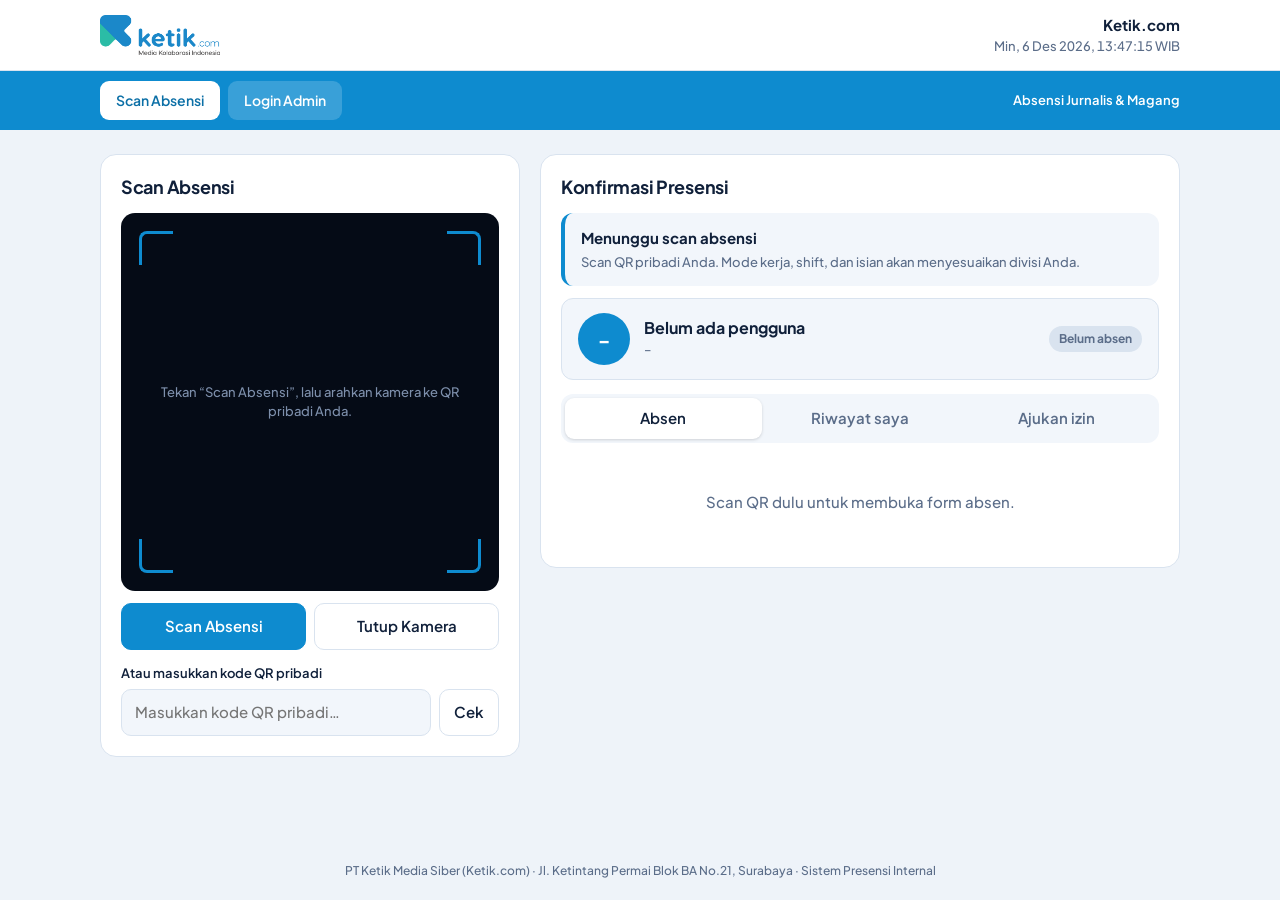
==== commit ff243555: "feat(security,attendance): harden API/headers, add holidays & password change, and update tests" ====
--- a/frontend/login.html
+++ b/frontend/login.html
@@ -1,8 +1,8 @@
-<!DOCTYPE html>
+<!doctype html>
 <html lang="id">
 <head>
 <meta charset="utf-8">
-<meta name="viewport" content="width=device-width, initial-scale=1">
+<meta name="viewport" content="width=device-width, initial-scale=1, viewport-fit=cover">
 <title>Scan Absensi · Ketik.com</title>
 <link rel="icon" href="assets/img/ketik-icon.png" type="image/png">
 <script>
@@ -10,45 +10,349 @@
     localStorage.getItem('absensi-theme') || 'light';
 </script>
 <link rel="preconnect" href="https://fonts.googleapis.com">
-<link href="https://fonts.googleapis.com/css2?family=Plus+Jakarta+Sans:wght@400;500;600;700&display=swap" rel="stylesheet">
+<link href="https://fonts.googleapis.com/css2?family=Plus+Jakarta+Sans:wght@400;500;600;700;800&display=swap" rel="stylesheet">
 <link rel="stylesheet" href="assets/css/app.css">
 <style>
-  .qr-profile-head {
-    display: flex; align-items: center; gap: 12px; flex: 1; min-width: 0;
-  }
-  .qr-avatar-box {
-    width: 48px; height: 48px; border-radius: 50%; overflow: hidden; flex-shrink: 0;
-    background: var(--accent-soft); border: 2px solid var(--accent-border);
-    display: grid; place-items: center; font-weight: 700; font-size: 15px; color: var(--accent);
-  }
-  .qr-avatar-box img { width: 100%; height: 100%; object-fit: cover; display: block; }
-  .qr-self-tabs {
-    display: flex; gap: 6px; padding: 4px; border-radius: 11px;
-    background: var(--surface-subtle); border: 1px solid var(--panel-border);
-  }
-  .qr-self-tab {
-    flex: 1; border: 0; background: transparent; color: var(--text-muted);
-    font: inherit; font-size: 12.5px; font-weight: 600; padding: 7px 10px;
-    border-radius: 8px; cursor: pointer; transition: .15s ease;
-  }
-  .qr-self-tab.active {
-    background: var(--surface); color: var(--text); box-shadow: 0 1px 3px rgba(15,23,42,.08);
-  }
+  :root {
+    --bg: #eef3f9;
+    --card: #ffffff;
+    --card2: #f2f6fb;
+    --line: #d9e3ef;
+    --tx: #10203a;
+    --mu: #5b6d89;
+    --pri: #0e8bcf;
+    --ok: #12975f;
+    --warn: #b7791f;
+    --bad: #d64545;
+    --hd: #ffffff;
+    --dv: #0e8bcf;
+  }
+  @media (prefers-color-scheme: dark) {
+    :root:not([data-theme="light"]) {
+      --bg: #0a1220; --card: #101a2e; --card2: #16233b; --line: #22324d;
+      --tx: #e8eef7; --mu: #8fa0ba; --ok: #2ecc8f; --warn: #f5b942; --bad: #ef7a7a; --hd: #0d1a2f;
+    }
+  }
+  html[data-theme="dark"] {
+    --bg: #0a1220; --card: #101a2e; --card2: #16233b; --line: #22324d;
+    --tx: #e8eef7; --mu: #8fa0ba; --ok: #2ecc8f; --warn: #f5b942; --bad: #ef7a7a; --hd: #0d1a2f;
+  }
+  body.ketik-portal-body {
+    background: var(--bg);
+    color: var(--tx);
+    font: 500 15px/1.5 "Plus Jakarta Sans", system-ui, sans-serif;
+    padding-top: env(safe-area-inset-top, 0px);
+    padding-bottom: env(safe-area-inset-bottom, 0px);
+  }
+  .ketik-header {
+    background: var(--hd);
+    border-bottom: 1px solid var(--line);
+    padding: 0;
+  }
+  .ketik-header-inner {
+    max-width: 1120px;
+    margin: 0 auto;
+    padding: 14px 20px;
+    display: flex;
+    justify-content: space-between;
+    align-items: center;
+    gap: 12px;
+    flex-wrap: wrap;
+  }
+  .ketik-logo-link {
+    display: flex;
+    align-items: center;
+    gap: 10px;
+  }
+  .ketik-logo-link img {
+    height: 40px;
+    width: auto;
+    display: block;
+  }
+  .ketik-header-meta {
+    text-align: right;
+    font-size: 13px;
+    color: var(--mu);
+  }
+  .ketik-header-meta strong {
+    display: block;
+    color: var(--tx);
+    font-size: 15px;
+  }
+  .ketik-nav-strip {
+    background: var(--pri);
+    border-bottom: 0;
+    padding: 0;
+  }
+  .ketik-nav-inner {
+    max-width: 1120px;
+    margin: 0 auto;
+    padding: 10px 20px;
+    display: flex;
+    gap: 8px;
+    align-items: center;
+    flex-wrap: wrap;
+    min-height: 0;
+  }
+  .ketik-tabs { display: flex; gap: 8px; }
+  .ketik-tab {
+    border: 0;
+    background: rgba(255, 255, 255, .18);
+    color: #ffffff;
+    padding: 9px 16px;
+    border-radius: 9px;
+    font-weight: 600;
+    font-size: 14px;
+    cursor: pointer;
+    display: inline-flex;
+    align-items: center;
+    gap: 7px;
+  }
+  .ketik-tab:hover { background: rgba(255, 255, 255, .28); }
+  .ketik-tab.active { background: #ffffff; color: #0b6fa6; }
+  .ketik-nav-tag {
+    margin-left: auto;
+    color: #ffffff;
+    font-size: 13px;
+    font-weight: 600;
+  }
+  .ketik-portal-main {
+    max-width: 1120px;
+    margin: 0 auto;
+    padding: 24px 20px 40px;
+    width: 100%;
+    flex: 1;
+  }
+  .ketik-portal-grid {
+    display: grid;
+    grid-template-columns: minmax(0, 420px) minmax(0, 1fr);
+    gap: 20px;
+    align-items: start;
+  }
+  @media (max-width: 820px) {
+    .ketik-portal-grid { grid-template-columns: 1fr; }
+  }
+  .portal-card {
+    background: var(--card);
+    border: 1px solid var(--line);
+    border-radius: 16px;
+    padding: 20px;
+    box-shadow: none;
+  }
+  .portal-card h2 {
+    margin: 0 0 14px;
+    font-size: 18px;
+    font-weight: 700;
+    color: var(--tx);
+  }
+  .view {
+    aspect-ratio: 1 / 1;
+    border-radius: 14px;
+    background: #050b16;
+    position: relative;
+    overflow: hidden;
+    display: grid;
+    place-items: center;
+    color: #7d8fab;
+    font-size: 13px;
+    text-align: center;
+    padding: 30px;
+  }
+  .view video {
+    position: absolute;
+    inset: 0;
+    width: 100%;
+    height: 100%;
+    object-fit: cover;
+    display: none;
+  }
+  .view.live video { display: block; }
+  .view .c { position: absolute; width: 34px; height: 34px; border: 3px solid var(--pri); z-index: 2; pointer-events: none; }
+  .c.a { top: 18px; left: 18px; border-right: 0; border-bottom: 0; border-radius: 8px 0 0 0; }
+  .c.b { top: 18px; right: 18px; border-left: 0; border-bottom: 0; border-radius: 0 8px 0 0; }
+  .c.d { bottom: 18px; left: 18px; border-right: 0; border-top: 0; border-radius: 0 0 0 8px; }
+  .c.e { bottom: 18px; right: 18px; border-left: 0; border-top: 0; border-radius: 0 0 8px 0; }
+  .line {
+    position: absolute; left: 18px; right: 18px; height: 2px;
+    background: var(--pri); box-shadow: 0 0 12px var(--pri);
+    top: 18px; display: none; z-index: 2; pointer-events: none;
+  }
+  .view.live .line { display: block; animation: sw 2.2s ease-in-out infinite alternate; }
+  .view.live .hint { display: none; }
+  .hint { position: relative; z-index: 1; }
+  @keyframes sw { to { top: calc(100% - 20px); } }
+  @media (prefers-reduced-motion: reduce) { .view.live .line { animation: none; top: 50%; } }
+
+  .row { display: flex; gap: 8px; margin-top: 12px; }
+  .pbtn {
+    border: 1px solid var(--line);
+    background: transparent;
+    border-radius: 10px;
+    padding: 11px 14px;
+    font: inherit;
+    font-weight: 600;
+    color: var(--tx);
+    cursor: pointer;
+    min-height: 0;
+  }
+  .pbtn.p { background: var(--pri); border-color: var(--pri); color: #ffffff; }
+  .pbtn.w { width: 100%; }
+  .pbtn:disabled { opacity: .5; cursor: not-allowed; }
+  .pbtn:focus-visible, .portal-card input:focus-visible, .portal-card select:focus-visible,
+  .portal-card textarea:focus-visible, .mode:focus-visible, .tabs button:focus-visible {
+    outline: 2px solid var(--pri);
+    outline-offset: 2px;
+  }
+  .portal-card input, .portal-card select, .portal-card textarea {
+    width: 100%;
+    background: var(--card2);
+    border: 1px solid var(--line);
+    border-radius: 10px;
+    padding: 11px 13px;
+    font: inherit;
+    color: var(--tx);
+  }
+  .portal-card textarea { resize: vertical; min-height: 84px; }
+  .portal-label {
+    display: block;
+    font-size: 13px;
+    font-weight: 600;
+    margin: 14px 0 6px;
+    color: var(--tx);
+  }
+
+  .banner {
+    background: var(--card2);
+    border-radius: 12px;
+    padding: 14px 16px;
+    margin-bottom: 12px;
+    border-left: 4px solid var(--dv);
+  }
+  .banner b { display: block; color: var(--tx); }
+  .banner span { color: var(--mu); font-size: 13px; }
+  .emp {
+    display: flex;
+    gap: 14px;
+    align-items: center;
+    padding: 14px 16px;
+    border-radius: 12px;
+    background: var(--card2);
+    border: 1px solid var(--line);
+  }
+  .av {
+    width: 52px; height: 52px; border-radius: 50%;
+    background: var(--dv); color: #ffffff;
+    display: grid; place-items: center;
+    font-weight: 800; font-size: 18px;
+    flex: none; overflow: hidden;
+  }
+  .av img { width: 100%; height: 100%; object-fit: cover; display: block; }
+  .emp .n { font-weight: 700; font-size: 16px; color: var(--tx); }
+  .emp .m { font-size: 12.5px; color: var(--mu); }
+  .pill {
+    margin-left: auto;
+    font-size: 12px; font-weight: 700;
+    padding: 4px 10px; border-radius: 999px;
+    background: var(--line); color: var(--mu); white-space: nowrap;
+  }
+  .pill.in { background: color-mix(in srgb, var(--ok) 18%, transparent); color: var(--ok); }
+  .pill.out { background: color-mix(in srgb, var(--pri) 18%, transparent); color: var(--pri); }
+
+  .tabs.qr-self-tabs {
+    display: grid;
+    grid-template-columns: repeat(3, 1fr);
+    background: var(--card2);
+    border-radius: 12px;
+    padding: 4px;
+    margin: 14px 0;
+    border: 0;
+    gap: 0;
+  }
+  .tabs.qr-self-tabs button {
+    border: 0;
+    background: transparent;
+    padding: 9px;
+    border-radius: 9px;
+    font: inherit;
+    font-weight: 600;
+    color: var(--mu);
+    cursor: pointer;
+  }
+  .tabs.qr-self-tabs button.active {
+    background: var(--card);
+    color: var(--tx);
+    box-shadow: 0 1px 3px rgba(0, 0, 0, .15);
+  }
+
+  .modes.mode-switch {
+    display: grid;
+    grid-template-columns: repeat(auto-fit, minmax(170px, 1fr));
+    gap: 10px;
+  }
+  .mode {
+    border: 1.5px solid var(--line);
+    background: var(--card2);
+    border-radius: 12px;
+    padding: 12px 14px;
+    text-align: left;
+    cursor: pointer;
+    font: inherit;
+    color: var(--tx);
+  }
+  .mode b { display: block; font-size: 14px; }
+  .mode span { font-size: 12.5px; color: var(--mu); display: block; }
+  .mode.active {
+    border-color: var(--dv);
+    background: color-mix(in srgb, var(--dv) 12%, var(--card2));
+  }
+  .mode.active b { color: var(--dv); }
+
+  .rule {
+    font-size: 12.5px;
+    color: var(--mu);
+    margin-top: 10px;
+    display: flex;
+    gap: 8px;
+  }
+  .rule::before { content: "ⓘ"; color: var(--dv); }
+  .lock { text-align: center; color: var(--mu); padding: 34px 10px; }
+  .hist { list-style: none; margin: 0; padding: 0; display: grid; gap: 8px; }
+  .hist li {
+    display: flex; justify-content: space-between; align-items: center; gap: 10px;
+    background: var(--card2); border-radius: 10px; padding: 11px 14px; font-size: 13.5px;
+  }
+  .hist small { display: block; color: var(--mu); }
+  .late { color: var(--warn); font-weight: 700; }
+  .early { color: var(--ok); font-weight: 700; }
+  .g2 { display: grid; grid-template-columns: 1fr 1fr; gap: 10px; }
+  .qr-ringkasan-strip { display: grid; grid-template-columns: repeat(3, minmax(0, 1fr)); gap: 8px; margin-bottom: 10px; }
+  .qr-ring-box {
+    padding: 8px 10px; border-radius: 10px; background: var(--card2);
+    border: 1px solid var(--line); text-align: center;
+  }
+  .qr-ring-box b { display: block; font-size: 16px; color: var(--tx); }
+  .qr-ring-box span { font-size: 11px; color: var(--mu); }
   .qr-tag-row { display: flex; gap: 6px; flex-wrap: wrap; align-items: center; margin-top: 4px; }
-  .qr-hist-item {
-    display: flex; justify-content: space-between; align-items: center; gap: 10px;
-    padding: 9px 11px; border-radius: 10px; border: 1px solid var(--panel-border);
-    background: var(--surface-subtle); font-size: 12.5px;
-  }
-  .qr-ringkasan-strip {
-    display: grid; grid-template-columns: repeat(3, minmax(0, 1fr)); gap: 8px;
-  }
-  .qr-ring-box {
-    padding: 8px 10px; border-radius: 10px; background: var(--surface-subtle);
-    border: 1px solid var(--panel-border); text-align: center;
-  }
-  .qr-ring-box b { display: block; font-size: 16px; color: var(--text); }
-  .qr-ring-box span { font-size: 11px; color: var(--text-muted); }
+
+  #toast {
+    position: fixed; left: 50%;
+    bottom: calc(24px + env(safe-area-inset-bottom, 0px));
+    transform: translateX(-50%);
+    background: var(--tx); color: var(--bg);
+    padding: 11px 18px; border-radius: 12px;
+    font-weight: 600; font-size: 14px;
+    opacity: 0; pointer-events: none; transition: opacity .2s;
+    max-width: 90vw; z-index: 95; text-align: center;
+  }
+  #toast.show { opacity: 1; }
+  .ketik-portal-foot {
+    text-align: center;
+    color: var(--mu);
+    font-size: 12px;
+    padding: 20px;
+    background: transparent;
+    border-top: 0;
+  }
 </style>
 </head>
 <body class="ketik-portal-body">
@@ -67,176 +371,139 @@
   <nav class="ketik-nav-strip" aria-label="Navigasi Portal Ketik.com">
     <div class="ketik-nav-inner">
       <div class="ketik-tabs">
-        <button type="button" class="ketik-tab active" id="tab-qr" data-tab="qr">
-          <svg class="ico" viewBox="0 0 24 24" width="16" height="16" fill="none" stroke="currentColor" stroke-width="2" stroke-linecap="round" stroke-linejoin="round"><rect x="3" y="3" width="7" height="7"/><rect x="14" y="3" width="7" height="7"/><rect x="3" y="14" width="7" height="7"/><path d="M14 14h3v3h-3zM20 14v3h-3M14 20h7"/></svg>
-          <span>Scan Absensi</span>
-        </button>
-        <button type="button" class="ketik-tab" id="tab-admin" data-tab="admin">
-          <svg class="ico" viewBox="0 0 24 24" width="16" height="16" fill="none" stroke="currentColor" stroke-width="2" stroke-linecap="round" stroke-linejoin="round"><rect x="3" y="11" width="18" height="10" rx="2"/><path d="M7 11V7a5 5 0 0 1 10 0v4"/></svg>
-          <span>Login Admin</span>
-        </button>
+        <button type="button" class="ketik-tab active" id="tab-qr" data-tab="qr">Scan Absensi</button>
+        <button type="button" class="ketik-tab" id="tab-admin" data-tab="admin">Login Admin</button>
       </div>
       <span class="ketik-nav-tag">Absensi Jurnalis &amp; Magang</span>
     </div>
   </nav>
 
   <main class="ketik-portal-main">
+    <div id="qr-offline-bar" class="alert alert-error" style="margin-bottom:14px" hidden>Koneksi internet terputus. Scan kamera tetap terbuka, namun pengiriman presensi memerlukan koneksi internet.</div>
+
     <section id="panel-qr">
       <div class="ketik-portal-grid">
-        <div class="glass card stack">
-          <div class="card-head" style="margin-bottom:4px">
-            <h2>Scan Absensi</h2>
+        <section class="portal-card">
+          <h2>Scan Absensi</h2>
+          <div class="view" id="qr-cam-box">
+            <video id="qr-video" playsinline muted autoplay></video>
+            <i class="c a" aria-hidden="true"></i>
+            <i class="c b" aria-hidden="true"></i>
+            <i class="c d" aria-hidden="true"></i>
+            <i class="c e" aria-hidden="true"></i>
+            <div class="line" aria-hidden="true"></div>
+            <div class="hint" id="qr-scan-status">Tekan “Scan Absensi”, lalu arahkan kamera ke QR pribadi Anda.</div>
           </div>
-
-          <div class="cam-wrap" id="qr-cam-box" hidden>
-            <video id="qr-video" playsinline muted autoplay></video>
-            <div class="scan-frame"></div>
+          <div class="row">
+            <button type="button" class="pbtn p w" id="qr-scan-start">Scan Absensi</button>
+            <button type="button" class="pbtn w" id="qr-scan-stop">Tutup Kamera</button>
           </div>
-
-          <div style="display:flex;gap:8px;flex-wrap:wrap">
-            <button type="button" class="btn btn-primary btn-block" id="qr-scan-start">
-              <svg class="ico" viewBox="0 0 24 24" width="16" height="16" fill="none" stroke="currentColor" stroke-width="2" stroke-linecap="round" stroke-linejoin="round"><path d="M3 7V5a2 2 0 0 1 2-2h2M17 3h2a2 2 0 0 1 2 2v2M21 17v2a2 2 0 0 1-2 2h-2M7 21H5a2 2 0 0 1-2-2v-2"/><rect x="7" y="7" width="10" height="10" rx="1"/></svg>
-              <span>Scan Absensi</span>
-            </button>
-            <button type="button" class="btn btn-secondary btn-block" id="qr-scan-stop" hidden>Tutup Kamera</button>
-          </div>
-          <p class="muted small" id="qr-scan-status">Arahkan kamera ke QR pribadi Anda atau masukkan kode QR.</p>
-
-          <form id="qr-manual-form" class="form" style="gap:10px">
-            <div style="display:flex;gap:8px">
-              <input type="text" id="qr-manual-code" placeholder="Masukkan kode QR pribadi…" autocomplete="off">
-              <button type="submit" class="btn btn-secondary" id="qr-lookup-btn">Cek</button>
+          <form id="qr-manual-form">
+            <label class="portal-label" for="qr-manual-code">Atau masukkan kode QR pribadi</label>
+            <div class="row" style="margin-top:0">
+              <input id="qr-manual-code" placeholder="Masukkan kode QR pribadi…" autocomplete="off">
+              <button type="submit" class="pbtn" id="qr-lookup-btn">Cek</button>
             </div>
           </form>
-
-          <div id="qr-lookup-err" class="alert alert-error" hidden></div>
-        </div>
-
-        <div class="glass card stack" id="qr-action-card">
-          <div class="card-head" style="margin-bottom:4px">
-            <h2>Konfirmasi Presensi</h2>
+          <div id="qr-lookup-err" class="alert alert-error" style="margin-top:10px" hidden></div>
+        </section>
+
+        <section class="portal-card" id="qr-action-card">
+          <h2>Konfirmasi Presensi</h2>
+          <div class="banner" id="qr-banner">
+            <b>Menunggu scan absensi</b>
+            <span>Scan QR pribadi Anda. Mode kerja, shift, dan isian akan menyesuaikan divisi Anda.</span>
           </div>
 
-          <div id="qr-placeholder" class="activity-box">
-            <strong>Menunggu Scan Absensi</strong>
-            <p class="muted small" style="margin-top:4px">Scan QR pribadi Anda untuk memilih Kantor Redaksi (WFO) atau Liputan / WFH.</p>
+          <div class="emp" id="qr-emp">
+            <div class="av" id="qr-emp-avatar">–</div>
+            <div style="min-width:0">
+              <div class="n" id="qr-emp-nama">Belum ada pengguna</div>
+              <div class="m" id="qr-emp-meta">–</div>
+              <div class="qr-tag-row" id="qr-emp-tags"></div>
+            </div>
+            <span class="pill" id="qr-emp-badge">Belum absen</span>
           </div>
 
-          <div id="qr-emp-panel" class="stack" hidden>
-            <div class="config-summary" style="justify-content:space-between;align-items:flex-start;gap:10px">
-              <div class="qr-profile-head">
-                <div class="qr-avatar-box" id="qr-emp-avatar">—</div>
-                <div style="min-width:0">
-                  <div style="font-weight:700;font-size:15px;color:var(--text)" id="qr-emp-nama">—</div>
-                  <div class="small muted" id="qr-emp-meta">—</div>
-                  <div class="qr-tag-row" id="qr-emp-tags"></div>
-                </div>
-              </div>
-              <span class="badge badge-netral" id="qr-emp-badge">Belum Absen</span>
-            </div>
-
-            <div class="qr-self-tabs" role="tablist" aria-label="Menu Anggota">
-              <button type="button" class="qr-self-tab active" data-qtab="absen">Absen</button>
-              <button type="button" class="qr-self-tab" data-qtab="riwayat">Riwayat Saya</button>
-              <button type="button" class="qr-self-tab" data-qtab="izin">Ajukan Izin</button>
-            </div>
-
-            <div id="qr-tab-absen" class="stack">
+          <div class="tabs qr-self-tabs" role="tablist" aria-label="Menu Anggota">
+            <button type="button" class="active" data-qtab="absen">Absen</button>
+            <button type="button" data-qtab="riwayat">Riwayat saya</button>
+            <button type="button" data-qtab="izin">Ajukan izin</button>
+          </div>
+
+          <div id="qr-tab-absen">
+            <div class="lock" id="qr-placeholder">Scan QR dulu untuk membuka form absen.</div>
+
+            <div id="qr-emp-panel" hidden>
               <div id="qr-confirm-box" class="qr-confirm-wrap" hidden></div>
 
-              <div id="qr-digital-card" class="qr-digital-mini" hidden>
+              <div id="qr-digital-card" class="qr-digital-mini" style="margin-bottom:12px" hidden>
                 <div class="qr-holder" id="qr-digital-svg" style="padding:8px"></div>
                 <div style="min-width:0">
-                  <div style="font-weight:700;font-size:13px;color:var(--text)">Kartu QR Pribadi Anda</div>
+                  <div style="font-weight:700;font-size:13px;color:var(--tx)">Kartu QR Pribadi Anda</div>
                   <div class="small muted">Simpan atau screenshot QR ini untuk absen berikutnya.</div>
                   <div class="qr-code-pill" id="qr-digital-code" style="margin-top:6px">—</div>
                 </div>
               </div>
 
-              <div id="qr-done-box" class="alert alert-ok" hidden></div>
-
-              <div id="qr-form-box" class="form">
-                <div class="field" id="qr-mode-wrap">
-                  <span>Mode Kerja Saat Ini</span>
-                  <div class="mode-switch" id="qr-mode-switch">
-                    <button type="button" class="mode-opt active" data-mode="wfo">
-                      <svg class="ico" viewBox="0 0 24 24" width="18" height="18" fill="none" stroke="currentColor" stroke-width="1.8" stroke-linecap="round" stroke-linejoin="round"><path d="M3 21h18"/><path d="M5 21V7l8-4v18"/><path d="M19 21V11l-6-4"/></svg>
-                      <div>
-                        <span class="mode-opt-title">Kantor Redaksi (WFO)</span>
-                        <span class="mode-opt-desc">Di kantor Ketik.com</span>
-                      </div>
-                    </button>
-                    <button type="button" class="mode-opt" data-mode="wfh">
-                      <svg class="ico" viewBox="0 0 24 24" width="18" height="18" fill="none" stroke="currentColor" stroke-width="1.8" stroke-linecap="round" stroke-linejoin="round"><rect x="2" y="3" width="20" height="14" rx="2"/><path d="M8 21h8M12 17v4"/></svg>
-                      <div>
-                        <span class="mode-opt-title">Liputan / WFH</span>
-                        <span class="mode-opt-desc">Di lapangan + kegiatan</span>
-                      </div>
-                    </button>
-                  </div>
-                  <div class="muted small" id="qr-mode-hint" style="margin-top:4px"></div>
+              <div id="qr-done-box" class="alert alert-ok" style="margin-bottom:12px" hidden></div>
+
+              <div id="qr-form-box">
+                <div id="qr-mode-wrap">
+                  <label class="portal-label" style="margin-top:0">Mode kerja saat ini</label>
+                  <div class="modes mode-switch" id="qr-mode-switch"></div>
                 </div>
 
-                <label class="field" id="qr-shift-wrap">
-                  <span>Shift Kerja Hari Ini</span>
+                <div id="qr-shift-wrap">
+                  <label class="portal-label" for="qr-shift">Shift kerja hari ini</label>
                   <select id="qr-shift">
                     <option value="">Sesuai Jadwal Divisi</option>
                   </select>
-                </label>
-
-                <label class="field">
-                  <span id="qr-keg-label">Catatan Liputan / Kegiatan</span>
-                  <textarea id="qr-kegiatan" placeholder="Contoh: Liputan konferensi pers di Balai Kota dan kirim berita ke redaktur"></textarea>
-                </label>
-
-                <div id="qr-submit-err" class="alert alert-error" hidden></div>
-                <div id="qr-submit-ok" class="alert alert-ok" hidden></div>
-
-                <button type="button" class="btn btn-primary btn-lg btn-block" id="qr-submit-btn">
-                  Ambil Foto &amp; Kirim Absen
-                </button>
+                </div>
+
+                <label class="portal-label" for="qr-kegiatan" id="qr-keg-label">Catatan</label>
+                <textarea id="qr-kegiatan"></textarea>
+
+                <div class="rule" id="qr-rule-note"></div>
+                <div id="qr-submit-err" class="alert alert-error" style="margin-top:10px" hidden></div>
+                <div id="qr-submit-ok" class="alert alert-ok" style="margin-top:10px" hidden></div>
+
+                <button type="button" class="pbtn p w" id="qr-submit-btn" style="margin-top:16px">Ambil foto &amp; kirim absen</button>
               </div>
             </div>
-
-            <div id="qr-tab-riwayat" class="stack" hidden>
-              <div id="qr-riwayat-summary" class="qr-ringkasan-strip"></div>
-              <div id="qr-riwayat-list" class="stack" style="gap:8px;max-height:280px;overflow:auto">
-                <p class="muted small">Memuat riwayat kehadiran pribadi…</p>
+          </div>
+
+          <div id="qr-tab-riwayat" hidden>
+            <div id="qr-riwayat-summary" class="qr-ringkasan-strip" hidden></div>
+            <ul class="hist" id="qr-riwayat-list">
+              <li><div>Belum ada riwayat hari ini.</div></li>
+            </ul>
+          </div>
+
+          <div id="qr-tab-izin-wrap" hidden>
+            <div class="lock" id="qr-izin-lock">Scan QR dulu untuk mengajukan izin.</div>
+            <form id="qr-tab-izin" hidden>
+              <label class="portal-label" for="qi-jenis" style="margin-top:0">Jenis pengajuan</label>
+              <select id="qi-jenis"></select>
+              <div class="g2">
+                <div><label class="portal-label" for="qi-mulai">Mulai tanggal</label><input type="date" id="qi-mulai" required></div>
+                <div><label class="portal-label" for="qi-sampai">Sampai tanggal</label><input type="date" id="qi-sampai" required></div>
               </div>
-            </div>
-
-            <form id="qr-tab-izin" class="form" hidden>
-              <label class="field">
-                <span>Jenis Pengajuan</span>
-                <select id="qi-jenis">
-                  <option value="izin">Izin (Keperluan / Cuti)</option>
-                  <option value="sakit">Sakit</option>
-                  <option value="dinas_luar">Dinas Luar / Liputan Khusus</option>
-                </select>
-              </label>
-              <div class="field-row">
-                <label class="field"><span>Mulai Tanggal</span><input type="date" id="qi-mulai" required></label>
-                <label class="field"><span>Sampai Tanggal</span><input type="date" id="qi-sampai" required></label>
-              </div>
-              <label class="field">
-                <span>Alasan / Keterangan</span>
-                <textarea id="qi-catatan" required placeholder="Tuliskan alasan izin, sakit, atau surat tugas dinas luar…"></textarea>
-              </label>
-              <label class="field">
-                <span>Lampiran Surat / Bukti Foto (Opsional)</span>
-                <input type="file" id="qi-foto" accept="image/png,image/jpeg,image/webp">
-              </label>
-              <div id="qi-err" class="alert alert-error" hidden></div>
-              <div id="qi-ok" class="alert alert-ok" hidden></div>
-              <button type="submit" class="btn btn-primary btn-block" id="qi-submit">Kirim Pengajuan ke Admin</button>
+              <label class="portal-label" for="qi-catatan">Alasan / keterangan</label>
+              <textarea id="qi-catatan" required placeholder="Tuliskan alasan izin, sakit, atau surat tugas dinas luar…"></textarea>
+              <label class="portal-label" for="qi-foto">Lampiran surat / bukti foto (opsional)</label>
+              <input type="file" id="qi-foto" accept="image/png,image/jpeg,image/webp">
+              <div id="qi-err" class="alert alert-error" style="margin-top:10px" hidden></div>
+              <div id="qi-ok" class="alert alert-ok" style="margin-top:10px" hidden></div>
+              <button type="submit" class="pbtn p w" id="qi-submit" style="margin-top:16px">Kirim pengajuan ke admin</button>
             </form>
           </div>
-        </div>
+        </section>
       </div>
     </section>
 
     <section id="panel-admin" class="ketik-admin-wrap" hidden>
-      <div class="glass card stack" style="padding:28px">
+      <div class="portal-card stack" style="padding:28px">
         <div class="brand">
           <span class="brand-icon-box" aria-hidden="true">
             <img src="assets/img/ketik-icon.png" alt="Ikon Ketik.com">
@@ -267,7 +534,7 @@
         </form>
 
         <div class="auth-foot-note">
-          Website dashboard hanya dapat diakses oleh Admin. Karyawan redaksi &amp; liputan melakukan presensi melalui tab <b>Presensi Scan QR</b>.
+          Website dashboard hanya dapat diakses oleh Admin. Karyawan redaksi &amp; liputan melakukan presensi melalui tab <b>Scan Absensi</b>.
         </div>
       </div>
     </section>
@@ -278,6 +545,7 @@
   </footer>
 
   <div id="modal-root"></div>
+  <div id="toast" role="status" aria-live="polite"></div>
 
   <script src="assets/vendor/jsQR.js"></script>
   <script src="assets/vendor/qrcode.js"></script>
@@ -286,27 +554,35 @@
   <script src="assets/js/scanner.js"></script>
   <script>
     const byId = (id) => document.getElementById(id);
-
-    // Jam real-time di header
+    const escHtml = (s) => String(s ?? '').replace(/[&<>"']/g, (c) => ({ '&': '&amp;', '<': '&lt;', '>': '&gt;', '"': '&quot;', "'": '&#39;' }[c]));
+
+    let toastTimer = null;
+    function toast(msg) {
+      const el = byId('toast');
+      if (!el) return;
+      el.textContent = msg;
+      el.classList.add('show');
+      clearTimeout(toastTimer);
+      toastTimer = setTimeout(() => el.classList.remove('show'), 2600);
+    }
+
     function tickClock() {
-      const n = new Date();
-      const hari = ['Min', 'Sen', 'Sel', 'Rab', 'Kam', 'Jum', 'Sab'][n.getDay()];
-      const bln = ['Jan', 'Feb', 'Mar', 'Apr', 'Mei', 'Jun', 'Jul', 'Agu', 'Sep', 'Okt', 'Nov', 'Des'][n.getMonth()];
-      const jam = `${String(n.getHours()).padStart(2, '0')}:${String(n.getMinutes()).padStart(2, '0')}:${String(n.getSeconds()).padStart(2, '0')}`;
-      byId('portal-clock').textContent = `${hari}, ${n.getDate()} ${bln} ${n.getFullYear()} · ${jam} WIB`;
+      byId('portal-clock').textContent = new Date().toLocaleString('id-ID', {
+        weekday: 'short', day: 'numeric', month: 'short', year: 'numeric',
+        hour: '2-digit', minute: '2-digit', second: '2-digit',
+        hour12: false, timeZone: 'Asia/Jakarta'
+      }).replace(/\./g, ':') + ' WIB';
     }
     tickClock();
     setInterval(tickClock, 1000);
 
-    // Tab switcher (Scan QR vs Login Admin)
+    // Tab switcher (Scan Absensi vs Login Admin)
     let qrStream = null;
     let qrRaf = null;
     function stopInlineScanner() {
       if (qrRaf) { cancelAnimationFrame(qrRaf); qrRaf = null; }
       if (qrStream) { qrStream.getTracks().forEach((t) => t.stop()); qrStream = null; }
-      byId('qr-cam-box').hidden = true;
-      byId('qr-scan-start').hidden = false;
-      byId('qr-scan-stop').hidden = true;
+      byId('qr-cam-box').classList.remove('live');
     }
 
     function switchTab(tab) {
@@ -320,46 +596,107 @@
     byId('tab-qr').addEventListener('click', () => switchTab('qr'));
     byId('tab-admin').addEventListener('click', () => switchTab('admin'));
 
-    // Password toggle & Admin Login
+    // Password toggle & Login Admin
     const form = byId('login-form');
     const alertBox = byId('alert');
-    const btn = byId('login-btn');
+    const loginBtn = byId('login-btn');
     const passInput = byId('login-pass');
     byId('toggle-pass').addEventListener('click', () => {
-      const show = passInput.type === 'password';
-      passInput.type = show ? 'text' : 'password';
+      passInput.type = passInput.type === 'password' ? 'text' : 'password';
     });
-
     form.addEventListener('submit', async (e) => {
       e.preventDefault();
       alertBox.hidden = true;
-      btn.disabled = true;
-      btn.textContent = 'Memverifikasi…';
+      loginBtn.disabled = true;
+      loginBtn.textContent = 'Memverifikasi…';
       try {
-        await Api.post('auth.login', {
-          email: form.email.value,
-          kata_sandi: form.kata_sandi.value
-        });
+        await Api.post('auth.login', { email: form.email.value, kata_sandi: form.kata_sandi.value });
         location.href = 'index.html';
       } catch (err) {
         alertBox.textContent = err.message || 'Gagal masuk. Hanya Admin yang dapat mengakses website ini.';
         alertBox.hidden = false;
-        btn.disabled = false;
-        btn.textContent = 'Masuk sebagai Admin';
+        loginBtn.disabled = false;
+        loginBtn.textContent = 'Masuk sebagai Admin';
       }
     });
 
-    // Presensi QR Pribadi Redaksi & Liputan
+    // Konfigurasi tampilan adaptif per divisi (terhubung ke data backend)
+    const DIV = {
+      redaksi: {
+        n: 'Redaksi · Jurnalis', c: '#0e8bcf',
+        modes: [
+          ['wfo', 'Kantor redaksi (WFO)', 'Di kantor Ketik.com', 'wfo'],
+          ['lap', 'Liputan lapangan', 'Di lokasi + wajib catatan', 'wfh']
+        ],
+        nl: 'Catatan liputan / kegiatan',
+        ph: 'Contoh: Liputan konferensi pers di Balai Kota dan kirim berita ke redaktur',
+        need: ['lap'],
+        rule: 'Mode liputan wajib mengisi lokasi dan agenda. Berita dikirim ke redaktur sebelum shift berakhir.',
+        izin: [['izin', 'Izin (keperluan / cuti)'], ['sakit', 'Sakit'], ['dinas_luar', 'Dinas luar (surat tugas)']]
+      },
+      fotovideo: {
+        n: 'Foto & Video', c: '#8a5cf6',
+        modes: [
+          ['wfo', 'Kantor / studio', 'Di kantor Ketik.com', 'wfo'],
+          ['lap', 'Shooting lapangan', 'Liputan foto / video', 'wfh'],
+          ['edit', 'Editing remote', 'Edit dari luar kantor', 'wfh']
+        ],
+        nl: 'Penugasan / lokasi shooting',
+        ph: 'Contoh: Dokumentasi pelantikan wali kota, bawa kamera + drone',
+        need: ['lap', 'edit'],
+        rule: 'Shooting lapangan wajib mencantumkan lokasi dan perangkat yang dibawa. Hasil diunggah ke drive divisi.',
+        izin: [['izin', 'Izin (keperluan / cuti)'], ['sakit', 'Sakit'], ['dinas_luar', 'Dinas luar (surat tugas)']]
+      },
+      desain: {
+        n: 'Desain & Kreatif', c: '#e0783a',
+        modes: [
+          ['wfo', 'Kantor (WFO)', 'Di kantor Ketik.com', 'wfo'],
+          ['wfh', 'Kerja dari rumah (WFH)', 'Wajib target harian', 'wfh']
+        ],
+        nl: 'Target pekerjaan hari ini',
+        ph: 'Contoh: Finalisasi infografis pemilu dan 3 thumbnail YouTube',
+        need: ['wfh'],
+        rule: 'WFH wajib mengisi target harian. Hasil kerja dilaporkan ke koordinator desain sore hari.',
+        izin: [['izin', 'Izin (keperluan / cuti)'], ['sakit', 'Sakit']]
+      },
+      magang: {
+        n: 'Magang', c: '#12a58a',
+        modes: [
+          ['wfo', 'Kantor (WFO)', 'Di kantor Ketik.com', 'wfo'],
+          ['wfh', 'Tugas mentor (WFH)', 'Hanya atas izin mentor', 'wfh']
+        ],
+        nl: 'Tugas hari ini / nama mentor',
+        ph: 'Contoh: Membantu transkrip wawancara, mentor: Mas Rizky',
+        need: ['wfo', 'wfh'],
+        rule: 'Peserta magang wajib menulis tugas dan nama mentor di setiap absen.',
+        izin: [['izin', 'Izin (keperluan)'], ['sakit', 'Sakit']]
+      }
+    };
+
+    function resolveDivKey(karyawan) {
+      const tim = String(karyawan?.tim || '').toLowerCase();
+      const jab = String(karyawan?.jabatan || '').toLowerCase();
+      const tipe = String(karyawan?.tipe || '').toLowerCase();
+      if (tipe === 'magang' || tim.includes('magang') || jab.includes('magang')) return 'magang';
+      if (tim.includes('foto') || tim.includes('video') || jab.includes('video') || jab.includes('foto')) return 'fotovideo';
+      if (tim.includes('desain') || tim.includes('kreatif') || jab.includes('desain')) return 'desain';
+      return 'redaksi';
+    }
+
     let activeQrCode = '';
     let activeLookup = null;
-    let selectedMode = 'wfo';
+    let activeDiv = DIV.redaksi;
+    let activeColor = DIV.redaksi.c;
+    let selectedModeKey = 'wfo';
+    let selectedApiMode = 'wfo';
     let activeQTab = 'absen';
-
-    const escHtml = (s) => String(s ?? '').replace(/[&<>"']/g, (c) => ({ '&': '&amp;', '<': '&lt;', '>': '&gt;', '"': '&quot;', "'": '&#39;' }[c]));
+    let showDigitalCard = false;
+
     function localTodayISO() {
       const d = new Date();
       return `${d.getFullYear()}-${String(d.getMonth() + 1).padStart(2, '0')}-${String(d.getDate()).padStart(2, '0')}`;
     }
+
     function resizeImageFile(file) {
       return new Promise((resolve, reject) => {
         const reader = new FileReader();
@@ -388,7 +725,7 @@
       document.querySelectorAll('[data-qtab]').forEach((b) => b.classList.toggle('active', b.dataset.qtab === tab));
       byId('qr-tab-absen').hidden = tab !== 'absen';
       byId('qr-tab-riwayat').hidden = tab !== 'riwayat';
-      byId('qr-tab-izin').hidden = tab !== 'izin';
+      byId('qr-tab-izin-wrap').hidden = tab !== 'izin';
       if (tab === 'absen' && byId('qr-confirm-box')) {
         if (!byId('qr-confirm-box').hidden && activeLookup?.hari_ini?.state !== 'done') {
           byId('qr-confirm-box').hidden = true;
@@ -429,16 +766,16 @@
         <h2 style="font-size:21px;margin:0">${escHtml(heading)}</h2>
         <div class="qr-confirm-card">
           <div class="qr-confirm-avatar">${avatarHtml}</div>
-          <div style="font-size:19px;font-weight:700;color:var(--text)">${escHtml(k.nama || 'Anggota')}</div>
+          <div style="font-size:19px;font-weight:700;color:var(--tx)">${escHtml(k.nama || 'Anggota')}</div>
           <div class="muted small">${escHtml(k.tim || 'Redaksi')} · ${k.tipe === 'magang' ? 'Magang' : 'Karyawan'}</div>
-          <div style="font-size:13.5px;font-weight:600;color:var(--text-secondary)">${escHtml(shiftLabel)} · ${escHtml(jamJadwal)}</div>
+          <div style="font-size:13.5px;font-weight:600;color:var(--mu)">${escHtml(shiftLabel)} · ${escHtml(jamJadwal)}</div>
           <div class="qr-confirm-time">${escHtml(jamTampil)}</div>
           <span class="badge ${badgeCls}">${escHtml(badgeTxt)}</span>
           ${isWarn ? '<div class="muted small" style="margin-top:2px">Absen tetap tercatat dan akan ditinjau Admin.</div>' : ''}
         </div>
-        <button type="button" class="btn btn-primary btn-block" id="qc-go-riwayat" style="min-height:44px">Riwayat saya</button>
-        <button type="button" class="btn btn-secondary btn-block" id="qc-go-izin" style="min-height:44px">${isWarn ? 'Ajukan izin / klarifikasi' : 'Ajukan izin'}</button>
-        ${h.state !== 'done' ? '<button type="button" class="btn btn-ghost btn-block" id="qc-back">Kembali ke Form Absen</button>' : ''}`;
+        <button type="button" class="pbtn p w" id="qc-go-riwayat">Riwayat saya</button>
+        <button type="button" class="pbtn w" id="qc-go-izin">${isWarn ? 'Ajukan izin / klarifikasi' : 'Ajukan izin'}</button>
+        ${h.state !== 'done' ? '<button type="button" class="pbtn w" id="qc-back">Kembali ke Form Absen</button>' : ''}`;
 
       byId('qr-form-box').hidden = true;
       byId('qr-done-box').hidden = true;
@@ -450,7 +787,7 @@
       byId('qc-back')?.addEventListener('click', () => {
         box.hidden = true;
         if (activeLookup?.hari_ini?.state !== 'done') byId('qr-form-box').hidden = false;
-        byId('qr-digital-card').hidden = false;
+        if (showDigitalCard) byId('qr-digital-card').hidden = false;
       });
     }
 
@@ -458,11 +795,12 @@
       if (!activeQrCode) return;
       const listEl = byId('qr-riwayat-list');
       const sumEl = byId('qr-riwayat-summary');
-      listEl.innerHTML = '<p class="muted small">Memuat riwayat kehadiran…</p>';
+      listEl.innerHTML = '<li><div>Memuat riwayat kehadiran…</div></li>';
       try {
         const res = await Api.post('qr.riwayat', { kode_qr: activeQrCode });
         const d = res.data || {};
         const r = d.ringkasan || {};
+        sumEl.hidden = false;
         sumEl.innerHTML = `
           <div class="qr-ring-box"><b>${r.hadir || 0}</b><span>Tepat Waktu</span></div>
           <div class="qr-ring-box"><b>${r.terlambat || 0}</b><span>Terlambat</span></div>
@@ -471,41 +809,49 @@
         const labelStatus = { hadir: 'Tepat Waktu', terlambat: 'Terlambat', izin: 'Izin', sakit: 'Sakit', alpa: 'Alpa' };
         listEl.innerHTML = rows.length ? rows.map((x) => {
           const apv = x.approval_status && x.approval_status !== 'disetujui' ? ` (${escHtml(x.approval_status)})` : '';
-          return `<div class="qr-hist-item">
+          return `<li>
             <div>
-              <div style="font-weight:700">${escHtml(x.tanggal)}</div>
-              <div class="muted small">Masuk ${escHtml((x.jam_masuk || '').slice(0, 5) || '—')} · Pulang ${escHtml((x.jam_pulang || '').slice(0, 5) || '—')}${apv}</div>
+              <b>${escHtml(x.tanggal)}</b>
+              <small>Masuk ${escHtml((x.jam_masuk || '').slice(0, 5) || '—')} · Pulang ${escHtml((x.jam_pulang || '').slice(0, 5) || '—')}${apv}</small>
             </div>
             <span class="badge badge-${escHtml(x.status || 'netral')}">${escHtml(labelStatus[x.status] || x.status)}</span>
-          </div>`;
-        }).join('') : '<p class="muted small">Belum ada riwayat kehadiran 14 hari terakhir.</p>';
+          </li>`;
+        }).join('') : '<li><div>Belum ada riwayat kehadiran 14 hari terakhir.</div></li>';
       } catch (err) {
-        listEl.innerHTML = `<p class="muted small">${escHtml(err.message || 'Gagal memuat riwayat.')}</p>`;
-      }
-    }
-
-    function updateModeHint() {
-      if (!activeLookup) return;
-      const a = activeLookup.aturan || {};
-      const st = activeLookup.hari_ini.state;
-      const modeUsed = st === 'in' ? selectedMode : ((activeLookup.hari_ini.mode || 'wfo') === 'wfh' ? 'wfh' : 'wfo');
-      const wfoHint = [
-        a.wajib_foto ? 'foto selfie' : null,
-        a.radius_masuk_m > 0 ? `area kantor maks ${a.radius_masuk_m} m` : (a.wajib_gps ? 'GPS aktif' : null)
-      ].filter(Boolean).join(' & ') || 'konfirmasi langsung';
-      const wfhHint = `${a.wajib_foto ? 'foto selfie & ' : ''}wajib isi catatan liputan/kegiatan`;
-      byId('qr-mode-hint').textContent = modeUsed === 'wfh' ? `Syarat Liputan/WFH: ${wfhHint}.` : `Syarat Kantor (WFO): ${wfoHint}.`;
-      byId('qr-keg-label').textContent = modeUsed === 'wfh'
-        ? 'Catatan Liputan / Kegiatan (Wajib diisi)'
-        : 'Catatan Kegiatan (Opsional untuk WFO)';
+        listEl.innerHTML = `<li><div>${escHtml(err.message || 'Gagal memuat riwayat.')}</div></li>`;
+      }
+    }
+
+    function renderModeOptions() {
+      byId('qr-mode-switch').innerHTML = activeDiv.modes.map((m) => `
+        <button type="button" class="mode${m[0] === selectedModeKey ? ' active' : ''}" data-mode="${escHtml(m[0])}" data-apimode="${escHtml(m[3])}">
+          <b>${escHtml(m[1])}</b><span>${escHtml(m[2])}</span>
+        </button>`).join('');
+    }
+
+    function updateNoteAndRule() {
+      const req = activeDiv.need.includes(selectedModeKey) || selectedApiMode === 'wfh';
+      byId('qr-keg-label').textContent = activeDiv.nl + (req ? ' (wajib)' : ' (opsional)');
+      byId('qr-kegiatan').placeholder = activeDiv.ph;
+      byId('qr-rule-note').textContent = activeDiv.rule;
     }
 
     function renderLookup(data) {
       activeLookup = data;
       const k = data.karyawan;
       const h = data.hari_ini;
+      const jDiv = data.jadwal_divisi || {};
+      const divKey = resolveDivKey(k);
+      activeDiv = DIV[divKey];
+      activeColor = jDiv.warna_kartu || activeDiv.c;
+
+      byId('qr-action-card').style.setProperty('--dv', activeColor);
+      byId('qr-banner').innerHTML = `<b>QR terbaca · ${escHtml(k.tim || activeDiv.n)}</b><span>Pilih mode kerja dan shift sesuai aturan divisi Anda.</span>`;
+
       byId('qr-placeholder').hidden = true;
       byId('qr-emp-panel').hidden = false;
+      byId('qr-izin-lock').hidden = true;
+      byId('qr-tab-izin').hidden = false;
       if (byId('qr-confirm-box')) byId('qr-confirm-box').hidden = true;
       byId('qr-submit-err').hidden = true;
       byId('qr-submit-ok').hidden = true;
@@ -513,7 +859,6 @@
       byId('qi-ok').hidden = true;
       byId('qi-mulai').value = localTodayISO();
       byId('qi-sampai').value = localTodayISO();
-      switchQTab('absen');
 
       const avatarBox = byId('qr-emp-avatar');
       if (k.foto_url) {
@@ -523,28 +868,25 @@
         avatarBox.textContent = parts.length >= 2 ? (parts[0][0] + parts[1][0]).toUpperCase() : String(k.nama || '?').slice(0, 2).toUpperCase();
       }
 
-      const jDiv = data.jadwal_divisi || {};
-      const schedLabel = jDiv.jam_masuk && jDiv.jam_pulang ? ` · ${jDiv.jam_masuk}–${jDiv.jam_pulang} WIB` : '';
       byId('qr-emp-nama').textContent = k.nama;
-      byId('qr-emp-meta').textContent = `${k.tim}${k.jabatan ? ' · ' + k.jabatan : ''}${schedLabel}`;
+      byId('qr-emp-meta').textContent = `${k.jabatan ? k.jabatan + ' · ' : ''}${k.tim || activeDiv.n} · ${activeQrCode}`;
 
       const tagsEl = byId('qr-emp-tags');
-      const tipeBadge = k.tipe === 'magang'
-        ? `<span class="badge badge-izin">Magang${k.tgl_selesai ? ' · s/d ' + escHtml(k.tgl_selesai) : ''}</span>`
-        : `<span class="badge badge-netral">Karyawan</span>`;
       const anomBadge = h.anomali ? `<span class="badge badge-terlambat">Anomali: ${escHtml(h.anomali)}</span>` : '';
-      tagsEl.innerHTML = tipeBadge + anomBadge;
+      tagsEl.innerHTML = anomBadge;
 
       const shiftSel = byId('qr-shift');
       if (shiftSel) {
         const divOpt = `<option value="">Sesuai Divisi (${jDiv.jam_masuk || '08:00'}–${jDiv.jam_pulang || '17:00'})</option>`;
-        const shiftOpts = (data.shifts || []).map((s) => `<option value="${s.id}">${s.nama} (${s.jam_masuk}–${s.jam_pulang})</option>`).join('');
+        const shiftOpts = (data.shifts || []).map((s) => `<option value="${s.id}">${escHtml(s.nama)} (${escHtml(s.jam_masuk)}–${escHtml(s.jam_pulang)})</option>`).join('');
         shiftSel.innerHTML = divOpt + shiftOpts;
         shiftSel.value = '';
       }
 
+      byId('qi-jenis').innerHTML = activeDiv.izin.map(([v, l]) => `<option value="${escHtml(v)}">${escHtml(l)}</option>`).join('');
+
       const digiBox = byId('qr-digital-card');
-      if (digiBox && window.qrcode && activeQrCode) {
+      if (digiBox && showDigitalCard && window.qrcode && activeQrCode) {
         try {
           const qr = qrcode(0, 'M');
           qr.addData(activeQrCode);
@@ -553,85 +895,95 @@
           byId('qr-digital-code').textContent = activeQrCode;
           digiBox.hidden = false;
         } catch (e) { digiBox.hidden = true; }
-      }
+      } else if (digiBox) {
+        digiBox.hidden = true;
+      }
+
       const badgeEl = byId('qr-emp-badge');
       if (h.state === 'in') {
-        badgeEl.className = 'badge badge-netral';
-        badgeEl.textContent = 'Belum Absen Masuk';
+        badgeEl.className = 'pill';
+        badgeEl.textContent = 'Belum absen';
         byId('qr-done-box').hidden = true;
         byId('qr-form-box').hidden = false;
         byId('qr-mode-wrap').hidden = false;
-        if (byId('qr-shift-wrap')) byId('qr-shift-wrap').hidden = false;
+        byId('qr-shift-wrap').hidden = false;
         byId('qr-kegiatan').value = '';
-        selectedMode = 'wfo';
-        byId('qr-mode-switch').querySelectorAll('[data-mode]').forEach((b) => b.classList.toggle('active', b.dataset.mode === 'wfo'));
-        byId('qr-submit-btn').textContent = 'Ambil Foto & Kirim Absen Masuk';
+        selectedModeKey = activeDiv.modes[0][0];
+        selectedApiMode = activeDiv.modes[0][3];
+        renderModeOptions();
+        byId('qr-submit-btn').disabled = false;
+        byId('qr-submit-btn').textContent = 'Ambil foto & kirim absen masuk';
       } else if (h.state === 'out') {
-        badgeEl.className = 'badge badge-hadir';
-        badgeEl.textContent = `Masuk ${String(h.jam_masuk || '').slice(0, 5)}${h.shift_nama ? ' · ' + h.shift_nama : ''}`;
+        badgeEl.className = 'pill in';
+        badgeEl.textContent = `Hadir ${String(h.jam_masuk || '').slice(0, 5)}`;
         byId('qr-done-box').hidden = true;
         byId('qr-form-box').hidden = false;
         byId('qr-mode-wrap').hidden = true;
-        if (byId('qr-shift-wrap')) byId('qr-shift-wrap').hidden = true;
-        selectedMode = (h.mode || 'wfo') === 'wfh' ? 'wfh' : 'wfo';
+        byId('qr-shift-wrap').hidden = true;
+        selectedApiMode = (h.mode || 'wfo') === 'wfh' ? 'wfh' : 'wfo';
         byId('qr-kegiatan').value = h.kegiatan || '';
-        byId('qr-submit-btn').textContent = 'Ambil Foto & Kirim Absen Pulang';
+        byId('qr-submit-btn').disabled = false;
+        byId('qr-submit-btn').textContent = 'Ambil foto & kirim absen pulang';
       } else {
-        badgeEl.className = 'badge badge-hadir';
-        badgeEl.textContent = 'Selesai Hari Ini';
+        badgeEl.className = 'pill out';
+        badgeEl.textContent = 'Sudah pulang';
         byId('qr-form-box').hidden = true;
         byId('qr-done-box').hidden = false;
         byId('qr-done-box').textContent = `Presensi hari ini lengkap: Masuk ${String(h.jam_masuk || '').slice(0, 5)} · Pulang ${String(h.jam_pulang || '').slice(0, 5)}.`;
       }
-      updateModeHint();
-    }
-
-    async function lookupQr(code) {
-      const clean = String(code || '').trim();
+      updateNoteAndRule();
+    }
+
+    async function lookupQr(code, silentToast = false) {
+      const clean = String(code || '').trim().toUpperCase();
       const errEl = byId('qr-lookup-err');
       errEl.hidden = true;
       if (!clean) {
         errEl.textContent = 'Masukkan atau scan kode QR pribadi terlebih dahulu.';
         errEl.hidden = false;
+        toast('Masukkan atau scan kode QR pribadi dulu.');
         return;
       }
+      stopInlineScanner();
       try {
         const res = await Api.post('qr.lookup', { kode_qr: clean });
         activeQrCode = clean;
         byId('qr-manual-code').value = clean;
         renderLookup(res.data);
-        byId('qr-scan-status').textContent = `QR valid terdeteksi (${res.data.karyawan.nama}).`;
+        if (!silentToast) {
+          const first = String(res.data.karyawan.nama || '').trim().split(/\s+/)[0] || 'Anggota';
+          toast(`Halo, ${first}! Form disesuaikan untuk divisi ${res.data.karyawan.tim || 'Anda'}.`);
+        }
       } catch (err) {
-        errEl.textContent = err.message || 'Kode QR tidak dikenali.';
+        errEl.textContent = err.message || 'Kode QR tidak ditemukan. Periksa lagi kodenya.';
         errEl.hidden = false;
+        toast(err.message || 'Kode QR tidak ditemukan. Periksa lagi kodenya.');
       }
     }
 
     byId('qr-manual-form').addEventListener('submit', (e) => {
       e.preventDefault();
+      showDigitalCard = false;
       lookupQr(byId('qr-manual-code').value);
     });
 
-    byId('qr-mode-switch').querySelectorAll('[data-mode]').forEach((mBtn) => {
-      mBtn.addEventListener('click', () => {
-        selectedMode = mBtn.dataset.mode === 'wfh' ? 'wfh' : 'wfo';
-        byId('qr-mode-switch').querySelectorAll('[data-mode]').forEach((b) => b.classList.toggle('active', b === mBtn));
-        updateModeHint();
-      });
+    byId('qr-mode-switch').addEventListener('click', (e) => {
+      const mBtn = e.target.closest('[data-mode]');
+      if (!mBtn) return;
+      selectedModeKey = mBtn.dataset.mode;
+      selectedApiMode = mBtn.dataset.apimode === 'wfh' ? 'wfh' : 'wfo';
+      byId('qr-mode-switch').querySelectorAll('[data-mode]').forEach((b) => b.classList.toggle('active', b === mBtn));
+      updateNoteAndRule();
     });
 
     byId('qr-scan-start').addEventListener('click', async () => {
-      const statusEl = byId('qr-scan-status');
       byId('qr-lookup-err').hidden = true;
       try {
         qrStream = await navigator.mediaDevices.getUserMedia({ video: { facingMode: { ideal: 'environment' } }, audio: false });
         const video = byId('qr-video');
         video.srcObject = qrStream;
         await video.play();
-        byId('qr-cam-box').hidden = false;
-        byId('qr-scan-start').hidden = true;
-        byId('qr-scan-stop').hidden = false;
-        statusEl.textContent = 'Arahkan kamera ke QR Kartu Pers pribadi Anda…';
+        byId('qr-cam-box').classList.add('live');
 
         const canvas = document.createElement('canvas');
         const ctx = canvas.getContext('2d', { willReadFrequently: true });
@@ -644,7 +996,7 @@
             const img = ctx.getImageData(0, 0, canvas.width, canvas.height);
             const code = jsQR(img.data, canvas.width, canvas.height, { inversionAttempts: 'dontInvert' });
             if (code && code.data) {
-              stopInlineScanner();
+              showDigitalCard = false;
               lookupQr(code.data);
               return;
             }
@@ -654,27 +1006,38 @@
         qrRaf = requestAnimationFrame(tick);
       } catch (err) {
         stopInlineScanner();
-        statusEl.textContent = 'Kamera tidak tersedia atau izin ditolak. Ketik kode QR pribadi Anda di kotak bawah.';
+        toast('Kamera tidak tersedia. Ketik kode QR pribadi Anda di kotak bawah.');
       }
     });
     byId('qr-scan-stop').addEventListener('click', stopInlineScanner);
 
     byId('qr-submit-btn').addEventListener('click', async () => {
       if (!activeLookup || !activeQrCode) return;
+
       const errEl = byId('qr-submit-err');
       const okEl = byId('qr-submit-ok');
       errEl.hidden = true;
       okEl.hidden = true;
 
-      const modeUsed = activeLookup.hari_ini.state === 'in'
-        ? selectedMode
+      const isCheckIn = activeLookup.hari_ini.state === 'in';
+      const modeUsed = isCheckIn
+        ? selectedApiMode
         : ((activeLookup.hari_ini.mode || 'wfo') === 'wfh' ? 'wfh' : 'wfo');
-      const kegiatanVal = byId('qr-kegiatan').value.trim();
-      if (modeUsed === 'wfh' && kegiatanVal.length < 3) {
-        errEl.textContent = 'Mohon isi catatan liputan / kegiatan minimal 3 karakter.';
-        errEl.hidden = false;
+      const rawKegiatan = byId('qr-kegiatan').value.trim();
+      const mustFillNote = isCheckIn
+        ? (activeDiv.need.includes(selectedModeKey) || modeUsed === 'wfh')
+        : (modeUsed === 'wfh');
+
+      if (mustFillNote && rawKegiatan.length < 3) {
         byId('qr-kegiatan').focus();
+        toast('Isi “' + activeDiv.nl + '” dulu. Wajib untuk mode ini.');
         return;
+      }
+
+      const modeObj = activeDiv.modes.find((m) => m[0] === selectedModeKey);
+      let kegiatanVal = rawKegiatan;
+      if (isCheckIn && modeUsed === 'wfh' && modeObj && selectedModeKey !== 'wfh' && rawKegiatan && !rawKegiatan.startsWith('[')) {
+        kegiatanVal = `[${modeObj[1]}] ${rawKegiatan}`;
       }
 
       const a = activeLookup.aturan || {};
@@ -689,13 +1052,13 @@
           radius: a.radius_masuk_m,
           latKantor: a.lat_kantor,
           lngKantor: a.lng_kantor,
-          title: activeLookup.hari_ini.state === 'in' ? 'Absen Masuk Ketik.com' : 'Absen Pulang Ketik.com'
+          title: isCheckIn ? 'Absen Masuk Ketik.com' : 'Absen Pulang Ketik.com'
         });
         const payload = {
           kode_qr: activeQrCode,
           mode: modeUsed,
           expected_state: activeLookup.hari_ini.state,
-          shift_id: activeLookup.hari_ini.state === 'in' && byId('qr-shift') ? (Number(byId('qr-shift').value) || 0) : 0,
+          shift_id: isCheckIn && byId('qr-shift') ? (Number(byId('qr-shift').value) || 0) : 0,
           kegiatan: kegiatanVal,
           foto: shot.foto,
           palsu: !!shot.palsu
@@ -707,12 +1070,14 @@
         }
         const prevLookup = activeLookup;
         const res = await Api.post('qr.absen', payload);
-        await lookupQr(activeQrCode);
+        await lookupQr(activeQrCode, true);
         showConfirmScreen(res.data || {}, prevLookup);
+        toast(res.pesan || 'Presensi berhasil dicatat.');
       } catch (err) {
         if (err.message !== 'dibatalkan') {
           errEl.textContent = err.message || 'Gagal menyimpan absen.';
           errEl.hidden = false;
+          toast(err.message || 'Gagal menyimpan absen.');
         }
       } finally {
         submitBtn.disabled = false;
@@ -724,20 +1089,19 @@
       if (!activeQrCode) return;
       const errEl = byId('qi-err');
       const okEl = byId('qi-ok');
-      const btn = byId('qi-submit');
+      const submitBtn = byId('qi-submit');
       errEl.hidden = true; okEl.hidden = true;
       const mulai = byId('qi-mulai').value;
       const sampai = byId('qi-sampai').value;
       const catatan = byId('qi-catatan').value.trim();
-      if (!mulai || !sampai || sampai < mulai) {
-        errEl.textContent = 'Rentang tanggal tidak valid.';
-        errEl.hidden = false; return;
-      }
+      if (!mulai || !sampai || !catatan) return toast('Lengkapi tanggal dan alasan pengajuan.');
+      if (sampai < mulai) return toast('Tanggal akhir tidak boleh sebelum tanggal mulai.');
+
       if (catatan.length < 3) {
         errEl.textContent = 'Mohon isi alasan minimal 3 karakter.';
         errEl.hidden = false; return;
       }
-      btn.disabled = true;
+      submitBtn.disabled = true;
       try {
         let foto = '';
         const fInput = byId('qi-foto');
@@ -754,19 +1118,31 @@
         });
         okEl.textContent = res.pesan || 'Pengajuan izin dikirim ke Admin.';
         okEl.hidden = false;
+        toast(res.pesan || 'Pengajuan terkirim ke admin.');
         byId('qi-catatan').value = '';
         if (fInput) fInput.value = '';
       } catch (err) {
         errEl.textContent = err.message || 'Gagal mengirim pengajuan.';
         errEl.hidden = false;
       } finally {
-        btn.disabled = false;
+        submitBtn.disabled = false;
       }
     });
 
-    // Jika karyawan membuka link Kartu QR Pribadi yang dikirim Admin (?kartu=... atau ?qr=...)
+    function syncOnlineState() {
+      const bar = byId('qr-offline-bar');
+      if (bar) bar.hidden = navigator.onLine !== false;
+    }
+    window.addEventListener('online', syncOnlineState);
+    window.addEventListener('offline', syncOnlineState);
+    syncOnlineState();
+
     const initQrParam = new URLSearchParams(location.search).get('kartu') || new URLSearchParams(location.search).get('qr') || '';
     if (initQrParam.trim()) {
+      if (window.history && typeof window.history.replaceState === 'function') {
+        window.history.replaceState(null, '', location.pathname);
+      }
+      showDigitalCard = true;
       switchTab('qr');
       lookupQr(initQrParam.trim());
     }
--- a/frontend/assets/css/app.css
+++ b/frontend/assets/css/app.css
@@ -2109,12 +2109,191 @@
   .tabbar button.active { color: var(--accent); background: var(--accent-soft); }
 }
 
+/* ---------- Portal Scan QR Adaptif per Divisi ---------- */
+.qr-viewfinder {
+  aspect-ratio: 1 / 1;
+  border-radius: 14px;
+  background: #050b16;
+  position: relative;
+  overflow: hidden;
+  display: grid;
+  place-items: center;
+  color: #8fa0ba;
+  font-size: 13px;
+  text-align: center;
+  padding: 28px;
+}
+.qr-viewfinder video {
+  position: absolute;
+  inset: 0;
+  width: 100%;
+  height: 100%;
+  object-fit: cover;
+  display: none;
+}
+.qr-viewfinder.live video { display: block; }
+.qr-viewfinder.live .qr-view-hint { display: none; }
+.qr-view-hint {
+  position: relative;
+  z-index: 1;
+  max-width: 240px;
+  line-height: 1.5;
+}
+.qr-corner {
+  position: absolute;
+  width: 34px;
+  height: 34px;
+  border: 3px solid var(--accent);
+  pointer-events: none;
+  z-index: 2;
+}
+.qr-corner.tl { top: 18px; left: 18px; border-right: 0; border-bottom: 0; border-radius: 8px 0 0 0; }
+.qr-corner.tr { top: 18px; right: 18px; border-left: 0; border-bottom: 0; border-radius: 0 8px 0 0; }
+.qr-corner.bl { bottom: 18px; left: 18px; border-right: 0; border-top: 0; border-radius: 0 0 0 8px; }
+.qr-corner.br { bottom: 18px; right: 18px; border-left: 0; border-top: 0; border-radius: 0 0 8px 0; }
+.qr-scan-line {
+  position: absolute;
+  left: 18px;
+  right: 18px;
+  top: 18px;
+  height: 2px;
+  background: var(--accent);
+  box-shadow: 0 0 12px var(--accent);
+  display: none;
+  pointer-events: none;
+  z-index: 2;
+}
+.qr-viewfinder.live .qr-scan-line {
+  display: block;
+  animation: qrScanSweep 2.2s ease-in-out infinite alternate;
+}
+@keyframes qrScanSweep {
+  to { top: calc(100% - 20px); }
+}
+.qr-scan-actions {
+  display: grid;
+  grid-template-columns: 1fr 1fr;
+  gap: 8px;
+}
+.qr-action-card { --dv: var(--accent); }
+.qr-div-banner {
+  background: var(--surface-subtle);
+  border: 1px solid var(--panel-border);
+  border-left: 4px solid var(--dv);
+  border-radius: 12px;
+  padding: 13px 15px;
+}
+.qr-div-banner b {
+  display: block;
+  font-size: 14px;
+  color: var(--text);
+}
+.qr-div-banner span {
+  display: block;
+  font-size: 12.5px;
+  color: var(--text-muted);
+  margin-top: 2px;
+}
+.qr-emp-summary {
+  display: flex;
+  justify-content: space-between;
+  align-items: center;
+  gap: 12px;
+  padding: 13px 15px;
+  border-radius: 12px;
+  background: var(--surface-subtle);
+  border: 1px solid var(--panel-border);
+}
+.qr-avatar-circle {
+  width: 50px;
+  height: 50px;
+  border-radius: 50%;
+  overflow: hidden;
+  flex-shrink: 0;
+  background: var(--dv);
+  color: #ffffff;
+  display: grid;
+  place-items: center;
+  font-weight: 800;
+  font-size: 17px;
+}
+.qr-avatar-circle img {
+  width: 100%;
+  height: 100%;
+  object-fit: cover;
+  display: block;
+}
+.qr-mode-grid {
+  display: grid;
+  grid-template-columns: repeat(auto-fit, minmax(170px, 1fr));
+  gap: 10px;
+}
+.qr-mode-grid .mode-opt.active {
+  border-color: var(--dv);
+  background: color-mix(in srgb, var(--dv) 12%, var(--panel-bg));
+}
+.qr-mode-grid .mode-opt.active .mode-opt-title {
+  color: var(--dv);
+}
+.qr-rule-note {
+  display: flex;
+  align-items: flex-start;
+  gap: 8px;
+  font-size: 12.5px;
+  color: var(--text-muted);
+  padding: 10px 12px;
+  border-radius: var(--radius-control);
+  background: var(--surface-subtle);
+  border: 1px solid var(--line);
+}
+.qr-rule-ico {
+  color: var(--dv);
+  font-weight: 700;
+  flex-shrink: 0;
+}
+.qr-lock-box {
+  text-align: center;
+  color: var(--text-muted);
+  padding: 28px 14px;
+  border: 1px dashed var(--panel-border);
+  border-radius: 12px;
+  font-size: 13.5px;
+}
+.qr-toast {
+  position: fixed;
+  left: 50%;
+  bottom: calc(22px + env(safe-area-inset-bottom, 0px));
+  transform: translateX(-50%) translateY(8px);
+  background: var(--text);
+  color: var(--bg-page);
+  padding: 11px 18px;
+  border-radius: 12px;
+  font-weight: 600;
+  font-size: 13.5px;
+  box-shadow: var(--panel-shadow-lg);
+  opacity: 0;
+  pointer-events: none;
+  transition: opacity .2s ease, transform .2s ease;
+  max-width: min(92vw, 460px);
+  text-align: center;
+  z-index: 95;
+}
+.qr-toast.show {
+  opacity: 1;
+  transform: translateX(-50%) translateY(0);
+}
+.qr-toast.err {
+  background: var(--danger);
+  color: #ffffff;
+}
+
 @media (prefers-reduced-motion: reduce) {
   *, *::before, *::after {
     animation-duration: 0.01ms !important;
     animation-iteration-count: 1 !important;
     transition-duration: 0.01ms !important;
   }
+  .qr-viewfinder.live .qr-scan-line { animation: none; top: 50%; }
 }
 
 @media print {
